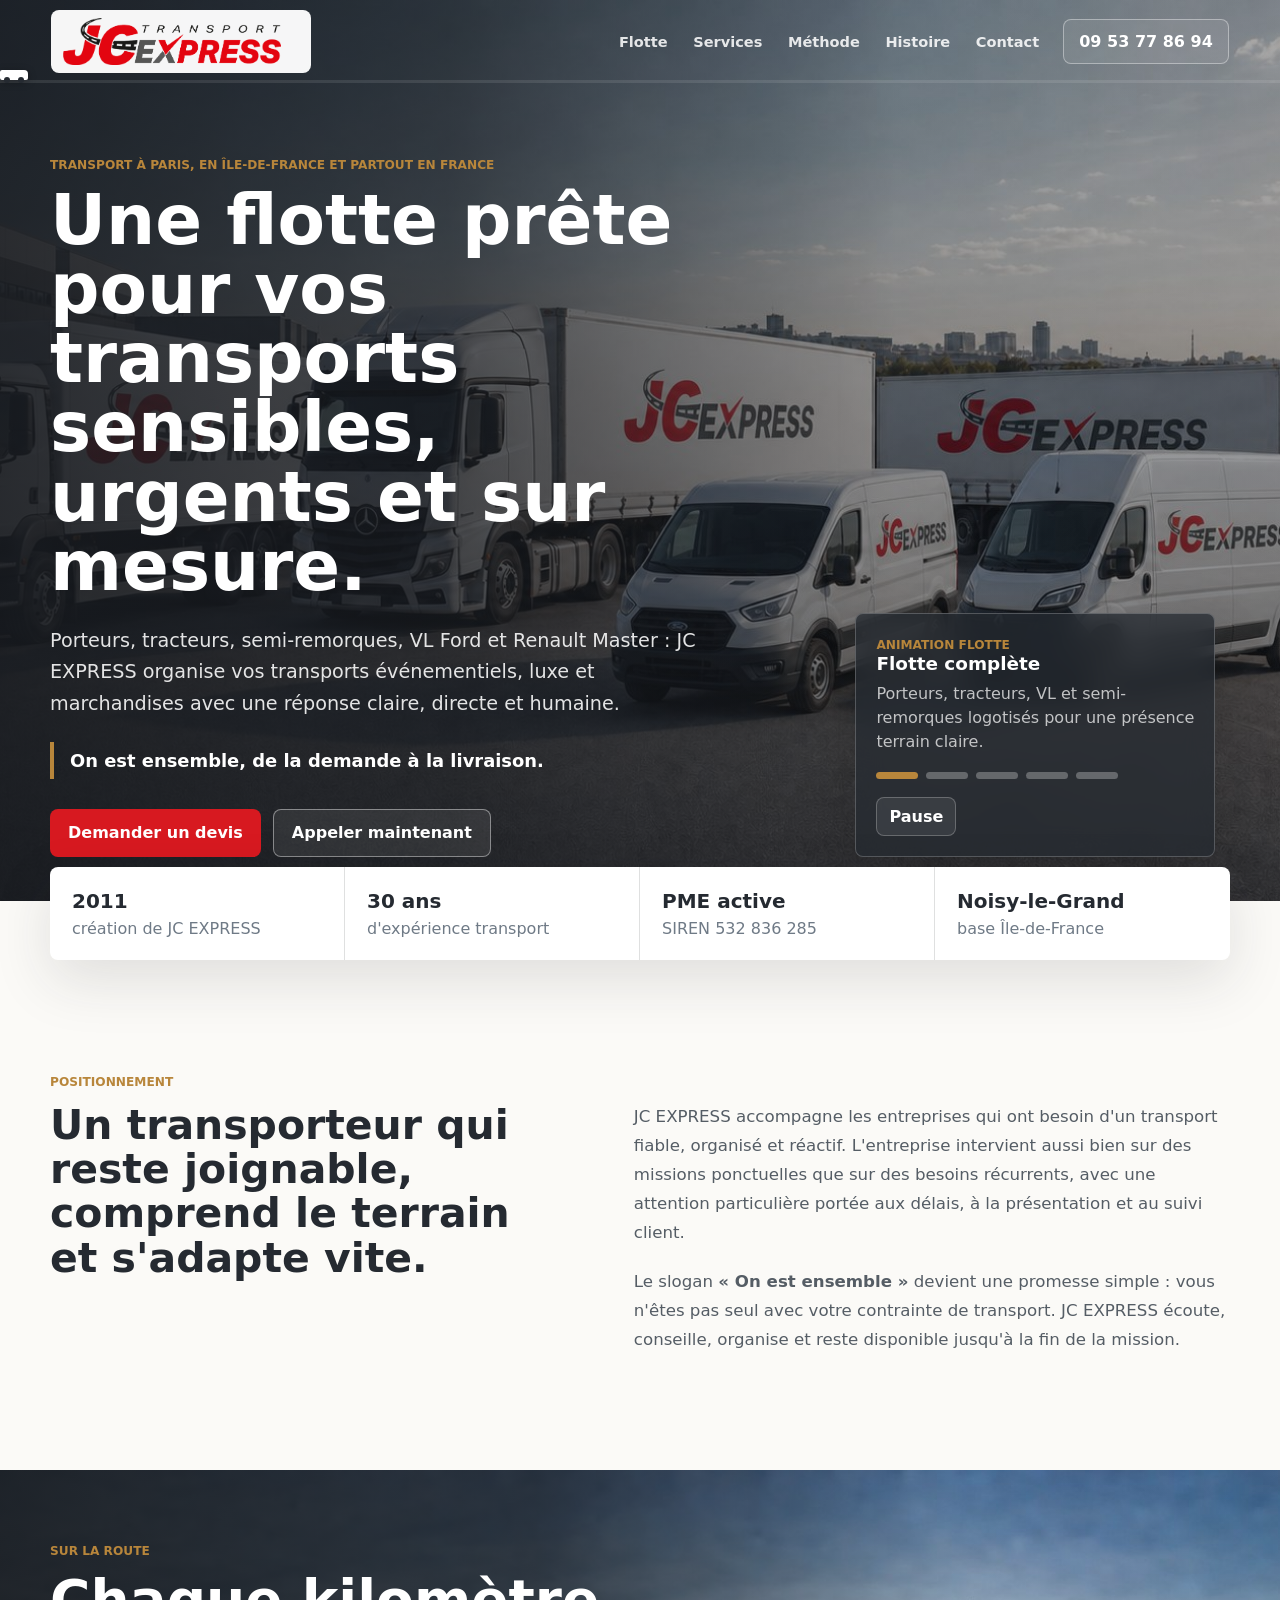
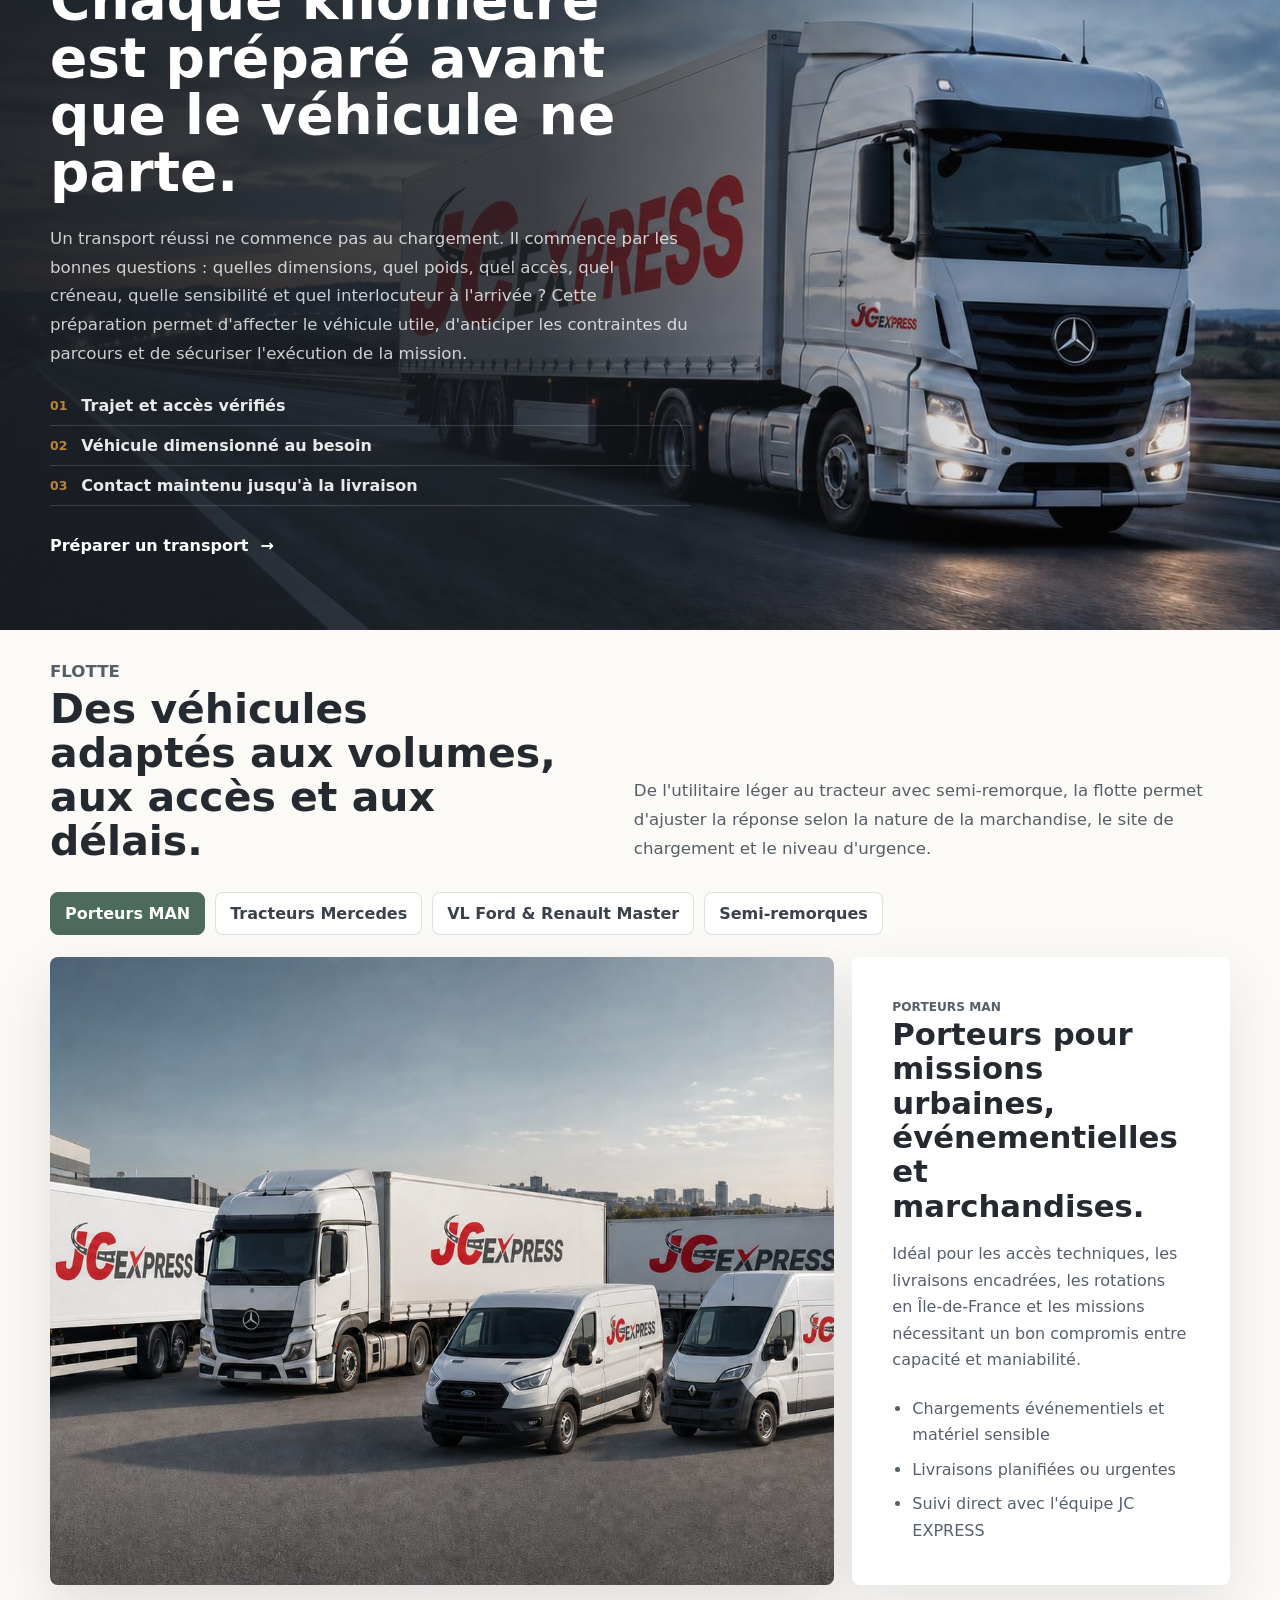
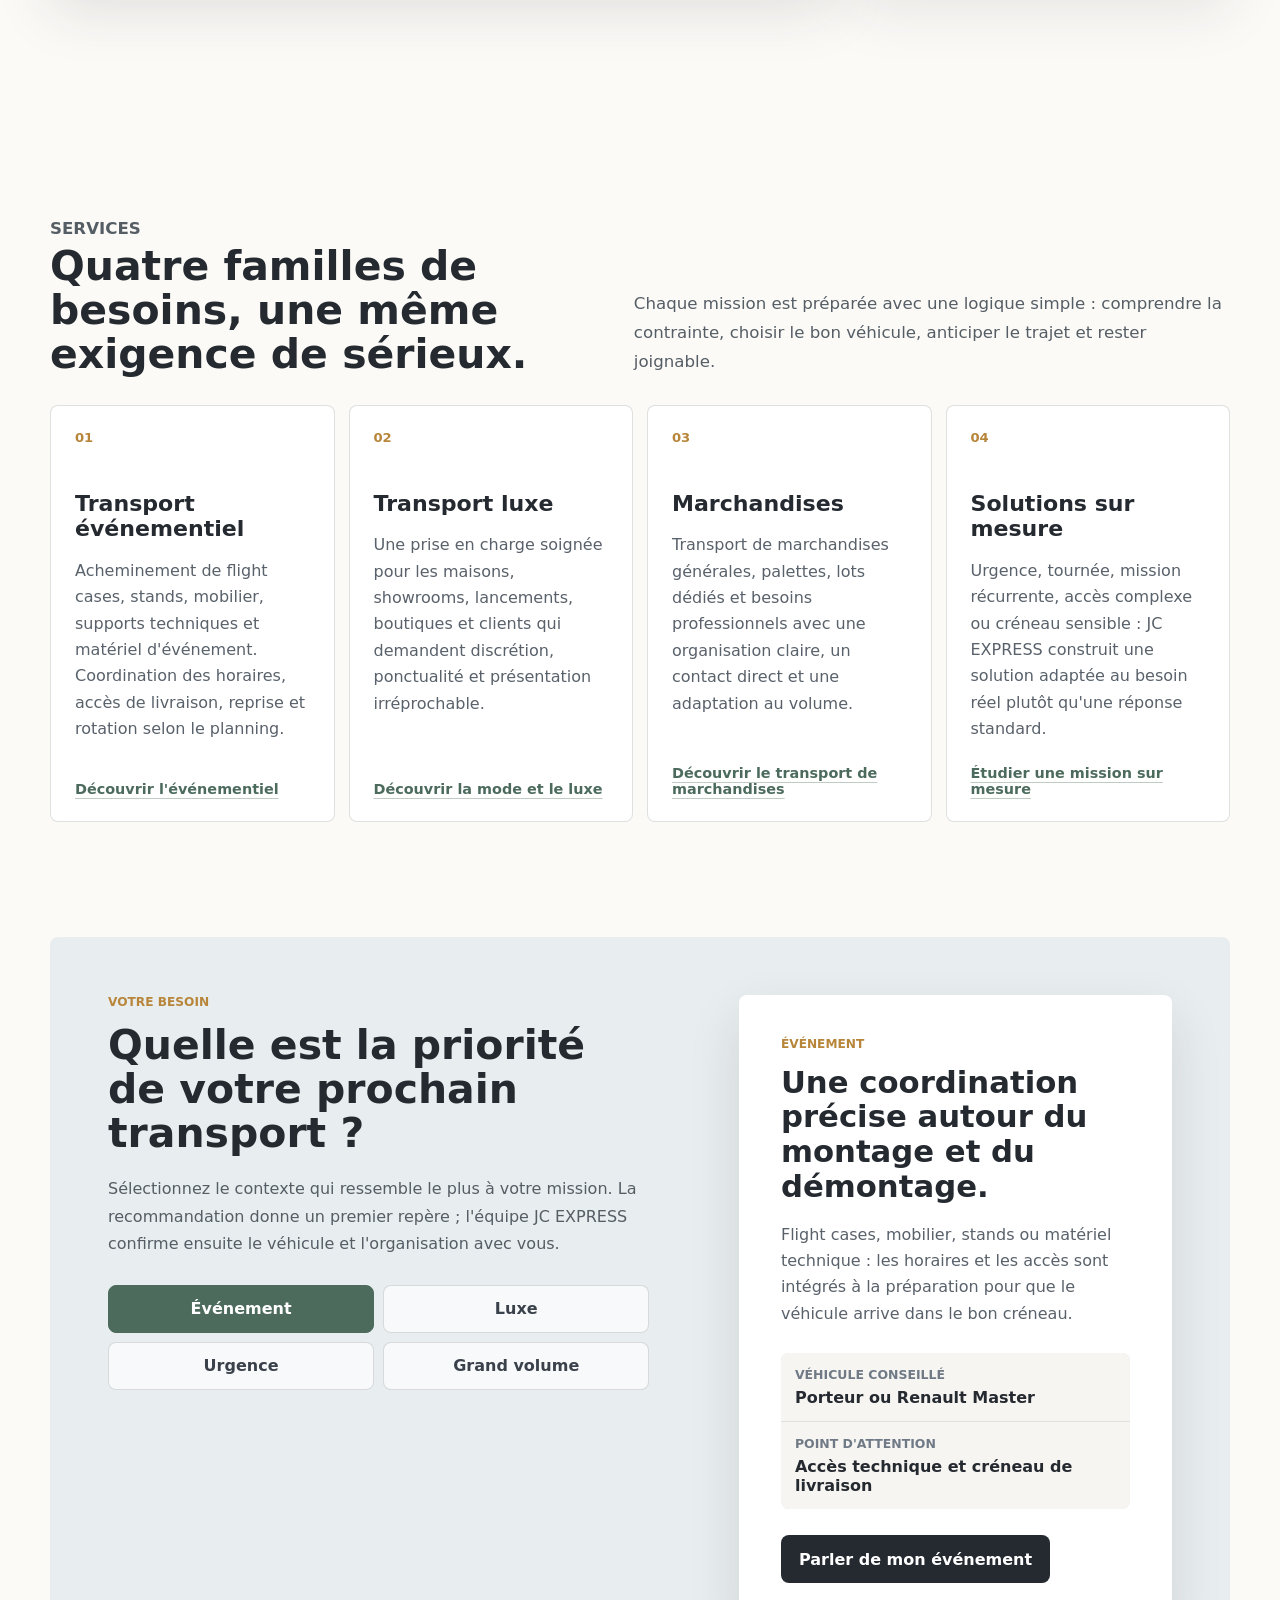
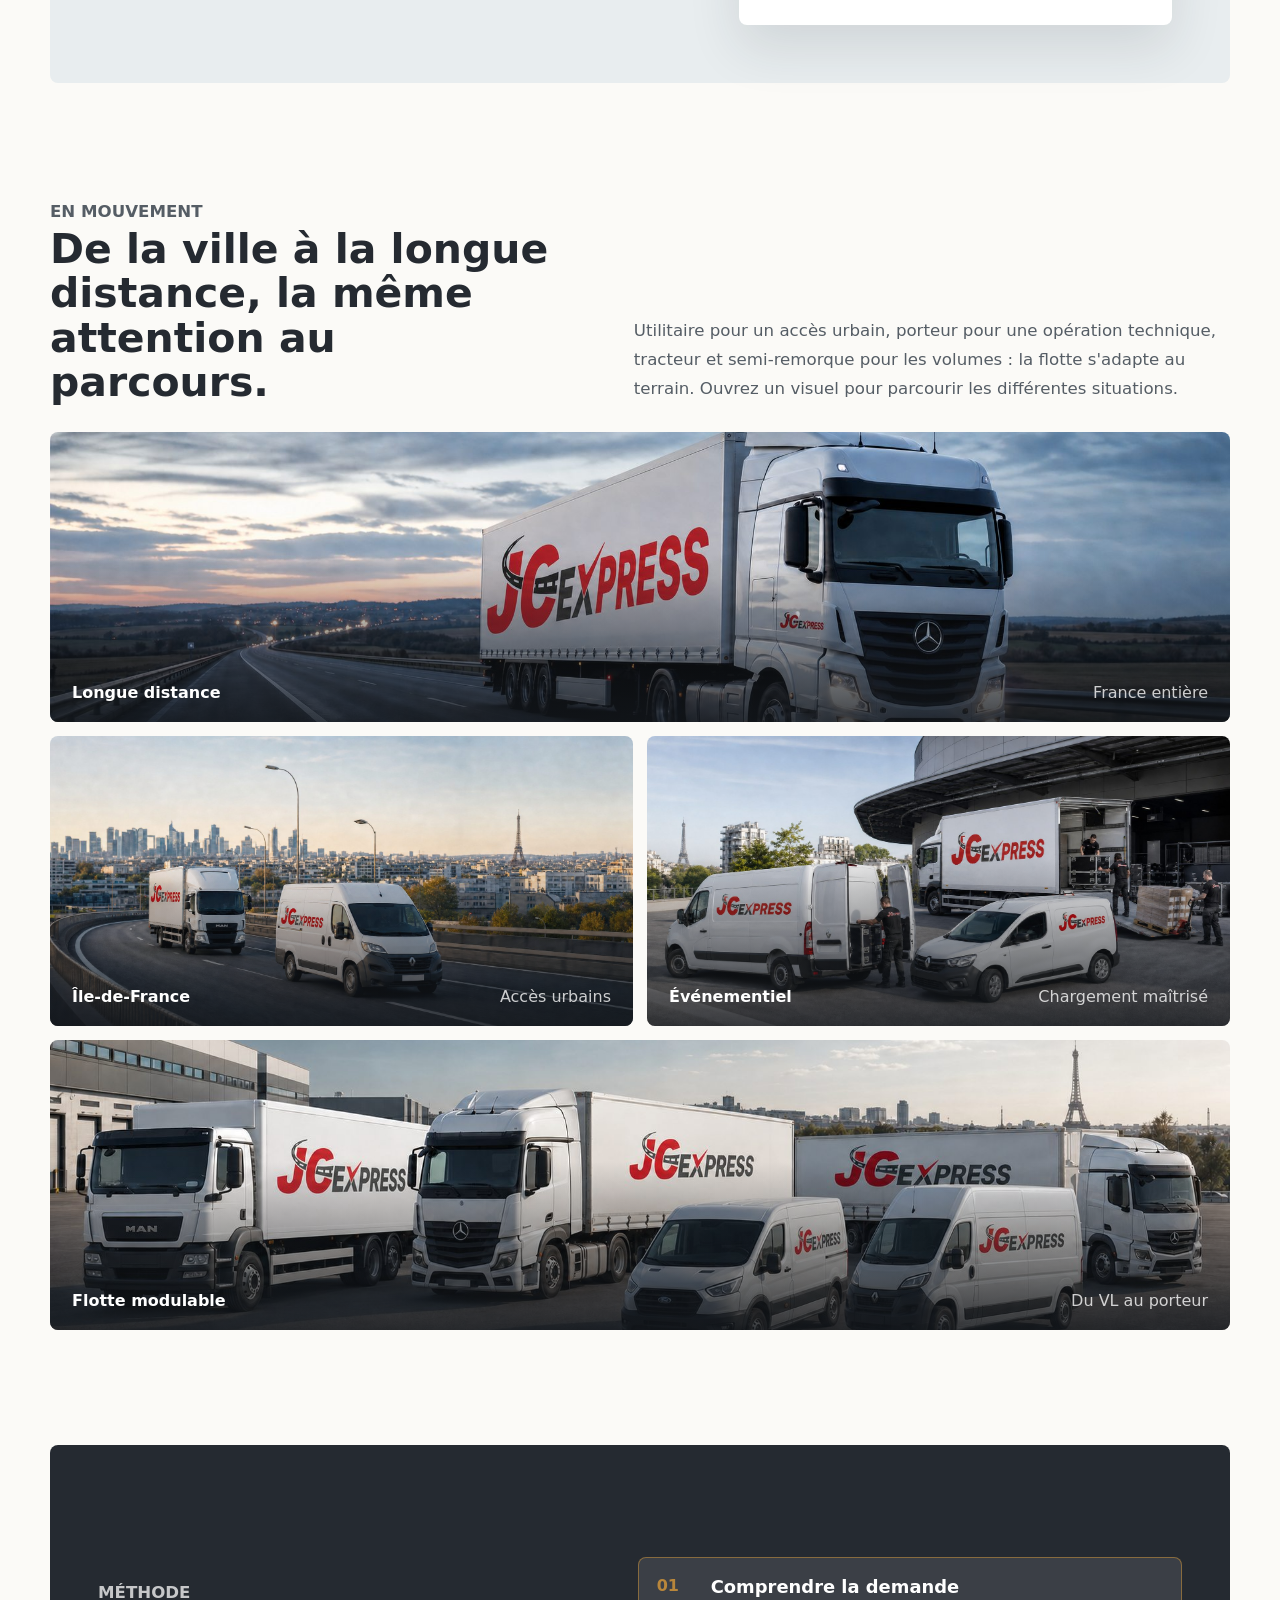
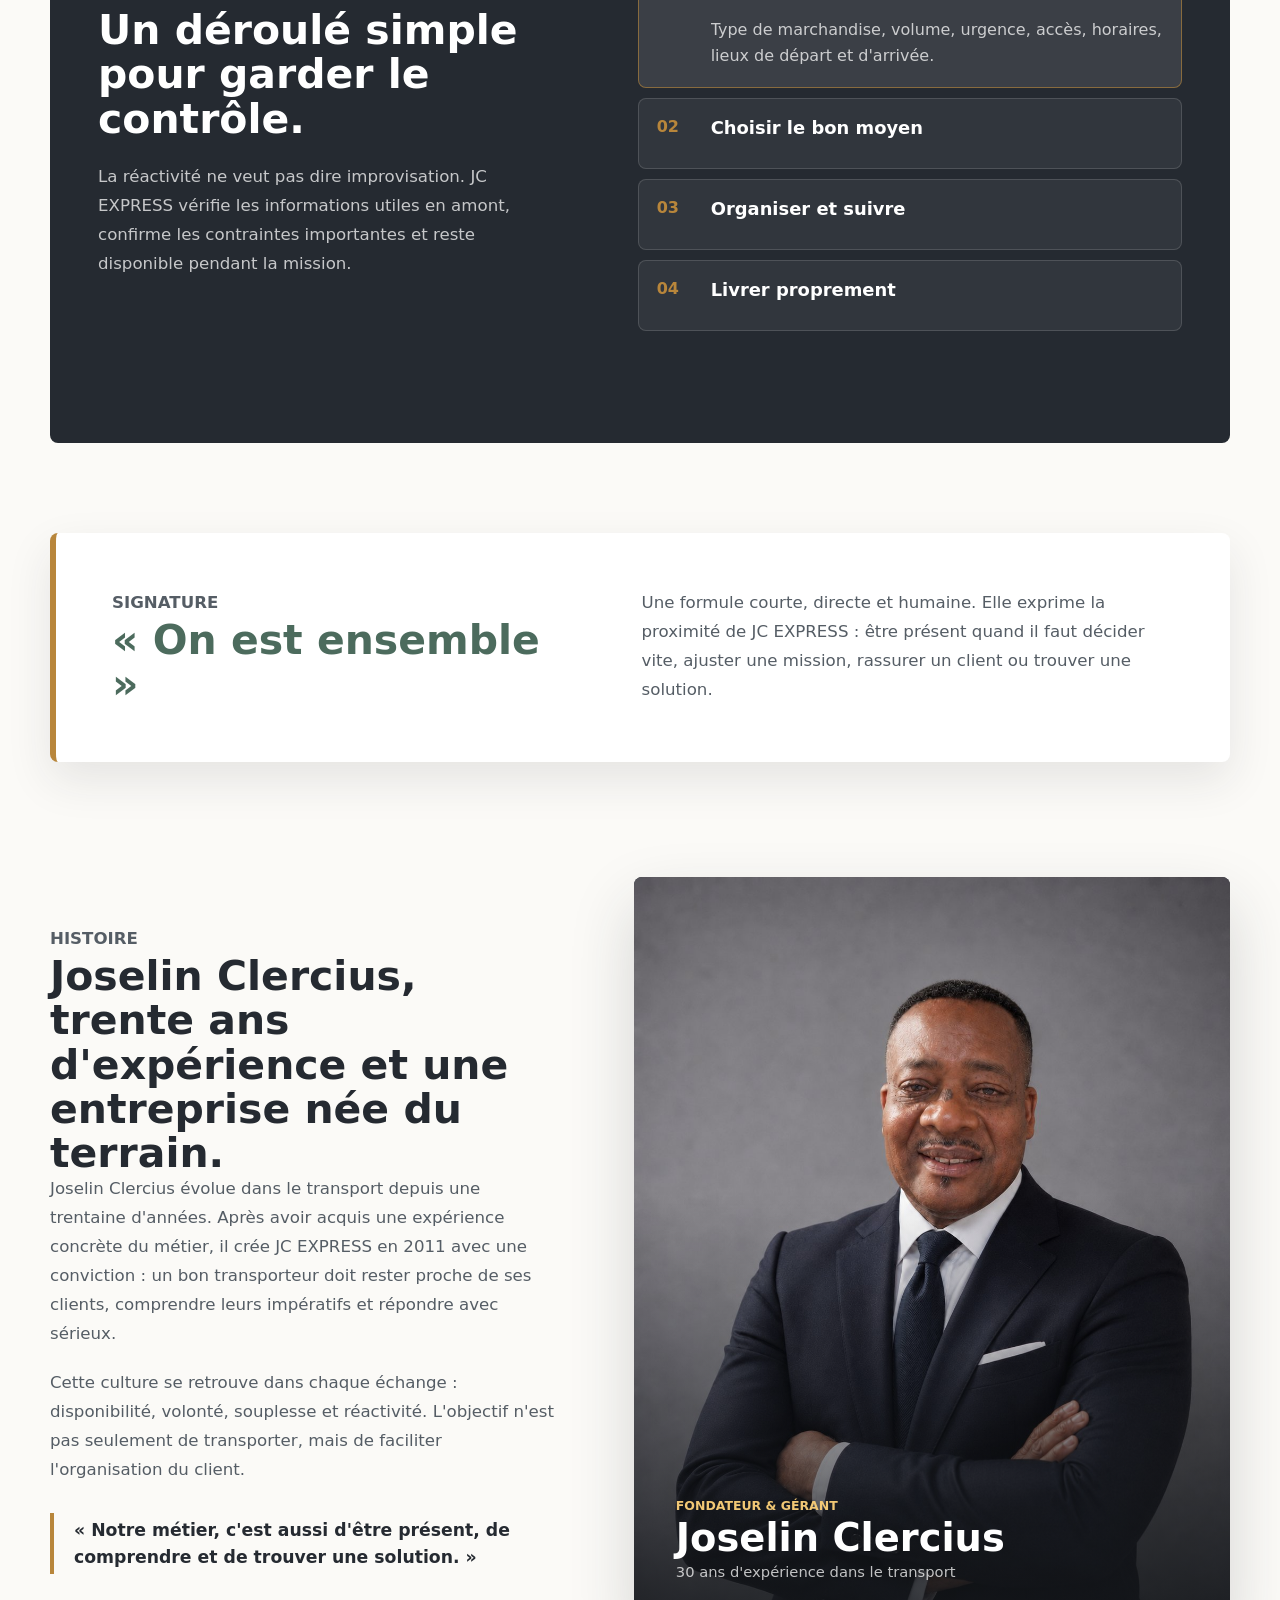
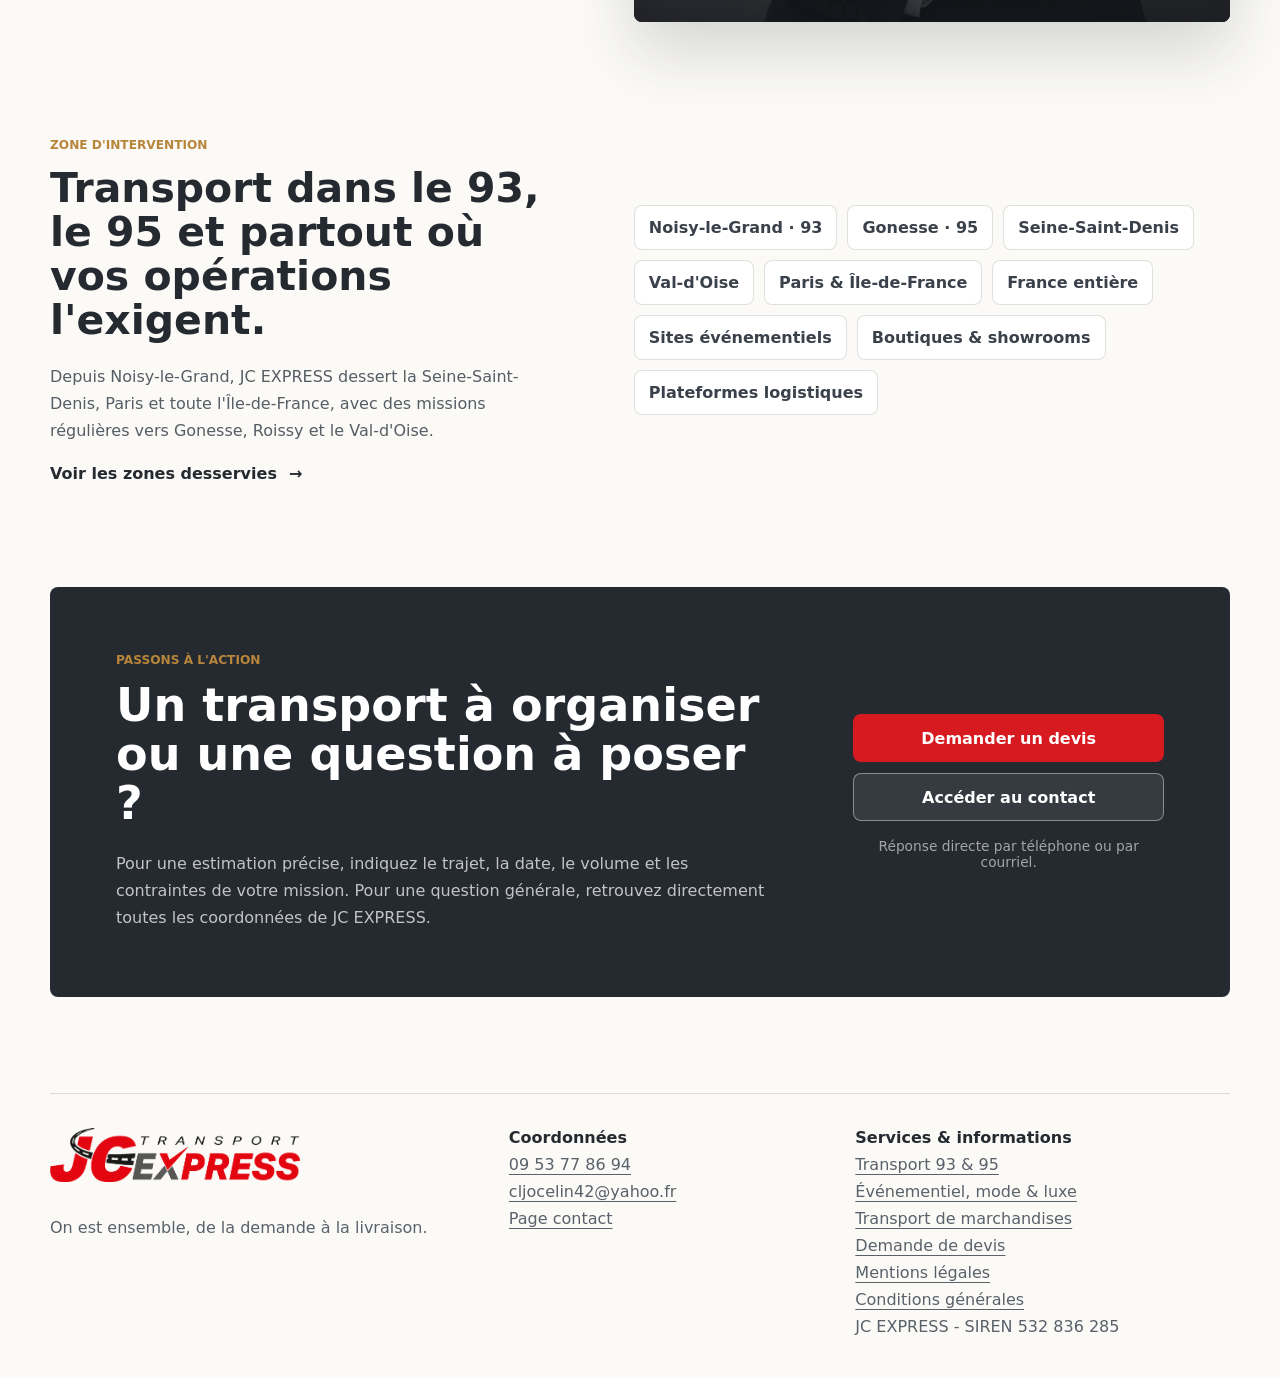
==== index.html @ db2e684c "Initial JC EXPRESS website" ====
<!doctype html>
<html lang="fr">
  <head>
    <meta charset="utf-8" />
    <meta name="viewport" content="width=device-width, initial-scale=1" />
    <title>Transport événementiel, luxe et marchandises | JC EXPRESS</title>
    <meta
      name="description"
      content="JC EXPRESS organise vos transports événementiels, mode, luxe et marchandises depuis Noisy-le-Grand (93), vers Gonesse (95), l'Île-de-France et toute la France."
    />
    <meta name="robots" content="index,follow,max-image-preview:large" />
    <meta name="theme-color" content="#252a31" />
    <meta property="og:title" content="JC EXPRESS | On est ensemble, de la demande à la livraison" />
    <meta
      property="og:description"
      content="Une entreprise de transport réactive, flexible et proche de ses clients depuis 2011."
    />
    <meta property="og:type" content="website" />
    <meta property="og:image" content="assets/fleet-lineup-jc-express-badges.jpg" />
    <link rel="icon" type="image/png" href="assets/logo-jc-express.png" />
    <link rel="preload" as="image" href="assets/fleet-lineup-jc-express-badges.jpg" fetchpriority="high" />
    <link rel="stylesheet" href="styles.css" />
    <script type="application/ld+json">
      {
        "@context": "https://schema.org",
        "@type": "LocalBusiness",
        "name": "JC EXPRESS",
        "legalName": "JC EXPRESS",
        "slogan": "On est ensemble, de la demande à la livraison.",
        "description": "Entreprise de transport spécialisée dans l'organisation de transports événementiels, mode, luxe, marchandises et solutions sur mesure.",
        "logo": "assets/logo-jc-express.png",
        "image": [
          "assets/fleet-lineup-jc-express-badges.jpg",
          "assets/joselin-clercius-fondateur-officiel.jpg"
        ],
        "foundingDate": "2011-07-01",
        "founder": {
          "@type": "Person",
          "name": "Joselin Clercius",
          "jobTitle": "Fondateur et gérant",
          "image": "assets/joselin-clercius-fondateur-officiel.jpg"
        },
        "priceRange": "Sur devis",
        "identifier": [
          {
            "@type": "PropertyValue",
            "propertyID": "SIREN",
            "value": "532836285"
          },
          {
            "@type": "PropertyValue",
            "propertyID": "SIRET",
            "value": "53283628500017"
          }
        ],
        "address": {
          "@type": "PostalAddress",
          "streetAddress": "7 Mail Victor Jarra",
          "postalCode": "93160",
          "addressLocality": "Noisy-le-Grand",
          "addressCountry": "FR"
        },
        "geo": {
          "@type": "GeoCoordinates",
          "latitude": 48.8389135,
          "longitude": 2.5540084907
        },
        "telephone": ["+33953778694", "+33621654037", "+33617568161"],
        "email": "cljocelin42@yahoo.fr",
        "areaServed": [
          { "@type": "City", "name": "Noisy-le-Grand" },
          { "@type": "City", "name": "Gonesse" },
          { "@type": "AdministrativeArea", "name": "Seine-Saint-Denis" },
          { "@type": "AdministrativeArea", "name": "Val-d'Oise" },
          { "@type": "AdministrativeArea", "name": "Île-de-France" },
          { "@type": "Country", "name": "France" }
        ],
        "knowsAbout": [
          "Transport événementiel",
          "Transport mode et luxe",
          "Transport de marchandises",
          "Transport urgent",
          "Affrètement et organisation des transports"
        ],
        "hasOfferCatalog": {
          "@type": "OfferCatalog",
          "name": "Solutions de transport JC EXPRESS",
          "itemListElement": [
            { "@type": "Offer", "itemOffered": { "@type": "Service", "name": "Transport événementiel" } },
            { "@type": "Offer", "itemOffered": { "@type": "Service", "name": "Transport mode et luxe" } },
            { "@type": "Offer", "itemOffered": { "@type": "Service", "name": "Transport de marchandises" } },
            { "@type": "Offer", "itemOffered": { "@type": "Service", "name": "Transport sur mesure" } }
          ]
        },
        "sameAs": "https://annuaire-entreprises.data.gouv.fr/entreprise/jc-express-532836285"
      }
    </script>
  </head>
  <body>
    <a class="skip-link" href="#contenu">Aller au contenu</a>

    <header class="site-header" data-header>
      <a class="brand" href="#accueil" aria-label="JC EXPRESS - Accueil" data-brand>
        <img src="assets/logo-jc-express.png" alt="Transport JC EXPRESS" />
      </a>

      <button class="menu-toggle" type="button" aria-expanded="false" aria-controls="navigation" data-menu-toggle>
        <span></span>
        <span></span>
        <span></span>
        <span class="sr-only">Menu</span>
      </button>

      <nav class="site-nav" id="navigation" data-nav>
        <a href="#flotte">Flotte</a>
        <a href="#services">Services</a>
        <a href="#methode">Méthode</a>
        <a href="#histoire">Histoire</a>
        <a href="contact.html">Contact</a>
      </nav>

      <a class="header-phone" href="tel:+33953778694">09 53 77 86 94</a>
      <div class="route-progress" aria-hidden="true"><span data-route-progress></span><i></i></div>
    </header>

    <main id="contenu">
      <section class="hero" id="accueil" aria-labelledby="hero-title">
        <div class="hero-stage" data-hero-stage aria-hidden="true">
          <div class="hero-slide is-active" style="--bg: url('assets/fleet-lineup-jc-express-badges.jpg')"></div>
          <div class="hero-slide" style="--bg: url('assets/fleet-loading-jc-express-badges.jpg')"></div>
          <div class="hero-slide" style="--bg: url('assets/fleet-semi-jc-express-badges.jpg')"></div>
          <div class="hero-slide" style="--bg: url('assets/route-semi-jc-express-badges.jpg')"></div>
          <div class="hero-slide" style="--bg: url('assets/route-paris-jc-express-badges.jpg')"></div>
        </div>
        <div class="hero-scrim" aria-hidden="true"></div>

        <div class="hero-inner">
          <div class="hero-copy">
            <p class="eyebrow">Transport à Paris, en Île-de-France et partout en France</p>
            <h1 id="hero-title">Une flotte prête pour vos transports sensibles, urgents et sur mesure.</h1>
            <p class="hero-lead">
              Porteurs, tracteurs, semi-remorques, VL Ford et Renault Master : JC EXPRESS organise vos
              transports événementiels, luxe et marchandises avec une réponse claire, directe et humaine.
            </p>
            <p class="hero-slogan">On est ensemble, de la demande à la livraison.</p>
            <div class="hero-actions" aria-label="Actions principales">
              <a class="button button-primary" href="devis.html">Demander un devis</a>
              <a class="button button-secondary" href="tel:+33621654037">Appeler maintenant</a>
            </div>
          </div>

          <div class="hero-control-panel" aria-label="Animation de flotte">
            <div>
              <span class="panel-label">Animation flotte</span>
              <strong data-slide-title>Flotte complète</strong>
              <p data-slide-copy>Porteurs, tracteurs, VL et semi-remorques logotisés pour une présence terrain claire.</p>
            </div>
            <div class="hero-dots" role="tablist" aria-label="Choisir un visuel">
              <button class="is-active" type="button" data-slide-dot="0" aria-label="Voir la flotte complète"></button>
              <button type="button" data-slide-dot="1" aria-label="Voir le chargement événementiel"></button>
              <button type="button" data-slide-dot="2" aria-label="Voir les semi-remorques"></button>
              <button type="button" data-slide-dot="3" aria-label="Voir un transport longue distance"></button>
              <button type="button" data-slide-dot="4" aria-label="Voir une livraison en région parisienne"></button>
            </div>
            <button class="pause-button" type="button" data-hero-pause>Pause</button>
          </div>
        </div>
      </section>

      <section class="trust-strip" aria-label="Repères JC EXPRESS">
        <div>
          <strong data-count="2011">2011</strong>
          <span>création de JC EXPRESS</span>
        </div>
        <div>
          <strong data-count="30" data-suffix=" ans">30 ans</strong>
          <span>d'expérience transport</span>
        </div>
        <div>
          <strong>PME active</strong>
          <span>SIREN 532 836 285</span>
        </div>
        <div>
          <strong>Noisy-le-Grand</strong>
          <span>base Île-de-France</span>
        </div>
      </section>

      <section class="section intro" aria-labelledby="intro-title">
        <div class="section-label">Positionnement</div>
        <div class="intro-grid">
          <h2 id="intro-title">Un transporteur qui reste joignable, comprend le terrain et s'adapte vite.</h2>
          <div class="rich-copy">
            <p>
              JC EXPRESS accompagne les entreprises qui ont besoin d'un transport fiable, organisé et réactif.
              L'entreprise intervient aussi bien sur des missions ponctuelles que sur des besoins récurrents,
              avec une attention particulière portée aux délais, à la présentation et au suivi client.
            </p>
            <p>
              Le slogan <strong>« On est ensemble »</strong> devient une promesse simple : vous n'êtes pas seul
              avec votre contrainte de transport. JC EXPRESS écoute, conseille, organise et reste disponible
              jusqu'à la fin de la mission.
            </p>
          </div>
        </div>
      </section>

      <section class="road-story" aria-labelledby="road-story-title" data-reveal>
        <div class="road-story-media" aria-hidden="true">
          <img src="assets/route-semi-jc-express-badges.jpg" alt="" width="1919" height="820" loading="lazy" decoding="async" />
        </div>
        <div class="road-story-scrim" aria-hidden="true"></div>
        <div class="road-story-inner">
          <p class="section-label">Sur la route</p>
          <h2 id="road-story-title">Chaque kilomètre est préparé avant que le véhicule ne parte.</h2>
          <p>
            Un transport réussi ne commence pas au chargement. Il commence par les bonnes questions : quelles
            dimensions, quel poids, quel accès, quel créneau, quelle sensibilité et quel interlocuteur à l'arrivée ?
            Cette préparation permet d'affecter le véhicule utile, d'anticiper les contraintes du parcours et de
            sécuriser l'exécution de la mission.
          </p>
          <div class="road-story-points" aria-label="Engagements opérationnels">
            <span><b>01</b> Trajet et accès vérifiés</span>
            <span><b>02</b> Véhicule dimensionné au besoin</span>
            <span><b>03</b> Contact maintenu jusqu'à la livraison</span>
          </div>
          <a class="text-link" href="devis.html">Préparer un transport <span aria-hidden="true">→</span></a>
        </div>
      </section>

      <section class="fleet-section" id="flotte" aria-labelledby="fleet-title">
        <div class="section-heading">
          <div>
            <p class="section-label">Flotte</p>
            <h2 id="fleet-title">Des véhicules adaptés aux volumes, aux accès et aux délais.</h2>
          </div>
          <p>
            De l'utilitaire léger au tracteur avec semi-remorque, la flotte permet d'ajuster la réponse selon
            la nature de la marchandise, le site de chargement et le niveau d'urgence.
          </p>
        </div>

        <div class="fleet-tabs" role="tablist" aria-label="Types de véhicules">
          <button class="is-active" type="button" data-fleet-tab="porteurs">Porteurs MAN</button>
          <button type="button" data-fleet-tab="tracteurs">Tracteurs Mercedes</button>
          <button type="button" data-fleet-tab="vl">VL Ford & Renault Master</button>
          <button type="button" data-fleet-tab="semi">Semi-remorques</button>
        </div>

        <div class="fleet-display">
          <img src="assets/fleet-lineup-jc-express-badges.jpg" alt="Flotte JC EXPRESS avec porteur MAN, tracteurs Mercedes et utilitaires Ford et Renault" width="1774" height="887" loading="lazy" decoding="async" data-fleet-image />
          <article class="fleet-card" data-fleet-card>
            <p class="card-kicker">Porteurs MAN</p>
            <h3>Porteurs pour missions urbaines, événementielles et marchandises.</h3>
            <p>
              Idéal pour les accès techniques, les livraisons encadrées, les rotations en Île-de-France et les
              missions nécessitant un bon compromis entre capacité et maniabilité.
            </p>
            <ul>
              <li>Chargements événementiels et matériel sensible</li>
              <li>Livraisons planifiées ou urgentes</li>
              <li>Suivi direct avec l'équipe JC EXPRESS</li>
            </ul>
          </article>
        </div>
      </section>

      <section class="section services" id="services" aria-labelledby="services-title">
        <div class="section-heading">
          <div>
            <p class="section-label">Services</p>
            <h2 id="services-title">Quatre familles de besoins, une même exigence de sérieux.</h2>
          </div>
          <p>
            Chaque mission est préparée avec une logique simple : comprendre la contrainte, choisir le bon véhicule,
            anticiper le trajet et rester joignable.
          </p>
        </div>

        <div class="service-grid">
          <article class="service-card">
            <span>01</span>
            <h3>Transport événementiel</h3>
            <p>
              Acheminement de flight cases, stands, mobilier, supports techniques et matériel d'événement.
              Coordination des horaires, accès de livraison, reprise et rotation selon le planning.
            </p>
            <a class="service-link" href="transport-evenementiel-mode-luxe.html">Découvrir l'événementiel</a>
          </article>
          <article class="service-card">
            <span>02</span>
            <h3>Transport luxe</h3>
            <p>
              Une prise en charge soignée pour les maisons, showrooms, lancements, boutiques et clients qui
              demandent discrétion, ponctualité et présentation irréprochable.
            </p>
            <a class="service-link" href="transport-evenementiel-mode-luxe.html#mode-luxe">Découvrir la mode et le luxe</a>
          </article>
          <article class="service-card">
            <span>03</span>
            <h3>Marchandises</h3>
            <p>
              Transport de marchandises générales, palettes, lots dédiés et besoins professionnels avec une
              organisation claire, un contact direct et une adaptation au volume.
            </p>
            <a class="service-link" href="transport-marchandises.html">Découvrir le transport de marchandises</a>
          </article>
          <article class="service-card">
            <span>04</span>
            <h3>Solutions sur mesure</h3>
            <p>
              Urgence, tournée, mission récurrente, accès complexe ou créneau sensible : JC EXPRESS construit
              une solution adaptée au besoin réel plutôt qu'une réponse standard.
            </p>
            <a class="service-link" href="devis.html">Étudier une mission sur mesure</a>
          </article>
        </div>
      </section>

      <section class="mission-lab" aria-labelledby="mission-title" data-mission-lab data-reveal>
        <div class="mission-intro">
          <p class="section-label">Votre besoin</p>
          <h2 id="mission-title">Quelle est la priorité de votre prochain transport ?</h2>
          <p>
            Sélectionnez le contexte qui ressemble le plus à votre mission. La recommandation donne un premier
            repère ; l'équipe JC EXPRESS confirme ensuite le véhicule et l'organisation avec vous.
          </p>
          <div class="mission-tabs" role="tablist" aria-label="Choisir une priorité de transport">
            <button class="is-active" type="button" role="tab" aria-selected="true" data-mission="event">Événement</button>
            <button type="button" role="tab" aria-selected="false" data-mission="luxe">Luxe</button>
            <button type="button" role="tab" aria-selected="false" data-mission="urgent">Urgence</button>
            <button type="button" role="tab" aria-selected="false" data-mission="volume">Grand volume</button>
          </div>
        </div>

        <article class="mission-result" aria-live="polite" data-mission-result>
          <p class="card-kicker" data-mission-kicker>Événement</p>
          <h3 data-mission-title>Une coordination précise autour du montage et du démontage.</h3>
          <p data-mission-copy>
            Flight cases, mobilier, stands ou matériel technique : les horaires et les accès sont intégrés à la
            préparation pour que le véhicule arrive dans le bon créneau.
          </p>
          <dl>
            <div><dt>Véhicule conseillé</dt><dd data-mission-vehicle>Porteur ou Renault Master</dd></div>
            <div><dt>Point d'attention</dt><dd data-mission-focus>Accès technique et créneau de livraison</dd></div>
          </dl>
          <a class="button button-dark" href="devis.html" data-mission-cta>Parler de mon événement</a>
        </article>
      </section>

      <section class="section road-gallery" aria-labelledby="gallery-title" data-reveal>
        <div class="section-heading">
          <div>
            <p class="section-label">En mouvement</p>
            <h2 id="gallery-title">De la ville à la longue distance, la même attention au parcours.</h2>
          </div>
          <p>
            Utilitaire pour un accès urbain, porteur pour une opération technique, tracteur et semi-remorque pour
            les volumes : la flotte s'adapte au terrain. Ouvrez un visuel pour parcourir les différentes situations.
          </p>
        </div>

        <div class="gallery-grid" data-gallery>
          <button class="gallery-item gallery-item-wide" type="button" data-gallery-index="0">
            <img src="assets/route-semi-jc-express-badges.jpg" alt="Tracteur Mercedes et semi-remorque JC EXPRESS sur une autoroute française" width="1919" height="820" loading="lazy" decoding="async" />
            <span><b>Longue distance</b> France entière</span>
          </button>
          <button class="gallery-item" type="button" data-gallery-index="1">
            <img src="assets/route-paris-jc-express-badges.jpg" alt="Renault Master et porteur MAN JC EXPRESS en circulation vers Paris" width="1774" height="887" loading="lazy" decoding="async" />
            <span><b>Île-de-France</b> Accès urbains</span>
          </button>
          <button class="gallery-item" type="button" data-gallery-index="2">
            <img src="assets/fleet-loading-jc-express-badges.jpg" alt="Véhicules Renault JC EXPRESS lors d'un chargement événementiel" width="1832" height="859" loading="lazy" decoding="async" />
            <span><b>Événementiel</b> Chargement maîtrisé</span>
          </button>
          <button class="gallery-item gallery-item-wide" type="button" data-gallery-index="3">
            <img src="assets/fleet-lineup-jc-express-badges.jpg" alt="Flotte JC EXPRESS de véhicules MAN, Mercedes, Ford et Renault" width="1774" height="887" loading="lazy" decoding="async" />
            <span><b>Flotte modulable</b> Du VL au porteur</span>
          </button>
        </div>
      </section>

      <section class="method" id="methode" aria-labelledby="method-title">
        <div class="method-copy">
          <p class="section-label">Méthode</p>
          <h2 id="method-title">Un déroulé simple pour garder le contrôle.</h2>
          <p>
            La réactivité ne veut pas dire improvisation. JC EXPRESS vérifie les informations utiles en amont,
            confirme les contraintes importantes et reste disponible pendant la mission.
          </p>
        </div>
        <div class="accordion" data-accordion>
          <button class="accordion-item is-open" type="button" aria-expanded="true">
            <span>01</span>
            <strong>Comprendre la demande</strong>
            <p>Type de marchandise, volume, urgence, accès, horaires, lieux de départ et d'arrivée.</p>
          </button>
          <button class="accordion-item" type="button" aria-expanded="false">
            <span>02</span>
            <strong>Choisir le bon moyen</strong>
            <p>VL, Renault Master, porteur, tracteur ou semi-remorque selon la mission.</p>
          </button>
          <button class="accordion-item" type="button" aria-expanded="false">
            <span>03</span>
            <strong>Organiser et suivre</strong>
            <p>Préparation du trajet, confirmation des créneaux et contact direct avec le client.</p>
          </button>
          <button class="accordion-item" type="button" aria-expanded="false">
            <span>04</span>
            <strong>Livrer proprement</strong>
            <p>Respect des engagements, soin apporté au matériel et retour clair après intervention.</p>
          </button>
        </div>
      </section>

      <section class="slogan-band" aria-labelledby="slogan-title">
        <div>
          <p class="section-label">Signature</p>
          <h2 id="slogan-title">« On est ensemble »</h2>
        </div>
        <p>
          Une formule courte, directe et humaine. Elle exprime la proximité de JC EXPRESS : être présent quand
          il faut décider vite, ajuster une mission, rassurer un client ou trouver une solution.
        </p>
      </section>

      <section class="section founder" id="histoire" aria-labelledby="founder-title">
        <div class="founder-copy">
          <p class="section-label">Histoire</p>
          <h2 id="founder-title">Joselin Clercius, trente ans d'expérience et une entreprise née du terrain.</h2>
          <p>
            Joselin Clercius évolue dans le transport depuis une trentaine d'années. Après avoir acquis une
            expérience concrète du métier, il crée JC EXPRESS en 2011 avec une conviction : un bon transporteur
            doit rester proche de ses clients, comprendre leurs impératifs et répondre avec sérieux.
          </p>
          <p>
            Cette culture se retrouve dans chaque échange : disponibilité, volonté, souplesse et réactivité.
            L'objectif n'est pas seulement de transporter, mais de faciliter l'organisation du client.
          </p>
          <blockquote class="founder-quote">
            « Notre métier, c'est aussi d'être présent, de comprendre et de trouver une solution. »
          </blockquote>
        </div>

        <figure class="founder-portrait" data-reveal>
          <img
            src="assets/joselin-clercius-fondateur-officiel.jpg"
            alt="Joselin Clercius, fondateur et gérant de JC EXPRESS"
            width="1122"
            height="1402"
            loading="lazy"
            decoding="async"
          />
          <figcaption>
            <span>Fondateur &amp; gérant</span>
            <strong>Joselin Clercius</strong>
            <small>30 ans d'expérience dans le transport</small>
          </figcaption>
        </figure>
      </section>

      <section class="coverage" aria-labelledby="coverage-title">
        <div class="coverage-copy">
          <p class="section-label">Zone d'intervention</p>
          <h2 id="coverage-title">Transport dans le 93, le 95 et partout où vos opérations l'exigent.</h2>
          <p>
            Depuis Noisy-le-Grand, JC EXPRESS dessert la Seine-Saint-Denis, Paris et toute l'Île-de-France, avec
            des missions régulières vers Gonesse, Roissy et le Val-d'Oise.
          </p>
          <a class="text-link text-link-dark" href="transport-ile-de-france.html">Voir les zones desservies <span aria-hidden="true">→</span></a>
        </div>
        <div class="coverage-list">
          <span>Noisy-le-Grand · 93</span>
          <span>Gonesse · 95</span>
          <span>Seine-Saint-Denis</span>
          <span>Val-d'Oise</span>
          <span>Paris &amp; Île-de-France</span>
          <span>France entière</span>
          <span>Sites événementiels</span>
          <span>Boutiques & showrooms</span>
          <span>Plateformes logistiques</span>
        </div>
      </section>

      <section class="contact-cta-band" id="contact" aria-labelledby="contact-title">
        <div>
          <p class="section-label">Passons à l'action</p>
          <h2 id="contact-title">Un transport à organiser ou une question à poser ?</h2>
          <p>
            Pour une estimation précise, indiquez le trajet, la date, le volume et les contraintes de votre mission.
            Pour une question générale, retrouvez directement toutes les coordonnées de JC EXPRESS.
          </p>
        </div>
        <div class="contact-cta-actions">
          <a class="button button-primary" href="devis.html">Demander un devis</a>
          <a class="button button-secondary" href="contact.html">Accéder au contact</a>
          <span>Réponse directe par téléphone ou par courriel.</span>
        </div>
      </section>
    </main>

    <footer class="site-footer">
      <div>
        <img src="assets/logo-jc-express.png" alt="Transport JC EXPRESS" />
        <p>On est ensemble, de la demande à la livraison.</p>
      </div>
      <div>
        <strong>Coordonnées</strong>
        <a href="tel:+33953778694">09 53 77 86 94</a>
        <a href="mailto:cljocelin42@yahoo.fr">cljocelin42@yahoo.fr</a>
        <a href="contact.html">Page contact</a>
      </div>
      <div>
        <strong>Services &amp; informations</strong>
        <a href="transport-ile-de-france.html">Transport 93 &amp; 95</a>
        <a href="transport-evenementiel-mode-luxe.html">Événementiel, mode &amp; luxe</a>
        <a href="transport-marchandises.html">Transport de marchandises</a>
        <a href="devis.html">Demande de devis</a>
        <a href="mentions-legales.html">Mentions légales</a>
        <a href="conditions-generales.html">Conditions générales</a>
        <span>JC EXPRESS - SIREN 532 836 285</span>
      </div>
    </footer>

    <dialog class="lightbox" data-lightbox aria-label="Galerie de transports JC EXPRESS">
      <button class="lightbox-close" type="button" data-lightbox-close aria-label="Fermer" title="Fermer">×</button>
      <button class="lightbox-nav lightbox-prev" type="button" data-lightbox-prev aria-label="Image précédente" title="Image précédente">‹</button>
      <figure>
        <img src="assets/route-semi-jc-express-badges.jpg" alt="" width="1919" height="820" data-lightbox-image />
        <figcaption data-lightbox-caption></figcaption>
      </figure>
      <button class="lightbox-nav lightbox-next" type="button" data-lightbox-next aria-label="Image suivante" title="Image suivante">›</button>
    </dialog>

    <script src="script.js"></script>
  </body>
</html>
---- styles.css ----
:root {
  --red: #d71920;
  --red-dark: #a90f15;
  --ink: #1f2328;
  --charcoal: #252a31;
  --graphite: #3a414a;
  --steel: #6f7a86;
  --mist: #eef1f3;
  --soft: #f7f5f1;
  --cream: #fbfaf7;
  --white: #ffffff;
  --line: rgba(31, 35, 40, 0.14);
  --green: #4c6b5d;
  --amber: #b8863b;
  --focus: #f6c344;
  --max: 1180px;
  --header-height: 82px;
  font-family:
    Inter, ui-sans-serif, system-ui, -apple-system, BlinkMacSystemFont, "Segoe UI", Arial, sans-serif;
  color: var(--ink);
  background: var(--cream);
}

* {
  box-sizing: border-box;
}

html {
  scroll-behavior: smooth;
}

body {
  margin: 0;
  min-width: 0;
  overflow-x: clip;
  color: var(--ink);
  background: var(--cream);
}

main,
.site-header,
.legal-topbar,
.site-footer {
  min-width: 0;
}

body.menu-open {
  overflow: hidden;
}

img {
  display: block;
  max-width: 100%;
}

a {
  color: inherit;
  text-decoration: none;
}

button,
input,
select,
textarea {
  font: inherit;
}

:focus-visible {
  outline: 3px solid var(--focus);
  outline-offset: 3px;
}

.skip-link {
  position: fixed;
  left: 16px;
  top: 12px;
  z-index: 100;
  transform: translateY(-160%);
  border-radius: 8px;
  background: var(--white);
  color: var(--ink);
  padding: 10px 14px;
  font-weight: 800;
}

.skip-link:focus {
  transform: translateY(0);
}

.sr-only {
  position: absolute;
  width: 1px;
  height: 1px;
  overflow: hidden;
  clip: rect(0, 0, 0, 0);
  white-space: nowrap;
}

.site-header {
  position: fixed;
  top: 0;
  left: 0;
  right: 0;
  z-index: 50;
  height: var(--header-height);
  display: grid;
  grid-template-columns: minmax(190px, 260px) 1fr auto;
  align-items: center;
  gap: 24px;
  padding: 14px clamp(18px, 4vw, 54px);
  color: var(--white);
  transition:
    background 180ms ease,
    box-shadow 180ms ease;
}

.site-header.is-scrolled,
.site-header.is-open {
  background: rgba(37, 42, 49, 0.96);
  box-shadow: 0 18px 44px rgba(0, 0, 0, 0.18);
}

.brand {
  position: relative;
  display: grid;
  align-items: center;
  min-height: 50px;
  overflow: hidden;
  border-radius: 8px;
  background: rgba(255, 255, 255, 0.96);
  padding: 8px 12px;
  transform: perspective(500px) rotateX(var(--brand-rx, 0deg)) rotateY(var(--brand-ry, 0deg));
  transform-style: preserve-3d;
  transition:
    transform 220ms ease,
    box-shadow 220ms ease;
}

.brand img {
  position: relative;
  z-index: 1;
  width: min(218px, 46vw);
  transition: transform 240ms ease;
}

.brand::after {
  position: absolute;
  inset: -70% -35%;
  z-index: 2;
  content: "";
  pointer-events: none;
  background: linear-gradient(105deg, transparent 36%, rgba(255, 255, 255, 0.9) 49%, transparent 62%);
  transform: translateX(-75%) rotate(8deg);
  transition: transform 620ms ease;
}

.brand:hover,
.brand:focus-visible {
  box-shadow: 0 13px 32px rgba(0, 0, 0, 0.2);
}

.brand:hover::after,
.brand:focus-visible::after {
  transform: translateX(72%) rotate(8deg);
}

.brand:hover img {
  transform: scale(1.025);
}

.site-nav {
  justify-self: end;
  display: flex;
  align-items: center;
  gap: clamp(12px, 2vw, 26px);
  color: rgba(255, 255, 255, 0.86);
  font-size: 0.91rem;
  font-weight: 800;
}

.site-nav a {
  position: relative;
  padding: 10px 0;
}

.site-nav a::after {
  position: absolute;
  left: 0;
  bottom: 4px;
  width: 100%;
  height: 2px;
  content: "";
  background: var(--amber);
  transform: scaleX(0);
  transform-origin: right;
  transition: transform 180ms ease;
}

.site-nav a:hover::after,
.site-nav a:focus-visible::after {
  transform: scaleX(1);
  transform-origin: left;
}

.header-phone {
  border: 1px solid rgba(255, 255, 255, 0.38);
  border-radius: 8px;
  padding: 12px 15px;
  font-weight: 900;
  white-space: nowrap;
  background: rgba(255, 255, 255, 0.08);
  transition:
    background 180ms ease,
    border-color 180ms ease;
}

.header-phone:hover {
  border-color: var(--white);
  background: rgba(255, 255, 255, 0.18);
}

.route-progress {
  position: absolute;
  left: 0;
  right: 0;
  bottom: -1px;
  height: 3px;
  overflow: visible;
  background: rgba(255, 255, 255, 0.1);
}

.route-progress span {
  display: block;
  width: var(--route-progress, 0%);
  height: 100%;
  background: linear-gradient(90deg, var(--amber), #d8b36b, var(--green));
  transition: width 80ms linear;
}

.route-progress i {
  position: absolute;
  left: clamp(0px, calc(var(--route-progress, 0%) - 14px), calc(100% - 28px));
  bottom: 3px;
  width: 28px;
  height: 10px;
  border-radius: 2px 4px 2px 2px;
  background: var(--white);
  box-shadow: 0 2px 8px rgba(0, 0, 0, 0.3);
  transition: left 80ms linear;
}

.route-progress i::before,
.route-progress i::after {
  position: absolute;
  bottom: -3px;
  width: 6px;
  height: 6px;
  border-radius: 50%;
  content: "";
  background: var(--charcoal);
}

.route-progress i::before {
  left: 4px;
}

.route-progress i::after {
  right: 4px;
}

.menu-toggle {
  display: none;
  justify-self: end;
  width: 44px;
  height: 44px;
  border: 1px solid rgba(255, 255, 255, 0.34);
  border-radius: 8px;
  background: rgba(0, 0, 0, 0.24);
  color: var(--white);
  padding: 10px;
  cursor: pointer;
}

.menu-toggle span:not(.sr-only) {
  display: block;
  width: 100%;
  height: 2px;
  margin: 5px 0;
  background: currentColor;
  transition:
    transform 180ms ease,
    opacity 180ms ease;
}

.menu-toggle[aria-expanded="true"] span:nth-child(1) {
  transform: translateY(7px) rotate(45deg);
}

.menu-toggle[aria-expanded="true"] span:nth-child(2) {
  opacity: 0;
}

.menu-toggle[aria-expanded="true"] span:nth-child(3) {
  transform: translateY(-7px) rotate(-45deg);
}

.hero {
  position: relative;
  min-height: 100svh;
  display: grid;
  overflow: hidden;
  color: var(--white);
  background: var(--charcoal);
}

.hero-stage,
.hero-slide,
.hero-scrim {
  position: absolute;
  inset: 0;
}

.hero-slide {
  background: var(--bg) center / cover no-repeat;
  opacity: 0;
  transform: scale(1.05);
  transition:
    opacity 900ms ease,
    transform 7000ms linear;
}

.hero-slide.is-active {
  opacity: 1;
  transform: scale(1);
}

.hero-scrim {
  background:
    linear-gradient(90deg, rgba(23, 26, 31, 0.88) 0%, rgba(23, 26, 31, 0.68) 35%, rgba(23, 26, 31, 0.2) 70%),
    linear-gradient(180deg, rgba(23, 26, 31, 0.15), rgba(23, 26, 31, 0.48));
}

.hero-inner {
  position: relative;
  z-index: 1;
  display: grid;
  grid-template-columns: minmax(0, 0.98fr) minmax(260px, 360px);
  align-items: end;
  gap: clamp(28px, 7vw, 92px);
  width: min(var(--max), calc(100% - 40px));
  margin: 0 auto;
  padding: calc(var(--header-height) + 76px) 0 44px;
}

.hero-copy {
  align-self: center;
  max-width: 720px;
}

.eyebrow,
.section-label,
.card-kicker,
.panel-label {
  margin: 0 0 14px;
  color: var(--amber);
  font-size: 0.76rem;
  font-weight: 900;
  letter-spacing: 0;
  text-transform: uppercase;
}

.hero h1 {
  max-width: 780px;
  margin: 0;
  font-size: clamp(2.3rem, 5.4vw, 5rem);
  line-height: 1;
  letter-spacing: 0;
}

.hero-lead {
  width: min(680px, 100%);
  margin: 24px 0 0;
  color: rgba(255, 255, 255, 0.88);
  font-size: clamp(1.02rem, 1.5vw, 1.28rem);
  line-height: 1.65;
}

.hero-slogan {
  display: inline-flex;
  margin: 22px 0 0;
  border-left: 4px solid var(--amber);
  padding: 8px 0 8px 16px;
  color: var(--white);
  font-size: clamp(1rem, 1.4vw, 1.16rem);
  font-weight: 900;
}

.hero-actions {
  display: flex;
  flex-wrap: wrap;
  gap: 12px;
  margin-top: 30px;
}

.button {
  display: inline-flex;
  min-height: 48px;
  align-items: center;
  justify-content: center;
  border: 0;
  border-radius: 8px;
  padding: 13px 18px;
  font-weight: 900;
  cursor: pointer;
  transition:
    transform 180ms ease,
    background 180ms ease,
    border-color 180ms ease,
    color 180ms ease;
}

.button:hover {
  transform: translateY(-2px);
}

.button-primary {
  background: var(--red);
  color: var(--white);
}

.button-primary:hover {
  background: var(--red-dark);
}

.button-secondary {
  border: 1px solid rgba(255, 255, 255, 0.42);
  color: var(--white);
  background: rgba(255, 255, 255, 0.08);
}

.button-secondary:hover {
  border-color: var(--white);
  background: rgba(255, 255, 255, 0.18);
}

.button-dark {
  background: var(--charcoal);
  color: var(--white);
}

.button-dark:hover {
  background: var(--green);
}

.hero-control-panel {
  display: grid;
  gap: 18px;
  align-self: end;
  border: 1px solid rgba(255, 255, 255, 0.22);
  border-radius: 8px;
  padding: 20px;
  background: rgba(37, 42, 49, 0.72);
  backdrop-filter: blur(14px);
  box-shadow: 0 24px 55px rgba(0, 0, 0, 0.2);
}

.hero-control-panel strong,
.hero-control-panel p {
  display: block;
  margin: 0;
}

.hero-control-panel strong {
  font-size: 1.15rem;
}

.hero-control-panel p {
  margin-top: 8px;
  color: rgba(255, 255, 255, 0.72);
  line-height: 1.5;
}

.hero-dots {
  display: flex;
  gap: 8px;
}

.hero-dots button {
  width: 42px;
  height: 7px;
  border: 0;
  border-radius: 999px;
  background: rgba(255, 255, 255, 0.28);
  cursor: pointer;
}

.hero-dots button.is-active {
  background: var(--amber);
}

.pause-button {
  width: fit-content;
  border: 1px solid rgba(255, 255, 255, 0.24);
  border-radius: 8px;
  background: rgba(255, 255, 255, 0.08);
  color: var(--white);
  padding: 9px 12px;
  font-weight: 800;
  cursor: pointer;
}

.trust-strip {
  display: grid;
  grid-template-columns: repeat(4, minmax(0, 1fr));
  width: min(var(--max), calc(100% - 40px));
  margin: -34px auto 0;
  position: relative;
  z-index: 4;
  border-radius: 8px;
  overflow: hidden;
  background: var(--white);
  box-shadow: 0 20px 58px rgba(37, 42, 49, 0.13);
}

.trust-strip div {
  padding: 22px;
  border-right: 1px solid var(--line);
}

.trust-strip div:last-child {
  border-right: 0;
}

.trust-strip strong,
.trust-strip span {
  display: block;
}

.trust-strip strong {
  color: var(--charcoal);
  font-size: 1.25rem;
}

.trust-strip span {
  margin-top: 6px;
  color: var(--steel);
}

.section,
.fleet-section,
.method,
.slogan-band,
.coverage {
  width: min(var(--max), calc(100% - 40px));
  margin: 0 auto;
}

.section {
  padding: clamp(72px, 9vw, 118px) 0;
}

.intro-grid,
.section-heading,
.founder,
.method,
.slogan-band,
.coverage,
.contact {
  display: grid;
  grid-template-columns: minmax(0, 0.92fr) minmax(0, 1.08fr);
  gap: clamp(30px, 6vw, 76px);
  align-items: start;
}

.intro h2,
.section-heading h2,
.method h2,
.slogan-band h2,
.founder h2,
.coverage h2,
.contact h2 {
  margin: 0;
  color: var(--charcoal);
  font-size: clamp(1.9rem, 3.2vw, 3.35rem);
  line-height: 1.08;
  letter-spacing: 0;
}

.rich-copy p,
.section-heading p,
.method-copy p,
.founder-copy p,
.slogan-band p,
.contact-info p {
  margin: 0;
  color: #555d65;
  font-size: 1.04rem;
  line-height: 1.74;
}

.rich-copy p + p,
.founder-copy p + p {
  margin-top: 20px;
}

.road-story {
  position: relative;
  min-height: min(760px, 86svh);
  display: grid;
  align-items: center;
  overflow: hidden;
  color: var(--white);
  background: var(--charcoal);
}

.road-story-media,
.road-story-media img,
.road-story-scrim {
  position: absolute;
  inset: 0;
  width: 100%;
  height: 100%;
}

.road-story-media img {
  object-fit: cover;
  object-position: center;
  transform: scale(1.06);
  transition: transform 1400ms cubic-bezier(0.2, 0.7, 0.2, 1);
}

.road-story.is-revealed .road-story-media img {
  transform: scale(1);
}

.road-story-scrim {
  background: linear-gradient(90deg, rgba(24, 28, 33, 0.94) 0%, rgba(24, 28, 33, 0.78) 42%, rgba(24, 28, 33, 0.12) 76%);
}

.road-story-inner {
  position: relative;
  z-index: 1;
  width: min(var(--max), calc(100% - 40px));
  margin: 0 auto;
}

.road-story-inner > * {
  max-width: 640px;
}

.road-story h2 {
  margin: 0;
  font-size: clamp(2rem, 4.3vw, 4.3rem);
  line-height: 1.04;
  letter-spacing: 0;
}

.road-story p:not(.section-label) {
  margin: 24px 0 0;
  color: rgba(255, 255, 255, 0.78);
  font-size: 1.04rem;
  line-height: 1.72;
}

.road-story-points {
  display: grid;
  gap: 10px;
  margin-top: 28px;
}

.road-story-points span {
  display: flex;
  gap: 14px;
  align-items: center;
  border-bottom: 1px solid rgba(255, 255, 255, 0.16);
  padding: 0 0 10px;
  color: rgba(255, 255, 255, 0.9);
  font-weight: 800;
}

.road-story-points b {
  color: var(--amber);
  font-size: 0.78rem;
}

.text-link {
  display: inline-flex;
  gap: 12px;
  align-items: center;
  margin-top: 30px;
  color: var(--white);
  font-weight: 900;
}

.text-link span {
  transition: transform 180ms ease;
}

.text-link:hover span {
  transform: translateX(5px);
}

.fleet-section {
  padding: 28px 0 clamp(72px, 9vw, 118px);
}

.section-heading {
  align-items: end;
  margin-bottom: 28px;
}

.fleet-tabs {
  display: flex;
  flex-wrap: wrap;
  gap: 10px;
  margin-bottom: 22px;
}

.fleet-tabs button {
  border: 1px solid var(--line);
  border-radius: 8px;
  background: var(--white);
  color: var(--graphite);
  padding: 11px 14px;
  font-weight: 900;
  cursor: pointer;
  transition:
    background 180ms ease,
    border-color 180ms ease,
    color 180ms ease,
    transform 180ms ease;
}

.fleet-tabs button:hover {
  transform: translateY(-2px);
}

.fleet-tabs button.is-active {
  border-color: var(--green);
  background: var(--green);
  color: var(--white);
}

.fleet-display {
  display: grid;
  grid-template-columns: minmax(0, 1.35fr) minmax(300px, 0.65fr);
  gap: 18px;
  align-items: stretch;
}

.fleet-display img {
  width: 100%;
  height: 100%;
  min-height: 440px;
  border-radius: 8px;
  object-fit: cover;
  box-shadow: 0 24px 58px rgba(37, 42, 49, 0.13);
}

.fleet-card,
.service-card,
.identity-panel {
  border-radius: 8px;
}

.fleet-card {
  display: grid;
  align-content: center;
  padding: clamp(24px, 4vw, 40px);
  background: var(--white);
  box-shadow: 0 24px 58px rgba(37, 42, 49, 0.1);
}

.fleet-card h3 {
  margin: 0 0 18px;
  color: var(--charcoal);
  font-size: clamp(1.55rem, 2.4vw, 2.25rem);
  line-height: 1.12;
}

.fleet-card p,
.fleet-card li {
  color: #56606a;
  line-height: 1.66;
}

.fleet-card p {
  margin: 0;
}

.fleet-card ul {
  display: grid;
  gap: 8px;
  margin: 22px 0 0;
  padding-left: 20px;
}

.service-grid {
  display: grid;
  grid-template-columns: repeat(4, minmax(0, 1fr));
  gap: 14px;
}

.service-card {
  display: flex;
  flex-direction: column;
  min-height: 330px;
  border: 1px solid var(--line);
  padding: 24px;
  background: var(--white);
  transition:
    transform 180ms ease,
    box-shadow 180ms ease;
}

.service-card:hover {
  transform: translateY(-5px);
  box-shadow: 0 22px 44px rgba(37, 42, 49, 0.11);
}

.service-card span {
  color: var(--amber);
  font-size: 0.82rem;
  font-weight: 900;
}

.service-card h3 {
  margin: 46px 0 16px;
  color: var(--charcoal);
  font-size: 1.38rem;
  line-height: 1.16;
}

.service-card p {
  flex: 1;
  margin: 0;
  color: #59616a;
  line-height: 1.65;
}

.service-link {
  margin-top: 22px;
  color: var(--green);
  font-size: 0.9rem;
  font-weight: 900;
  text-decoration: underline;
  text-decoration-color: rgba(76, 107, 93, 0.35);
  text-underline-offset: 4px;
}

.mission-lab {
  display: grid;
  grid-template-columns: minmax(0, 0.9fr) minmax(340px, 0.72fr);
  gap: clamp(28px, 7vw, 92px);
  width: min(var(--max), calc(100% - 40px));
  margin: 0 auto clamp(72px, 9vw, 118px);
  padding: clamp(30px, 5vw, 58px);
  border-radius: 8px;
  background: #e8edef;
}

.mission-intro h2 {
  margin: 0;
  color: var(--charcoal);
  font-size: clamp(1.9rem, 3.2vw, 3.35rem);
  line-height: 1.08;
  letter-spacing: 0;
}

.mission-intro > p:not(.section-label) {
  margin: 20px 0 0;
  color: #555d65;
  line-height: 1.7;
}

.mission-tabs {
  display: grid;
  grid-template-columns: repeat(2, minmax(0, 1fr));
  gap: 9px;
  margin-top: 28px;
}

.mission-tabs button {
  min-height: 48px;
  border: 1px solid rgba(31, 35, 40, 0.15);
  border-radius: 8px;
  background: rgba(255, 255, 255, 0.68);
  color: var(--graphite);
  padding: 11px 14px;
  font-weight: 900;
  cursor: pointer;
  transition:
    transform 180ms ease,
    color 180ms ease,
    background 180ms ease;
}

.mission-tabs button:hover {
  transform: translateY(-2px);
}

.mission-tabs button.is-active {
  border-color: var(--green);
  background: var(--green);
  color: var(--white);
}

.mission-result {
  align-self: stretch;
  border-radius: 8px;
  background: var(--white);
  padding: clamp(26px, 4vw, 42px);
  box-shadow: 0 22px 52px rgba(37, 42, 49, 0.12);
}

.mission-result h3 {
  margin: 0;
  color: var(--charcoal);
  font-size: clamp(1.5rem, 2.4vw, 2.25rem);
  line-height: 1.13;
}

.mission-result > p:not(.card-kicker) {
  margin: 18px 0 0;
  color: #59616a;
  line-height: 1.65;
}

.mission-result dl {
  display: grid;
  gap: 1px;
  margin: 26px 0;
  overflow: hidden;
  border-radius: 8px;
  background: var(--line);
}

.mission-result dl div {
  display: grid;
  gap: 6px;
  padding: 14px;
  background: var(--soft);
}

.mission-result dt,
.mission-result dd {
  margin: 0;
}

.mission-result dt {
  color: var(--steel);
  font-size: 0.78rem;
  font-weight: 900;
  text-transform: uppercase;
}

.mission-result dd {
  color: var(--charcoal);
  font-weight: 850;
}

.road-gallery {
  padding-top: 0;
}

.gallery-grid {
  display: grid;
  grid-template-columns: repeat(2, minmax(0, 1fr));
  grid-auto-rows: 290px;
  gap: 14px;
}

.gallery-item {
  position: relative;
  min-width: 0;
  overflow: hidden;
  border: 0;
  border-radius: 8px;
  padding: 0;
  background: var(--charcoal);
  cursor: zoom-in;
}

.gallery-item-wide {
  grid-column: span 2;
}

.gallery-item img {
  width: 100%;
  height: 100%;
  object-fit: cover;
  transition: transform 600ms cubic-bezier(0.2, 0.7, 0.2, 1);
}

.gallery-item::after {
  position: absolute;
  inset: 0;
  content: "";
  background: linear-gradient(180deg, transparent 42%, rgba(20, 24, 29, 0.82));
  pointer-events: none;
}

.gallery-item:hover img,
.gallery-item:focus-visible img {
  transform: scale(1.045);
}

.gallery-item > span {
  position: absolute;
  left: 22px;
  right: 22px;
  bottom: 20px;
  z-index: 1;
  display: flex;
  justify-content: space-between;
  gap: 14px;
  color: rgba(255, 255, 255, 0.78);
  text-align: left;
}

.gallery-item > span b {
  color: var(--white);
}

.lightbox {
  width: min(1180px, calc(100% - 30px));
  max-width: none;
  max-height: calc(100svh - 30px);
  border: 0;
  border-radius: 8px;
  padding: 0;
  overflow: hidden;
  color: var(--white);
  background: #15181c;
  box-shadow: 0 30px 100px rgba(0, 0, 0, 0.48);
}

.lightbox::backdrop {
  background: rgba(15, 17, 20, 0.82);
  backdrop-filter: blur(8px);
}

.lightbox figure {
  margin: 0;
}

.lightbox figure img {
  width: 100%;
  height: min(76svh, 760px);
  object-fit: contain;
  background: #0e1013;
}

.lightbox figcaption {
  padding: 16px 62px;
  color: rgba(255, 255, 255, 0.76);
  text-align: center;
}

.lightbox-close,
.lightbox-nav {
  position: absolute;
  z-index: 2;
  display: grid;
  place-items: center;
  border: 1px solid rgba(255, 255, 255, 0.28);
  border-radius: 8px;
  background: rgba(21, 24, 28, 0.72);
  color: var(--white);
  cursor: pointer;
}

.lightbox-close {
  top: 14px;
  right: 14px;
  width: 44px;
  height: 44px;
  font-size: 1.8rem;
}

.lightbox-nav {
  top: 50%;
  width: 46px;
  height: 58px;
  font-size: 2rem;
  transform: translateY(-50%);
}

.lightbox-prev {
  left: 14px;
}

.lightbox-next {
  right: 14px;
}

.method {
  padding: clamp(70px, 9vw, 112px) clamp(20px, 4vw, 48px);
  border-radius: 8px;
  background: var(--charcoal);
  color: var(--white);
}

.method h2 {
  color: var(--white);
}

.method-copy p {
  margin-top: 22px;
  color: rgba(255, 255, 255, 0.74);
}

.accordion {
  display: grid;
  gap: 10px;
}

.accordion-item {
  display: grid;
  grid-template-columns: 42px 1fr;
  gap: 12px;
  width: 100%;
  border: 1px solid rgba(255, 255, 255, 0.14);
  border-radius: 8px;
  background: rgba(255, 255, 255, 0.06);
  color: var(--white);
  padding: 18px;
  text-align: left;
  cursor: pointer;
}

.accordion-item span {
  color: var(--amber);
  font-weight: 900;
}

.accordion-item strong {
  display: block;
  font-size: 1.12rem;
}

.accordion-item p {
  grid-column: 2;
  max-height: 0;
  margin: 0;
  overflow: hidden;
  color: rgba(255, 255, 255, 0.74);
  line-height: 1.62;
  transition: max-height 220ms ease;
}

.accordion-item.is-open {
  border-color: rgba(184, 134, 59, 0.62);
  background: rgba(255, 255, 255, 0.1);
}

.accordion-item.is-open p {
  max-height: 140px;
  margin-top: 8px;
}

.slogan-band {
  align-items: center;
  margin-top: clamp(54px, 7vw, 92px);
  padding: clamp(30px, 5vw, 56px);
  border-left: 6px solid var(--amber);
  border-radius: 8px;
  background: var(--white);
  box-shadow: 0 18px 45px rgba(37, 42, 49, 0.1);
}

.slogan-band h2 {
  color: var(--green);
}

.founder {
  align-items: center;
}

.founder-quote {
  margin: 28px 0 0;
  border-left: 4px solid var(--amber);
  padding: 4px 0 4px 20px;
  color: var(--charcoal);
  font-size: 1.08rem;
  font-weight: 800;
  line-height: 1.55;
}

.founder-portrait {
  position: relative;
  isolation: isolate;
  width: 100%;
  max-width: 100%;
  min-width: 0;
  aspect-ratio: 4 / 5;
  min-height: 520px;
  margin: 0;
  overflow: hidden;
  border-radius: 8px;
  background: var(--charcoal);
  box-shadow: 0 28px 64px rgba(37, 42, 49, 0.18);
}

.founder-portrait::after {
  position: absolute;
  inset: 42% 0 0;
  content: "";
  pointer-events: none;
  background: linear-gradient(180deg, transparent, rgba(20, 23, 27, 0.86));
}

.founder-portrait img {
  position: absolute;
  inset: 0;
  width: 100%;
  height: 100%;
  max-width: none;
  object-fit: cover;
  object-position: 50% 36%;
  transition: transform 700ms cubic-bezier(0.2, 0.7, 0.2, 1);
}

.founder-portrait:hover img {
  transform: scale(1.025);
}

.founder-portrait figcaption {
  position: absolute;
  right: 0;
  bottom: 0;
  left: 0;
  z-index: 1;
  display: grid;
  gap: 5px;
  padding: clamp(24px, 4vw, 42px);
  color: var(--white);
  overflow-wrap: anywhere;
}

.founder-portrait figcaption span {
  color: #f2c875;
  font-size: 0.78rem;
  font-weight: 900;
  text-transform: uppercase;
}

.founder-portrait figcaption strong {
  font-size: clamp(1.75rem, 3vw, 2.65rem);
  line-height: 1.05;
}

.founder-portrait figcaption small {
  color: rgba(255, 255, 255, 0.74);
  font-size: 0.92rem;
}

.identity-panel {
  padding: clamp(24px, 4vw, 38px);
  color: var(--white);
  background: linear-gradient(135deg, var(--graphite), var(--charcoal));
  box-shadow: 0 26px 60px rgba(37, 42, 49, 0.2);
}

.logo-stage {
  position: relative;
  max-width: 390px;
  overflow: hidden;
  border-radius: 8px;
  background: var(--white);
  padding: 16px;
}

.logo-stage::after {
  position: absolute;
  top: -90%;
  left: -45%;
  width: 34%;
  height: 280%;
  content: "";
  pointer-events: none;
  background: rgba(255, 255, 255, 0.86);
  filter: blur(5px);
  transform: rotate(18deg);
  animation: logo-scan 5.5s ease-in-out infinite;
}

.logo-stage img {
  position: relative;
  z-index: 1;
  max-width: 330px;
  transform: translateY(var(--logo-shift, 0px));
  transition: transform 200ms ease;
}

.logo-stage span {
  position: absolute;
  right: 14px;
  bottom: 9px;
  z-index: 2;
  color: var(--green);
  font-size: 0.7rem;
  font-weight: 900;
  text-transform: uppercase;
}

@keyframes logo-scan {
  0%,
  24% {
    left: -45%;
    opacity: 0;
  }
  38% {
    opacity: 0.72;
  }
  58%,
  100% {
    left: 125%;
    opacity: 0;
  }
}

.identity-panel dl {
  display: grid;
  gap: 1px;
  margin: 28px 0 0;
  border-radius: 8px;
  overflow: hidden;
  background: rgba(255, 255, 255, 0.18);
}

.identity-panel dl div {
  display: grid;
  grid-template-columns: 110px 1fr;
  gap: 18px;
  padding: 15px;
  background: rgba(255, 255, 255, 0.07);
}

.identity-panel dt,
.identity-panel dd {
  margin: 0;
}

.identity-panel dt {
  color: rgba(255, 255, 255, 0.66);
  font-weight: 800;
}

.identity-panel dd {
  color: var(--white);
  font-weight: 800;
}

.coverage {
  align-items: center;
  padding: 0 0 clamp(64px, 9vw, 104px);
}

.coverage-list {
  display: flex;
  flex-wrap: wrap;
  gap: 10px;
}

.coverage-list span {
  border: 1px solid var(--line);
  border-radius: 8px;
  padding: 12px 14px;
  color: var(--graphite);
  background: var(--white);
  font-weight: 800;
}

.coverage-copy > p:not(.section-label) {
  margin: 20px 0 0;
  color: #555d65;
  line-height: 1.7;
}

.coverage-copy .text-link {
  margin-top: 20px;
}

.contact {
  width: min(var(--max), calc(100% - 40px));
  margin: 0 auto clamp(46px, 7vw, 88px);
  align-items: stretch;
  border-radius: 8px;
  background: var(--white);
  color: var(--ink);
  padding: clamp(28px, 5vw, 54px);
  box-shadow: 0 26px 68px rgba(37, 42, 49, 0.12);
}

.contact-info p {
  margin-top: 20px;
}

address {
  display: grid;
  gap: 10px;
  margin-top: 30px;
  font-style: normal;
}

address strong {
  color: var(--charcoal);
}

address span,
address a {
  color: #58616a;
}

address a {
  text-decoration: underline;
  text-decoration-color: rgba(37, 42, 49, 0.28);
  text-underline-offset: 4px;
}

.quote-form {
  display: grid;
  grid-template-columns: repeat(2, minmax(0, 1fr));
  gap: 15px;
}

.form-row {
  display: grid;
  gap: 8px;
}

.form-wide {
  grid-column: 1 / -1;
}

label {
  color: var(--graphite);
  font-size: 0.88rem;
  font-weight: 900;
}

input,
select,
textarea {
  width: 100%;
  border: 1px solid var(--line);
  border-radius: 8px;
  background: var(--cream);
  color: var(--ink);
  padding: 12px 13px;
}

textarea {
  resize: vertical;
}

.form-note {
  margin: 0;
  color: var(--steel);
  font-size: 0.92rem;
}

.form-privacy {
  margin: -6px 0 0;
  color: var(--steel);
  font-size: 0.82rem;
}

.form-privacy a {
  text-decoration: underline;
  text-underline-offset: 3px;
}

.site-footer {
  display: grid;
  grid-template-columns: 1.15fr 0.85fr 1fr;
  gap: 28px;
  width: min(var(--max), calc(100% - 40px));
  margin: 0 auto;
  padding: 34px 0 42px;
  border-top: 1px solid var(--line);
  color: #59616a;
}

.site-footer:has(> div:nth-child(4)) {
  grid-template-columns: minmax(220px, 1.15fr) repeat(3, minmax(150px, 0.75fr));
}

.site-footer img {
  width: min(250px, 100%);
  margin-bottom: 12px;
}

.site-footer div {
  display: grid;
  align-content: start;
  gap: 8px;
}

.site-footer strong {
  color: var(--charcoal);
}

.site-footer a {
  text-decoration: underline;
  text-underline-offset: 4px;
}

.site-footer a,
.site-footer span {
  overflow-wrap: anywhere;
}

[data-reveal] {
  opacity: 0;
  transform: translateY(24px);
  transition:
    opacity 700ms ease,
    transform 700ms cubic-bezier(0.2, 0.7, 0.2, 1);
}

[data-reveal].is-revealed {
  opacity: 1;
  transform: translateY(0);
}

.legal-body {
  background: var(--soft);
}

.legal-topbar {
  position: sticky;
  top: 0;
  z-index: 20;
  display: grid;
  grid-template-columns: minmax(190px, 260px) 1fr auto;
  align-items: center;
  gap: 24px;
  min-height: 80px;
  padding: 14px clamp(18px, 4vw, 54px);
  border-bottom: 1px solid rgba(255, 255, 255, 0.12);
  color: var(--white);
  background: rgba(37, 42, 49, 0.97);
}

.legal-topbar .brand {
  width: min(260px, 100%);
}

.legal-back {
  justify-self: end;
  border: 1px solid rgba(255, 255, 255, 0.3);
  border-radius: 8px;
  padding: 11px 14px;
  font-weight: 900;
}

.legal-back:hover {
  background: rgba(255, 255, 255, 0.1);
}

.legal-main {
  width: min(1020px, calc(100% - 40px));
  margin: 0 auto;
  padding: clamp(50px, 8vw, 94px) 0;
}

.legal-hero {
  display: grid;
  grid-template-columns: minmax(0, 0.9fr) minmax(260px, 0.42fr);
  gap: clamp(30px, 7vw, 80px);
  align-items: end;
  padding-bottom: 42px;
  border-bottom: 1px solid var(--line);
}

.legal-hero h1 {
  margin: 0;
  color: var(--charcoal);
  font-size: clamp(2.35rem, 5vw, 4.8rem);
  line-height: 1;
  letter-spacing: 0;
}

.legal-hero p:not(.section-label) {
  margin: 18px 0 0;
  color: #59616a;
  line-height: 1.65;
}

.legal-meta {
  border-left: 4px solid var(--amber);
  padding: 10px 0 10px 18px;
  color: var(--steel);
  line-height: 1.6;
}

.legal-layout {
  display: grid;
  grid-template-columns: 230px minmax(0, 1fr);
  gap: clamp(34px, 7vw, 82px);
  padding-top: 42px;
}

.legal-index {
  position: sticky;
  top: 112px;
  display: grid;
  gap: 8px;
  align-self: start;
}

.legal-index strong {
  margin-bottom: 5px;
  color: var(--charcoal);
}

.legal-index a {
  border-left: 2px solid var(--line);
  padding: 6px 0 6px 12px;
  color: var(--steel);
  font-size: 0.9rem;
}

.legal-index a:hover {
  border-color: var(--amber);
  color: var(--charcoal);
}

.legal-content {
  min-width: 0;
}

.legal-section {
  scroll-margin-top: 110px;
  padding: 0 0 34px;
}

.legal-section + .legal-section {
  padding-top: 34px;
  border-top: 1px solid var(--line);
}

.legal-section h2 {
  margin: 0 0 16px;
  color: var(--charcoal);
  font-size: clamp(1.45rem, 2.4vw, 2rem);
  line-height: 1.18;
}

.legal-section h3 {
  margin: 22px 0 10px;
  color: var(--graphite);
  font-size: 1.05rem;
}

.legal-section p,
.legal-section li {
  color: #59616a;
  line-height: 1.72;
}

.legal-section p {
  margin: 0 0 12px;
}

.legal-section ul {
  margin: 12px 0 0;
  padding-left: 20px;
}

.legal-facts {
  display: grid;
  gap: 1px;
  margin: 0;
  overflow: hidden;
  border: 1px solid var(--line);
  border-radius: 8px;
  background: var(--line);
}

.legal-facts div {
  display: grid;
  grid-template-columns: minmax(150px, 0.42fr) 1fr;
  gap: 18px;
  padding: 14px 16px;
  background: var(--white);
}

.legal-facts dt,
.legal-facts dd {
  margin: 0;
}

.legal-facts dt {
  color: var(--steel);
  font-weight: 850;
}

.legal-facts dd {
  color: var(--charcoal);
}

.legal-alert {
  margin: 0 0 32px;
  border-left: 5px solid var(--amber);
  border-radius: 0 8px 8px 0;
  padding: 18px 20px;
  color: #555d65;
  background: #fff8e8;
  line-height: 1.62;
}

.legal-footer {
  width: min(1020px, calc(100% - 40px));
  margin: 0 auto;
}

.contact-cta-band {
  display: grid;
  grid-template-columns: minmax(0, 1.15fr) minmax(280px, 0.55fr);
  gap: clamp(30px, 7vw, 88px);
  align-items: center;
  width: min(var(--max), calc(100% - 40px));
  margin: 0 auto clamp(48px, 8vw, 96px);
  border-radius: 8px;
  padding: clamp(32px, 6vw, 66px);
  color: var(--white);
  background: var(--charcoal);
}

.contact-cta-band h2 {
  margin: 0;
  font-size: clamp(1.9rem, 3.6vw, 3.65rem);
  line-height: 1.06;
  letter-spacing: 0;
}

.contact-cta-band > div > p:not(.section-label) {
  max-width: 700px;
  margin: 22px 0 0;
  color: rgba(255, 255, 255, 0.72);
  line-height: 1.7;
}

.contact-cta-actions {
  display: grid;
  gap: 11px;
}

.contact-cta-actions span {
  margin-top: 6px;
  color: rgba(255, 255, 255, 0.58);
  font-size: 0.86rem;
  text-align: center;
}

.subpage-body {
  background: var(--cream);
}

.subpage-topbar {
  position: relative;
}

.subpage-nav {
  justify-self: end;
  display: flex;
  gap: 24px;
  color: rgba(255, 255, 255, 0.8);
  font-size: 0.9rem;
  font-weight: 850;
}

.subpage-nav a:hover {
  color: var(--white);
}

.subpage-hero {
  position: relative;
  min-height: 540px;
  display: grid;
  align-items: end;
  overflow: hidden;
  color: var(--white);
  background: var(--charcoal);
}

.subpage-hero-media,
.subpage-hero-media img,
.subpage-hero-scrim {
  position: absolute;
  inset: 0;
  width: 100%;
  height: 100%;
}

.subpage-hero-media img {
  object-fit: cover;
  object-position: center;
  animation: subpage-hero-in 1200ms cubic-bezier(0.2, 0.7, 0.2, 1) both;
}

.subpage-hero-scrim {
  background:
    linear-gradient(90deg, rgba(21, 24, 28, 0.92), rgba(21, 24, 28, 0.55) 52%, rgba(21, 24, 28, 0.08)),
    linear-gradient(180deg, rgba(21, 24, 28, 0.04), rgba(21, 24, 28, 0.62));
}

.subpage-hero-inner {
  position: relative;
  z-index: 1;
  width: min(var(--max), calc(100% - 40px));
  margin: 0 auto;
  padding: 84px 0 64px;
}

.subpage-hero h1 {
  margin: 0;
  font-size: clamp(2.8rem, 7vw, 6.7rem);
  line-height: 0.95;
  letter-spacing: 0;
}

.subpage-hero-inner > p:not(.section-label) {
  max-width: 680px;
  margin: 24px 0 0;
  color: rgba(255, 255, 255, 0.82);
  font-size: clamp(1rem, 1.5vw, 1.22rem);
  line-height: 1.65;
}

@keyframes subpage-hero-in {
  from {
    opacity: 0.72;
    transform: scale(1.06);
  }
  to {
    opacity: 1;
    transform: scale(1);
  }
}

.quote-page-grid {
  display: grid;
  grid-template-columns: minmax(260px, 0.48fr) minmax(0, 1fr);
  gap: clamp(30px, 6vw, 76px);
  width: min(var(--max), calc(100% - 40px));
  margin: 0 auto;
  padding: clamp(64px, 9vw, 110px) 0;
  align-items: start;
}

.quote-guidance {
  position: sticky;
  top: 28px;
}

.quote-guidance h2,
.contact-page-copy h2,
.address-band h2 {
  margin: 0;
  color: var(--charcoal);
  font-size: clamp(1.8rem, 3vw, 3rem);
  line-height: 1.09;
  letter-spacing: 0;
}

.quote-guidance > p:not(.section-label),
.contact-page-copy > p:not(.section-label) {
  margin: 20px 0 0;
  color: #59616a;
  line-height: 1.7;
}

.quote-guidance ul {
  display: grid;
  gap: 11px;
  margin: 26px 0 0;
  padding: 0;
  list-style: none;
}

.quote-guidance li {
  position: relative;
  border-bottom: 1px solid var(--line);
  padding: 0 0 11px 24px;
  color: var(--graphite);
  font-weight: 750;
}

.quote-guidance li::before {
  position: absolute;
  left: 0;
  top: 0.48em;
  width: 8px;
  height: 8px;
  border-radius: 50%;
  content: "";
  background: var(--green);
}

.quote-help {
  display: grid;
  gap: 6px;
  margin-top: 28px;
  border-left: 4px solid var(--amber);
  padding: 10px 0 10px 16px;
}

.quote-help span {
  color: var(--steel);
  font-size: 0.85rem;
}

.quote-help a {
  color: var(--charcoal);
  font-size: 1.25rem;
  font-weight: 900;
}

.quote-wizard {
  min-width: 0;
  border-radius: 8px;
  padding: clamp(24px, 5vw, 48px);
  background: var(--white);
  box-shadow: 0 28px 70px rgba(37, 42, 49, 0.12);
}

.wizard-progress {
  display: grid;
  grid-template-columns: repeat(3, minmax(0, 1fr));
  gap: 8px;
  margin: 0 0 42px;
  padding: 0;
  list-style: none;
}

.wizard-progress li {
  display: flex;
  gap: 8px;
  align-items: center;
  min-width: 0;
  border-bottom: 3px solid var(--line);
  padding: 0 0 12px;
  color: var(--steel);
  font-size: 0.84rem;
  font-weight: 850;
}

.wizard-progress li span {
  display: grid;
  place-items: center;
  flex: 0 0 25px;
  width: 25px;
  height: 25px;
  border-radius: 50%;
  background: var(--mist);
  color: var(--graphite);
  font-size: 0.75rem;
}

.wizard-progress li.is-active,
.wizard-progress li.is-complete {
  border-color: var(--green);
  color: var(--charcoal);
}

.wizard-progress li.is-active span,
.wizard-progress li.is-complete span {
  background: var(--green);
  color: var(--white);
}

.form-step-heading {
  margin-bottom: 28px;
}

.form-step-heading > span {
  color: var(--amber);
  font-size: 0.76rem;
  font-weight: 900;
  text-transform: uppercase;
}

.form-step-heading h2 {
  margin: 8px 0 0;
  color: var(--charcoal);
  font-size: clamp(1.55rem, 2.8vw, 2.5rem);
  line-height: 1.1;
}

.form-step-heading p {
  margin: 12px 0 0;
  color: var(--steel);
  line-height: 1.55;
}

.wizard-actions {
  display: flex;
  justify-content: space-between;
  gap: 12px;
  margin-top: 28px;
}

.wizard-actions-end {
  justify-content: flex-end;
}

.button-ghost {
  border: 1px solid var(--line);
  background: var(--white);
  color: var(--graphite);
}

.button-ghost:hover {
  border-color: var(--graphite);
}

.consent-row {
  display: flex;
  gap: 11px;
  align-items: flex-start;
  color: #59616a;
  font-size: 0.88rem;
  line-height: 1.5;
  cursor: pointer;
}

.consent-row input {
  flex: 0 0 18px;
  width: 18px;
  height: 18px;
  margin: 2px 0 0;
  accent-color: var(--green);
}

.contact-methods {
  position: relative;
  z-index: 2;
  display: grid;
  grid-template-columns: repeat(4, minmax(0, 1fr));
  width: min(var(--max), calc(100% - 40px));
  margin: -34px auto 0;
  border-radius: 8px;
  overflow: hidden;
  background: var(--white);
  box-shadow: 0 24px 60px rgba(37, 42, 49, 0.14);
}

.contact-method {
  position: relative;
  display: grid;
  align-content: start;
  min-width: 0;
  min-height: 205px;
  border-right: 1px solid var(--line);
  padding: 24px;
  transition:
    color 180ms ease,
    background 180ms ease;
}

.contact-method:last-child {
  border-right: 0;
}

.contact-method:hover {
  color: var(--white);
  background: var(--green);
}

.contact-method-number {
  color: var(--amber);
  font-size: 0.78rem;
  font-weight: 900;
}

.contact-method strong {
  margin-top: 28px;
  color: var(--steel);
  font-size: 0.78rem;
  text-transform: uppercase;
}

.contact-method:hover strong,
.contact-method:hover small {
  color: rgba(255, 255, 255, 0.7);
}

.contact-method b {
  min-width: 0;
  margin-top: 7px;
  overflow-wrap: anywhere;
  font-size: 1.04rem;
}

.contact-method small {
  margin-top: 9px;
  color: var(--steel);
  line-height: 1.45;
}

.contact-page-grid {
  display: grid;
  grid-template-columns: minmax(0, 0.72fr) minmax(0, 1fr);
  gap: clamp(32px, 7vw, 86px);
  width: min(var(--max), calc(100% - 40px));
  margin: 0 auto;
  padding: clamp(76px, 10vw, 126px) 0;
  align-items: start;
}

.text-link-dark {
  color: var(--charcoal);
}

.contact-message-form {
  display: grid;
  grid-template-columns: repeat(2, minmax(0, 1fr));
  gap: 15px;
  border-radius: 8px;
  padding: clamp(24px, 4vw, 42px);
  background: var(--white);
  box-shadow: 0 24px 60px rgba(37, 42, 49, 0.1);
}

.address-band {
  display: grid;
  grid-template-columns: minmax(0, 1.08fr) minmax(320px, 0.72fr);
  min-height: 500px;
  background: #e8edef;
}

.address-band > img {
  width: 100%;
  height: 100%;
  min-height: 500px;
  object-fit: cover;
}

.service-page-hero h1 {
  max-width: 960px;
  font-size: clamp(2.7rem, 5.2vw, 4.9rem);
}

.breadcrumb {
  display: flex;
  flex-wrap: wrap;
  gap: 8px;
  margin: 0 0 20px;
  color: rgba(255, 255, 255, 0.68);
  font-size: 0.86rem;
  font-weight: 800;
}

.breadcrumb a {
  text-decoration: underline;
  text-underline-offset: 3px;
}

.service-page-section {
  width: min(var(--max), calc(100% - 40px));
  margin: 0 auto;
  padding: clamp(72px, 9vw, 116px) 0;
}

.service-page-intro,
.service-split {
  display: grid;
  grid-template-columns: minmax(0, 0.82fr) minmax(0, 1.18fr);
  gap: clamp(34px, 7vw, 88px);
  align-items: start;
}

.service-page-section h2,
.service-band h2 {
  margin: 0;
  color: var(--charcoal);
  font-size: clamp(1.9rem, 3.2vw, 3.35rem);
  line-height: 1.08;
}

.service-page-section h3,
.service-band h3 {
  color: var(--charcoal);
}

.service-page-section p,
.service-page-section li,
.service-band p,
.service-band li {
  color: #555d65;
  line-height: 1.72;
}

.service-page-section p {
  margin: 0 0 18px;
}

.service-proof-list {
  display: grid;
  gap: 1px;
  margin: 0;
  border: 1px solid var(--line);
  border-radius: 8px;
  overflow: hidden;
  background: var(--line);
}

.service-proof-list div {
  display: grid;
  grid-template-columns: 150px 1fr;
  gap: 18px;
  padding: 18px;
  background: var(--white);
}

.service-proof-list dt,
.service-proof-list dd {
  margin: 0;
}

.service-proof-list dt {
  color: var(--steel);
  font-weight: 900;
}

.service-proof-list dd {
  color: var(--charcoal);
  font-weight: 800;
}

.service-band {
  background: #e8edef;
}

.service-band-inner {
  width: min(var(--max), calc(100% - 40px));
  margin: 0 auto;
  padding: clamp(68px, 9vw, 108px) 0;
}

.service-band-heading {
  display: grid;
  grid-template-columns: minmax(0, 0.82fr) minmax(0, 1fr);
  gap: clamp(30px, 6vw, 76px);
  align-items: end;
  margin-bottom: 34px;
}

.service-band-heading > p {
  margin: 0;
}

.service-feature-grid {
  display: grid;
  grid-template-columns: repeat(3, minmax(0, 1fr));
  gap: 14px;
}

.service-feature {
  min-height: 260px;
  border: 1px solid var(--line);
  border-radius: 8px;
  padding: 24px;
  background: var(--white);
}

.service-feature span {
  color: var(--amber);
  font-size: 0.78rem;
  font-weight: 900;
}

.service-feature h3 {
  margin: 32px 0 12px;
  font-size: 1.25rem;
}

.service-feature p {
  margin: 0;
}

.service-media {
  position: relative;
  min-height: 520px;
  overflow: hidden;
  border-radius: 8px;
}

.service-media img {
  width: 100%;
  height: 100%;
  min-height: 520px;
  object-fit: cover;
}

.service-copy {
  align-self: center;
}

.service-copy h2 {
  margin-bottom: 24px;
}

.service-checklist {
  display: grid;
  gap: 12px;
  margin: 24px 0 30px;
  padding: 0;
  list-style: none;
}

.service-checklist li {
  position: relative;
  padding-left: 26px;
}

.service-checklist li::before {
  position: absolute;
  top: 0.62em;
  left: 0;
  width: 9px;
  height: 9px;
  border-radius: 50%;
  content: "";
  background: var(--green);
}

.local-route-grid {
  display: grid;
  grid-template-columns: repeat(2, minmax(0, 1fr));
  gap: 0 36px;
  margin-top: 40px;
  border-top: 1px solid var(--line);
}

.local-route {
  padding: 30px 0;
  border-bottom: 1px solid var(--line);
}

.local-route h3 {
  margin: 0 0 12px;
  font-size: 1.28rem;
}

.local-route p {
  margin: 0;
}

.service-faq {
  display: grid;
  gap: 1px;
  margin-top: 34px;
  border: 1px solid var(--line);
  border-radius: 8px;
  overflow: hidden;
  background: var(--line);
}

.service-faq details {
  padding: 20px 22px;
  background: var(--white);
}

.service-faq summary {
  color: var(--charcoal);
  font-weight: 900;
  cursor: pointer;
}

.service-faq details p {
  margin: 14px 0 0;
}

.address-band > div {
  align-self: center;
  padding: clamp(34px, 7vw, 84px);
}

.address-band address {
  margin: 24px 0 28px;
}

@media (max-width: 1060px) {
  .site-header {
    grid-template-columns: minmax(180px, 230px) auto auto;
    gap: 14px;
  }

  .site-nav {
    gap: 14px;
  }

  .hero-inner,
  .fleet-display,
  .method,
  .mission-lab {
    grid-template-columns: 1fr;
  }

  .hero-control-panel {
    width: min(430px, 100%);
  }

  .service-grid,
  .service-feature-grid {
    grid-template-columns: repeat(2, minmax(0, 1fr));
  }

  .contact-methods {
    grid-template-columns: repeat(2, minmax(0, 1fr));
  }

  .contact-method:nth-child(2) {
    border-right: 0;
  }
}

@media (max-width: 820px) {
  :root {
    --header-height: 74px;
  }

  .site-header {
    grid-template-columns: minmax(170px, 1fr) auto;
  }

  .menu-toggle {
    display: block;
  }

  .site-nav,
  .header-phone {
    position: fixed;
    left: 20px;
    right: 20px;
    display: none;
  }

  .site-nav.is-open,
  .header-phone.is-open {
    display: grid;
  }

  .site-nav {
    top: calc(var(--header-height) + 14px);
    gap: 0;
    border-radius: 8px;
    overflow: hidden;
    background: rgba(37, 42, 49, 0.98);
    box-shadow: 0 28px 60px rgba(0, 0, 0, 0.3);
  }

  .site-nav a {
    padding: 16px 18px;
    border-bottom: 1px solid rgba(255, 255, 255, 0.1);
  }

  .site-nav a::after {
    display: none;
  }

  .header-phone {
    top: calc(var(--header-height) + 308px);
    justify-content: center;
    text-align: center;
    background: var(--red);
    border-color: var(--red);
  }

  .hero {
    min-height: auto;
  }

  .hero-inner {
    padding-top: calc(var(--header-height) + 62px);
    padding-bottom: 34px;
  }

  .hero-slide {
    background-position: 60% center;
  }

  .hero-scrim {
    background:
      linear-gradient(90deg, rgba(23, 26, 31, 0.9), rgba(23, 26, 31, 0.58)),
      linear-gradient(180deg, rgba(23, 26, 31, 0.2), rgba(23, 26, 31, 0.72));
  }

  .trust-strip {
    grid-template-columns: repeat(2, minmax(0, 1fr));
  }

  .trust-strip div:nth-child(2) {
    border-right: 0;
  }

  .intro-grid,
  .section-heading,
  .founder,
  .slogan-band,
  .coverage,
  .contact,
  .site-footer,
  .legal-hero,
  .legal-layout,
  .service-page-intro,
  .service-split,
  .service-band-heading {
    grid-template-columns: 1fr;
  }

  .site-footer:has(> div:nth-child(4)) {
    grid-template-columns: 1fr;
  }

  .founder-portrait {
    justify-self: center;
    width: min(100%, 520px);
    max-width: none;
    min-height: 0;
  }

  .road-story {
    min-height: 720px;
  }

  .road-story-scrim {
    background: linear-gradient(90deg, rgba(24, 28, 33, 0.94), rgba(24, 28, 33, 0.62));
  }

  .legal-index {
    position: static;
    grid-template-columns: repeat(2, minmax(0, 1fr));
  }

  .legal-index strong {
    grid-column: 1 / -1;
  }

  .contact-cta-band,
  .quote-page-grid,
  .contact-page-grid,
  .address-band {
    grid-template-columns: 1fr;
  }

  .quote-guidance {
    position: static;
  }

  .subpage-topbar {
    grid-template-columns: minmax(180px, 1fr) auto;
  }

  .subpage-nav {
    display: none;
  }

  .address-band > img {
    min-height: 380px;
  }

  .fleet-display img {
    min-height: 320px;
  }

  .contact {
    padding: 30px 20px;
  }
}

@media (max-width: 620px) {
  .brand {
    min-height: 48px;
    padding: 7px 9px;
  }

  .brand img {
    width: min(205px, 58vw);
  }

  .hero h1 {
    font-size: clamp(2.05rem, 11vw, 3.35rem);
  }

  .hero-actions,
  .button {
    width: 100%;
  }

  .trust-strip,
  .service-grid,
  .service-feature-grid,
  .local-route-grid,
  .quote-form {
    grid-template-columns: 1fr;
  }

  .trust-strip div {
    border-right: 0;
    border-bottom: 1px solid var(--line);
  }

  .trust-strip div:last-child {
    border-bottom: 0;
  }

  .section,
  .fleet-section,
  .method,
  .slogan-band,
  .coverage,
  .contact,
  .site-footer,
  .mission-lab {
    width: min(100% - 32px, var(--max));
  }

  .service-page-section,
  .service-band-inner {
    width: min(100% - 32px, var(--max));
  }

  .contact-cta-band,
  .quote-page-grid,
  .contact-page-grid,
  .contact-methods {
    width: min(100% - 32px, var(--max));
  }

  .road-story-inner,
  .legal-main,
  .legal-footer,
  .subpage-hero-inner {
    width: min(100% - 32px, var(--max));
  }

  .fleet-tabs {
    display: grid;
  }

  .service-card {
    min-height: auto;
  }

  .founder {
    gap: 28px;
  }

  .founder-portrait {
    justify-self: center;
    width: min(100%, 520px);
    max-width: none;
    min-height: 0;
    aspect-ratio: 4 / 5;
    box-shadow: 0 18px 42px rgba(37, 42, 49, 0.16);
  }

  .founder-portrait img {
    object-position: 50% 28%;
  }

  .founder-portrait::after {
    inset: 46% 0 0;
  }

  .founder-portrait figcaption {
    gap: 4px;
    padding: 20px;
  }

  .founder-portrait figcaption strong {
    font-size: clamp(1.45rem, 7.5vw, 1.9rem);
  }

  .founder-portrait figcaption small {
    font-size: 0.82rem;
    line-height: 1.4;
  }

  .service-proof-list div {
    grid-template-columns: 1fr;
    gap: 6px;
  }

  .service-media,
  .service-media img {
    min-height: 360px;
  }

  .identity-panel dl div {
    grid-template-columns: 1fr;
    gap: 6px;
  }

  .gallery-grid,
  .mission-tabs,
  .contact-methods,
  .contact-message-form {
    grid-template-columns: 1fr;
  }

  .contact-method {
    min-height: 170px;
    border-right: 0;
    border-bottom: 1px solid var(--line);
  }

  .contact-method:last-child {
    border-bottom: 0;
  }

  .contact-method strong {
    margin-top: 20px;
  }

  .subpage-hero {
    min-height: 470px;
  }

  .subpage-hero h1 {
    font-size: clamp(2.25rem, 11vw, 3.5rem);
  }

  .service-page-hero h1 {
    font-size: clamp(2.35rem, 11vw, 3.35rem);
  }

  .quote-wizard {
    padding: 22px 18px;
  }

  .wizard-progress {
    margin-bottom: 32px;
  }

  .wizard-progress li {
    display: grid;
    justify-items: start;
    font-size: 0.72rem;
  }

  .wizard-actions {
    display: grid;
    grid-template-columns: 1fr;
  }

  .address-band > img {
    min-height: 300px;
  }

  .gallery-grid {
    grid-auto-rows: 245px;
  }

  .gallery-item-wide {
    grid-column: span 1;
  }

  .gallery-item > span {
    display: grid;
  }

  .legal-topbar {
    grid-template-columns: minmax(150px, 1fr) auto;
  }

  .legal-topbar .brand img {
    width: min(190px, 52vw);
  }

  .legal-back {
    padding: 10px 12px;
    font-size: 0.85rem;
  }

  .legal-index {
    grid-template-columns: 1fr;
  }

  .legal-facts div {
    grid-template-columns: 1fr;
    gap: 5px;
  }

  .lightbox figure img {
    height: 68svh;
  }

  .lightbox figcaption {
    padding-inline: 52px;
  }
}

@media (max-width: 420px) {
  :root {
    --header-height: 68px;
  }

  .site-header,
  .legal-topbar {
    gap: 10px;
    padding-right: 12px;
    padding-left: 12px;
  }

  .site-header {
    grid-template-columns: minmax(0, 1fr) auto;
  }

  .brand,
  .legal-topbar .brand {
    min-width: 0;
  }

  .brand img,
  .legal-topbar .brand img {
    width: min(175px, 52vw);
  }

  .legal-topbar {
    grid-template-columns: minmax(0, 1fr) minmax(82px, auto);
  }

  .legal-back {
    max-width: 112px;
    padding: 9px 10px;
    font-size: 0.78rem;
    line-height: 1.2;
    text-align: center;
    white-space: normal;
    overflow-wrap: anywhere;
  }

  .site-nav,
  .header-phone {
    right: 12px;
    left: 12px;
  }

  .hero-inner,
  .road-story-inner,
  .legal-main,
  .legal-footer,
  .subpage-hero-inner,
  .section,
  .fleet-section,
  .method,
  .slogan-band,
  .coverage,
  .contact,
  .site-footer,
  .mission-lab,
  .service-page-section,
  .service-band-inner,
  .contact-cta-band,
  .quote-page-grid,
  .contact-page-grid,
  .contact-methods {
    width: min(100% - 24px, var(--max));
  }

  .founder-portrait figcaption {
    padding: 16px;
  }

  .founder-portrait figcaption span {
    font-size: 0.68rem;
  }

  .founder-portrait figcaption strong {
    font-size: clamp(1.35rem, 7vw, 1.65rem);
  }

  .founder-quote {
    padding-left: 14px;
    font-size: 1rem;
  }

  .contact-cta-band,
  .mission-lab,
  .slogan-band {
    padding-right: 22px;
    padding-left: 22px;
  }

  .subpage-hero-inner {
    padding-bottom: 48px;
  }
}

@media (prefers-reduced-motion: reduce) {
  *,
  *::before,
  *::after {
    scroll-behavior: auto !important;
    transition-duration: 0.01ms !important;
    animation-duration: 0.01ms !important;
    animation-iteration-count: 1 !important;
  }
}
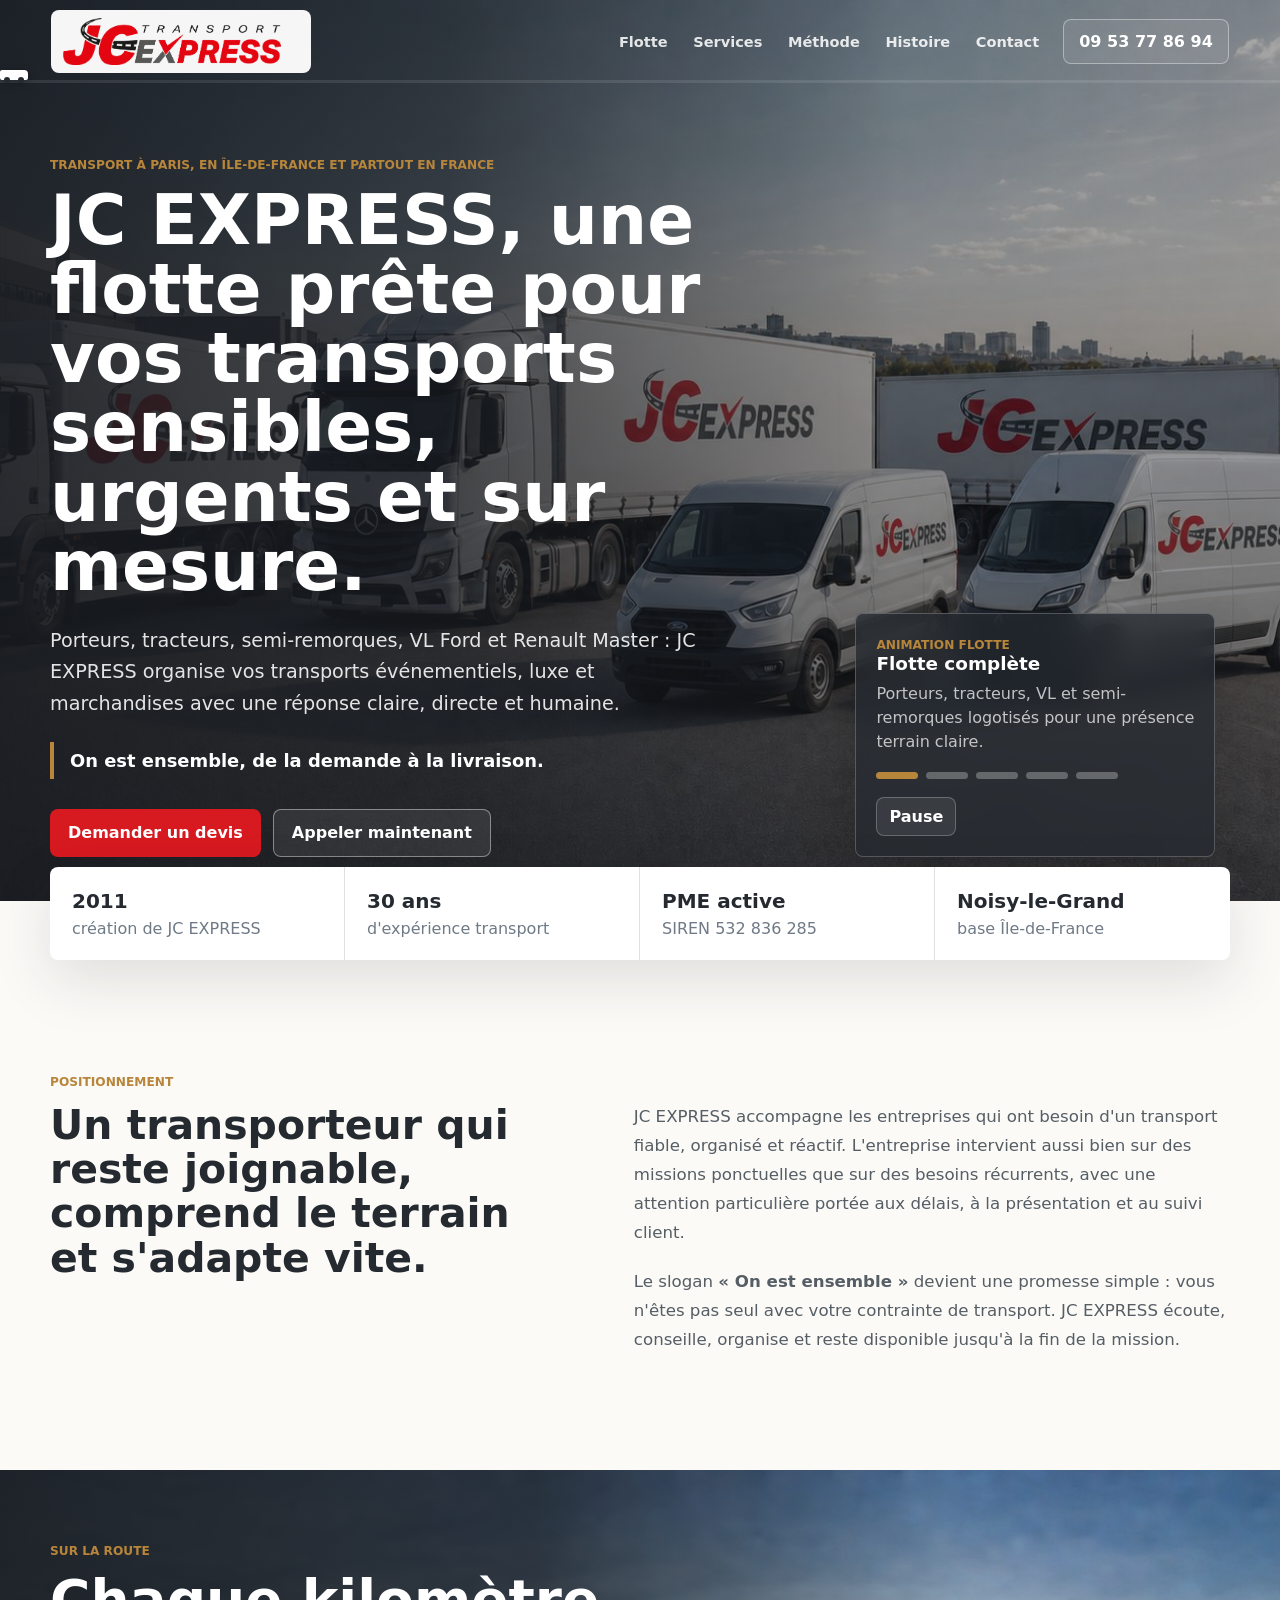
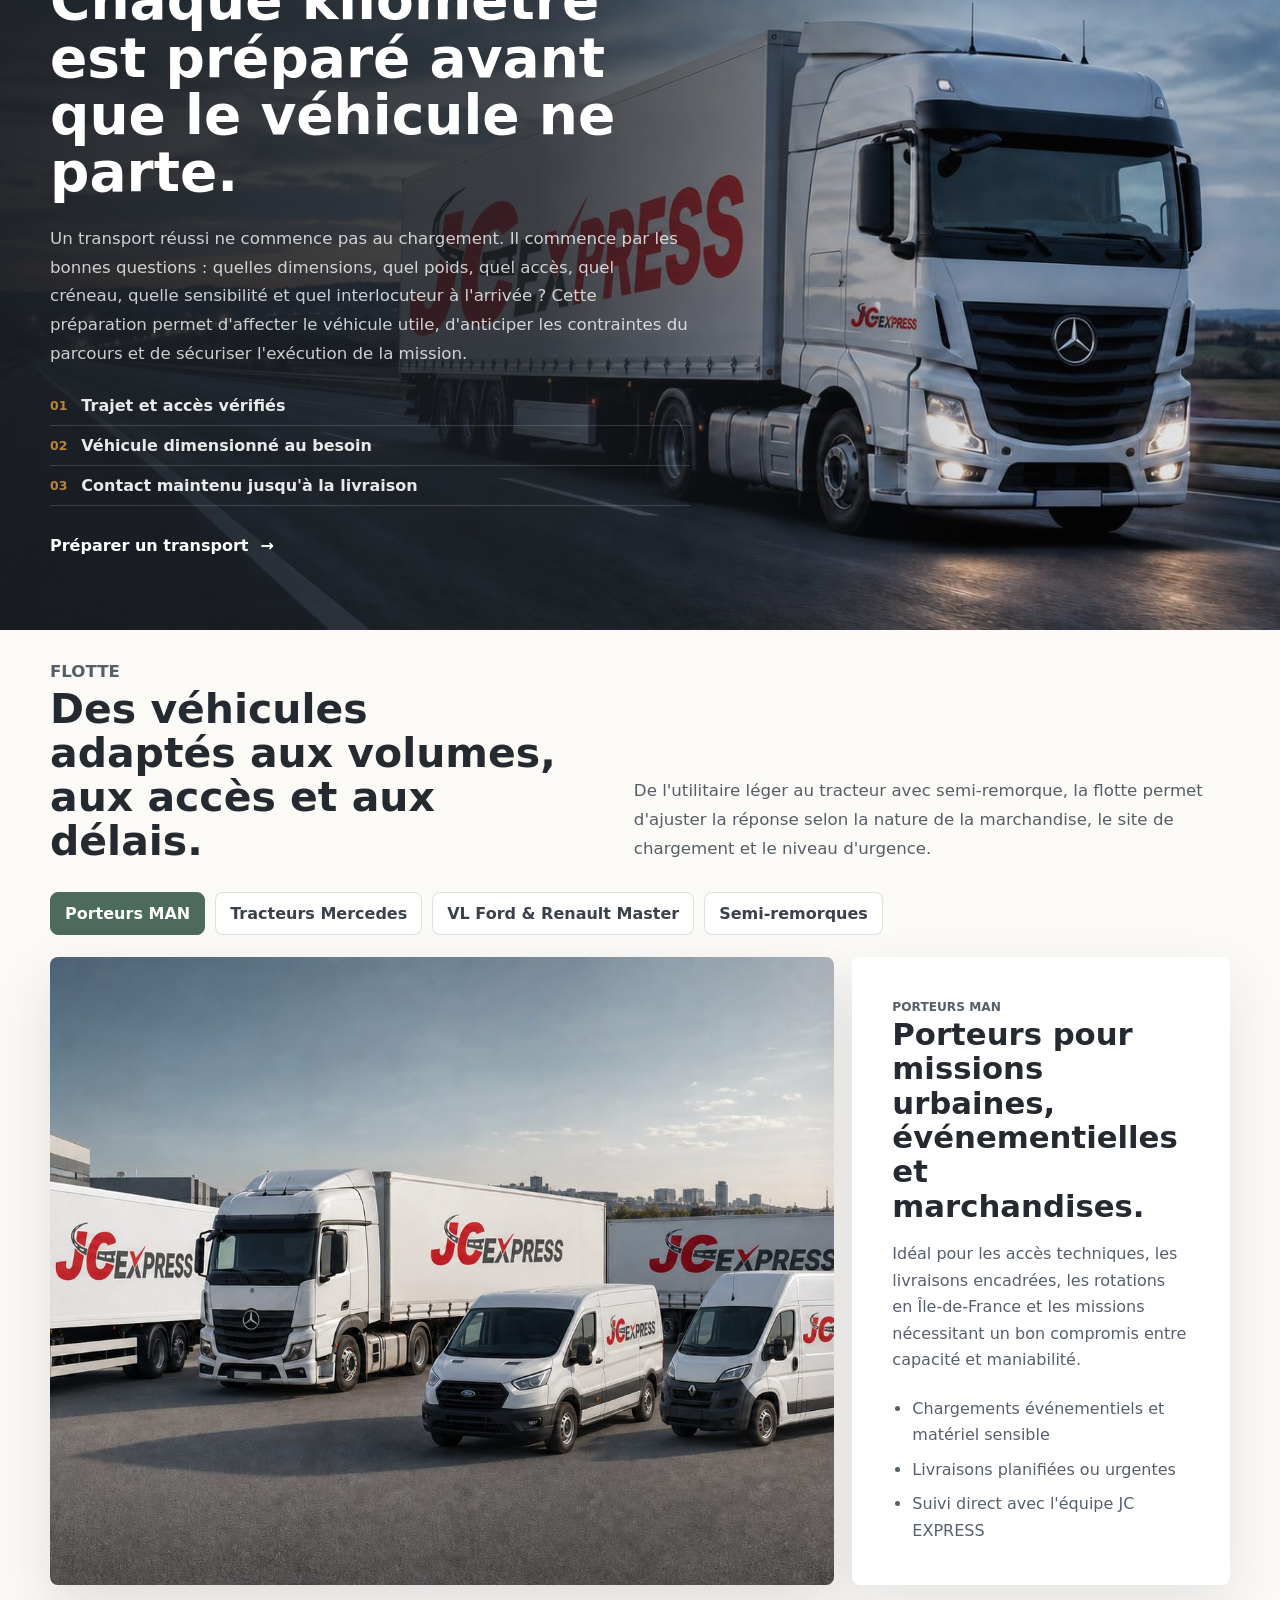
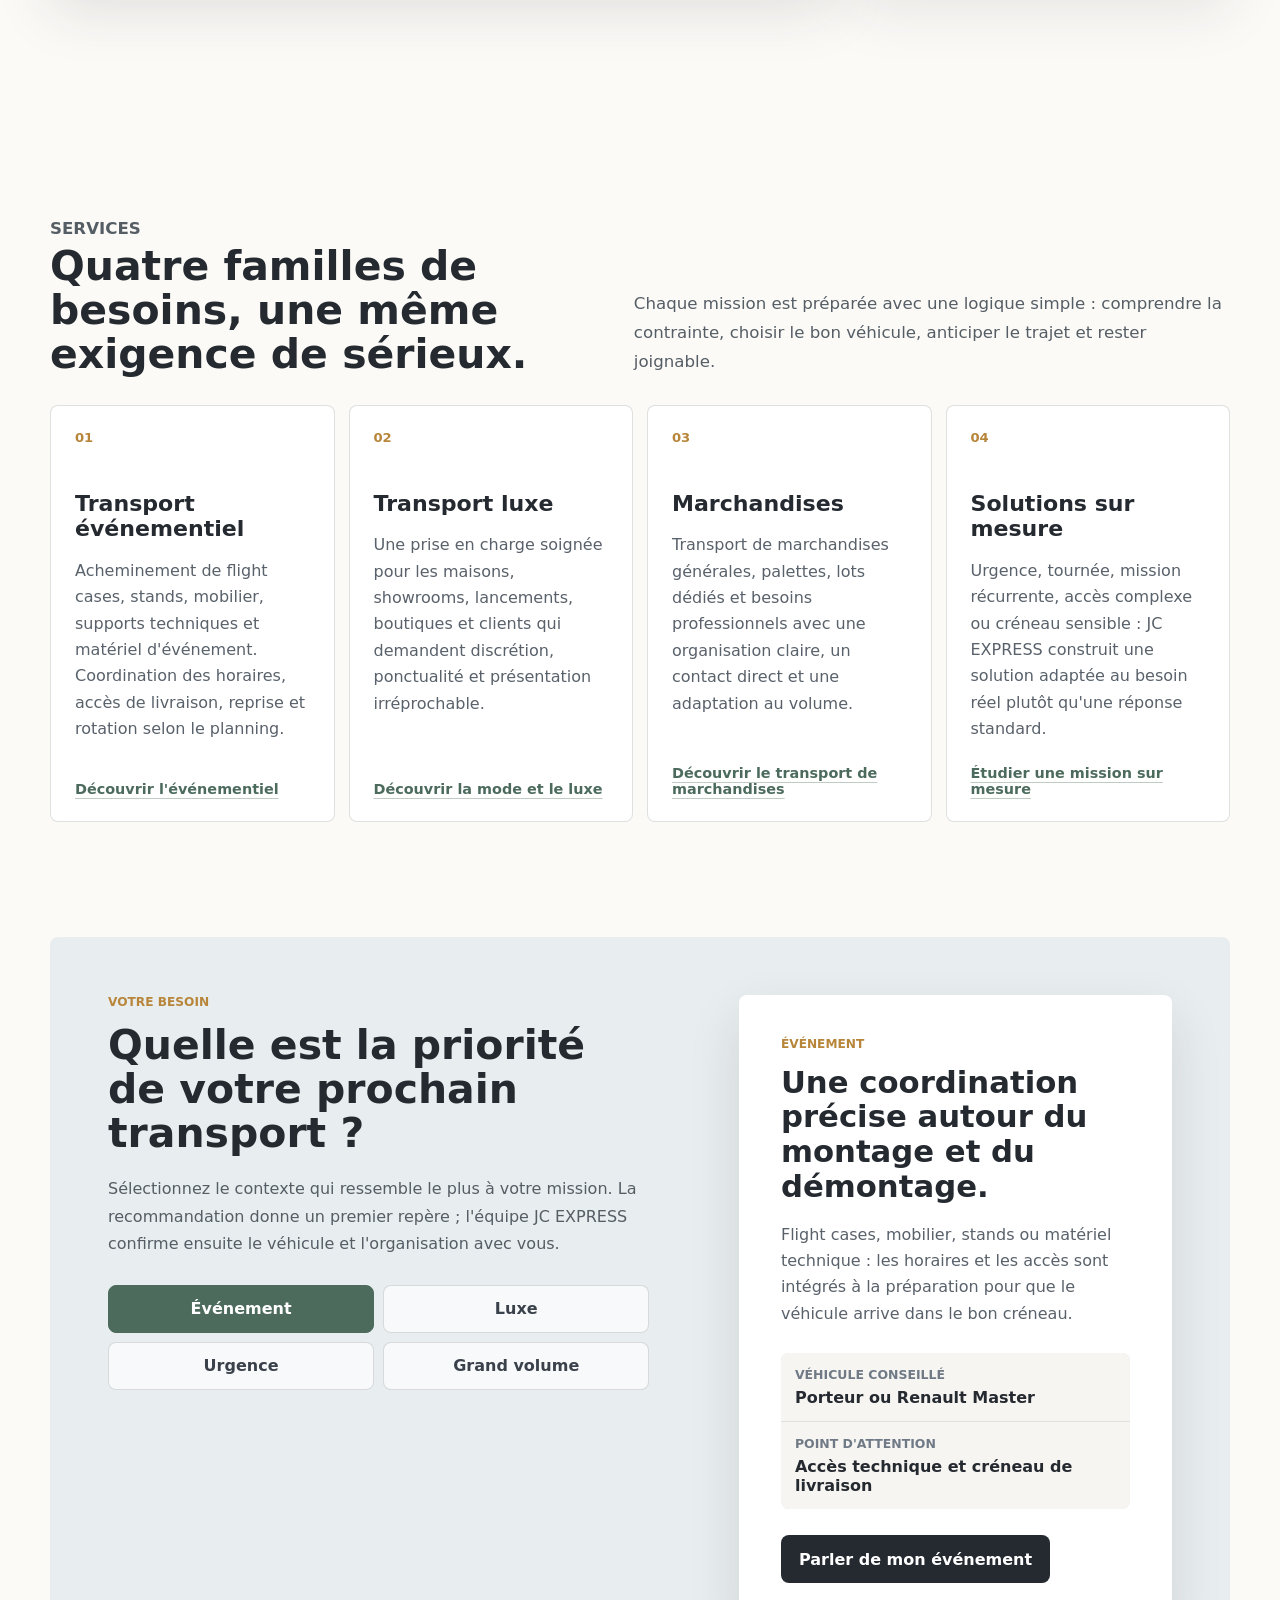
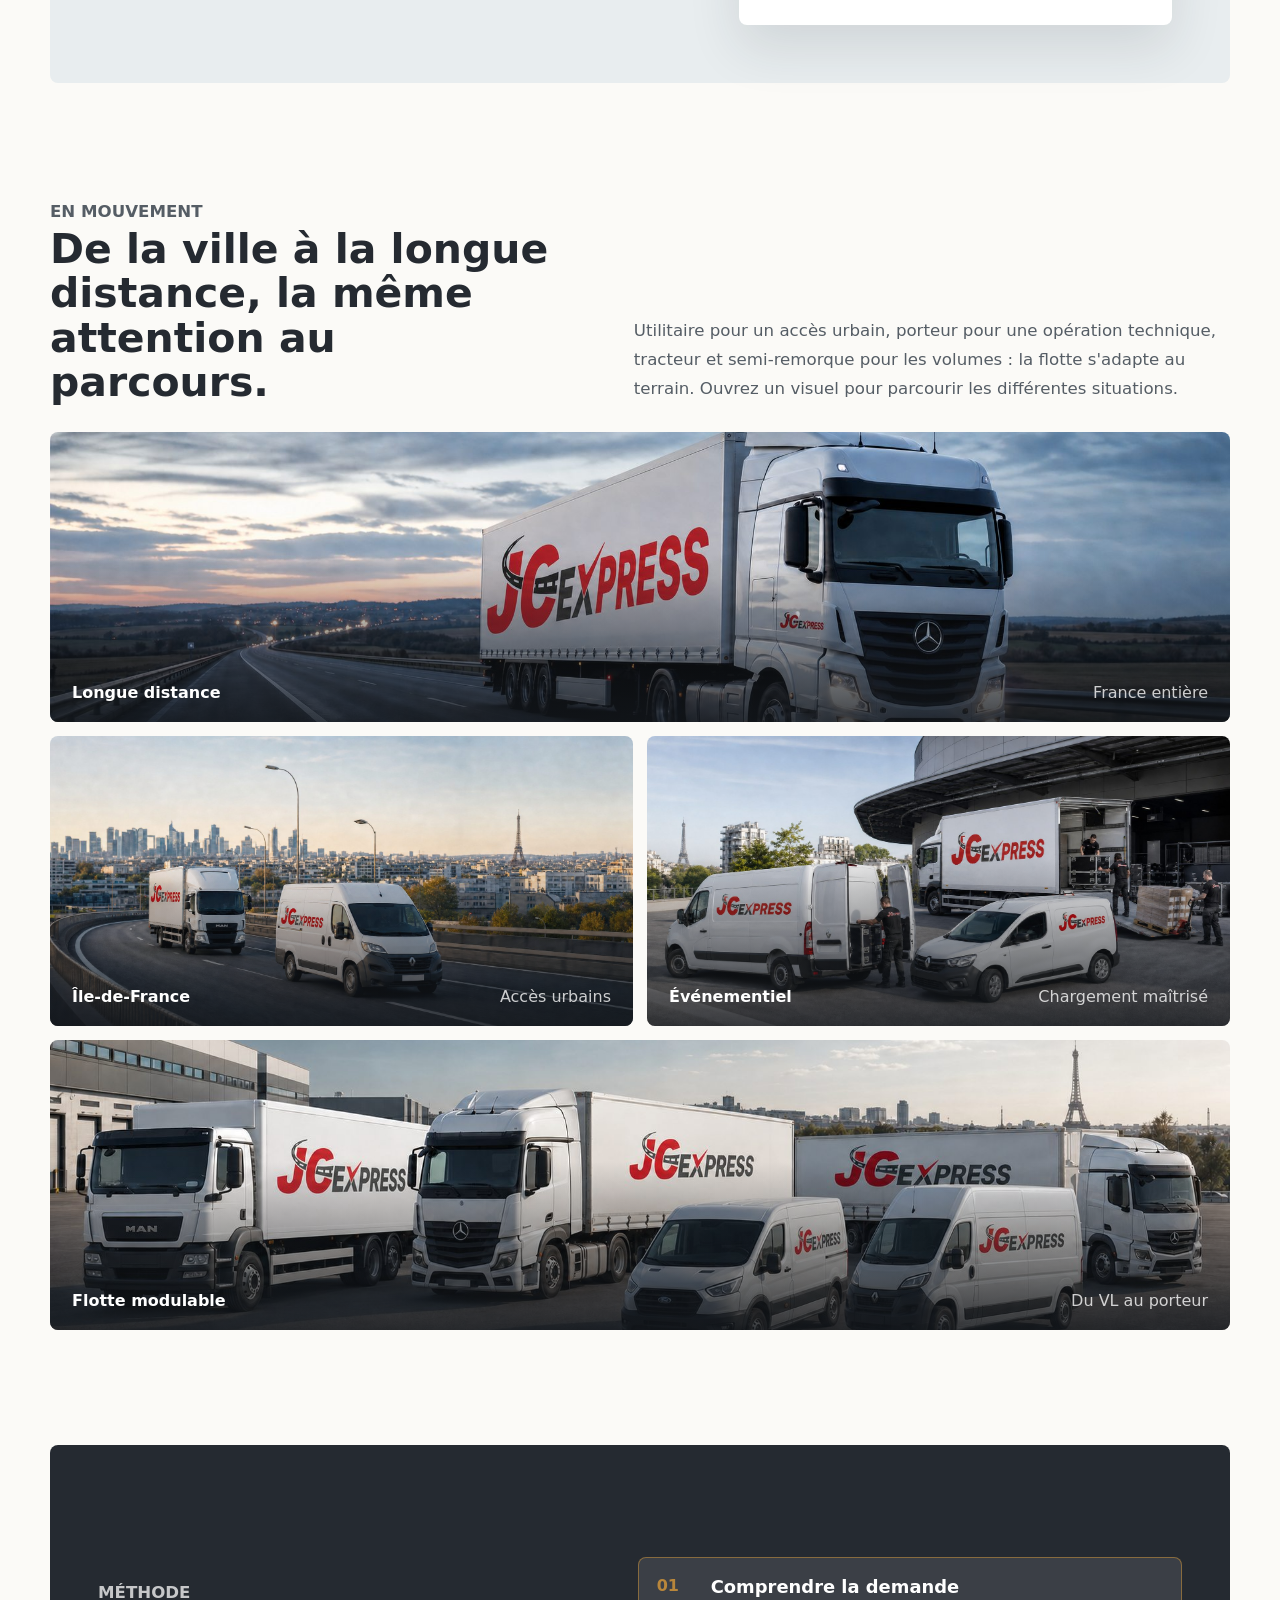
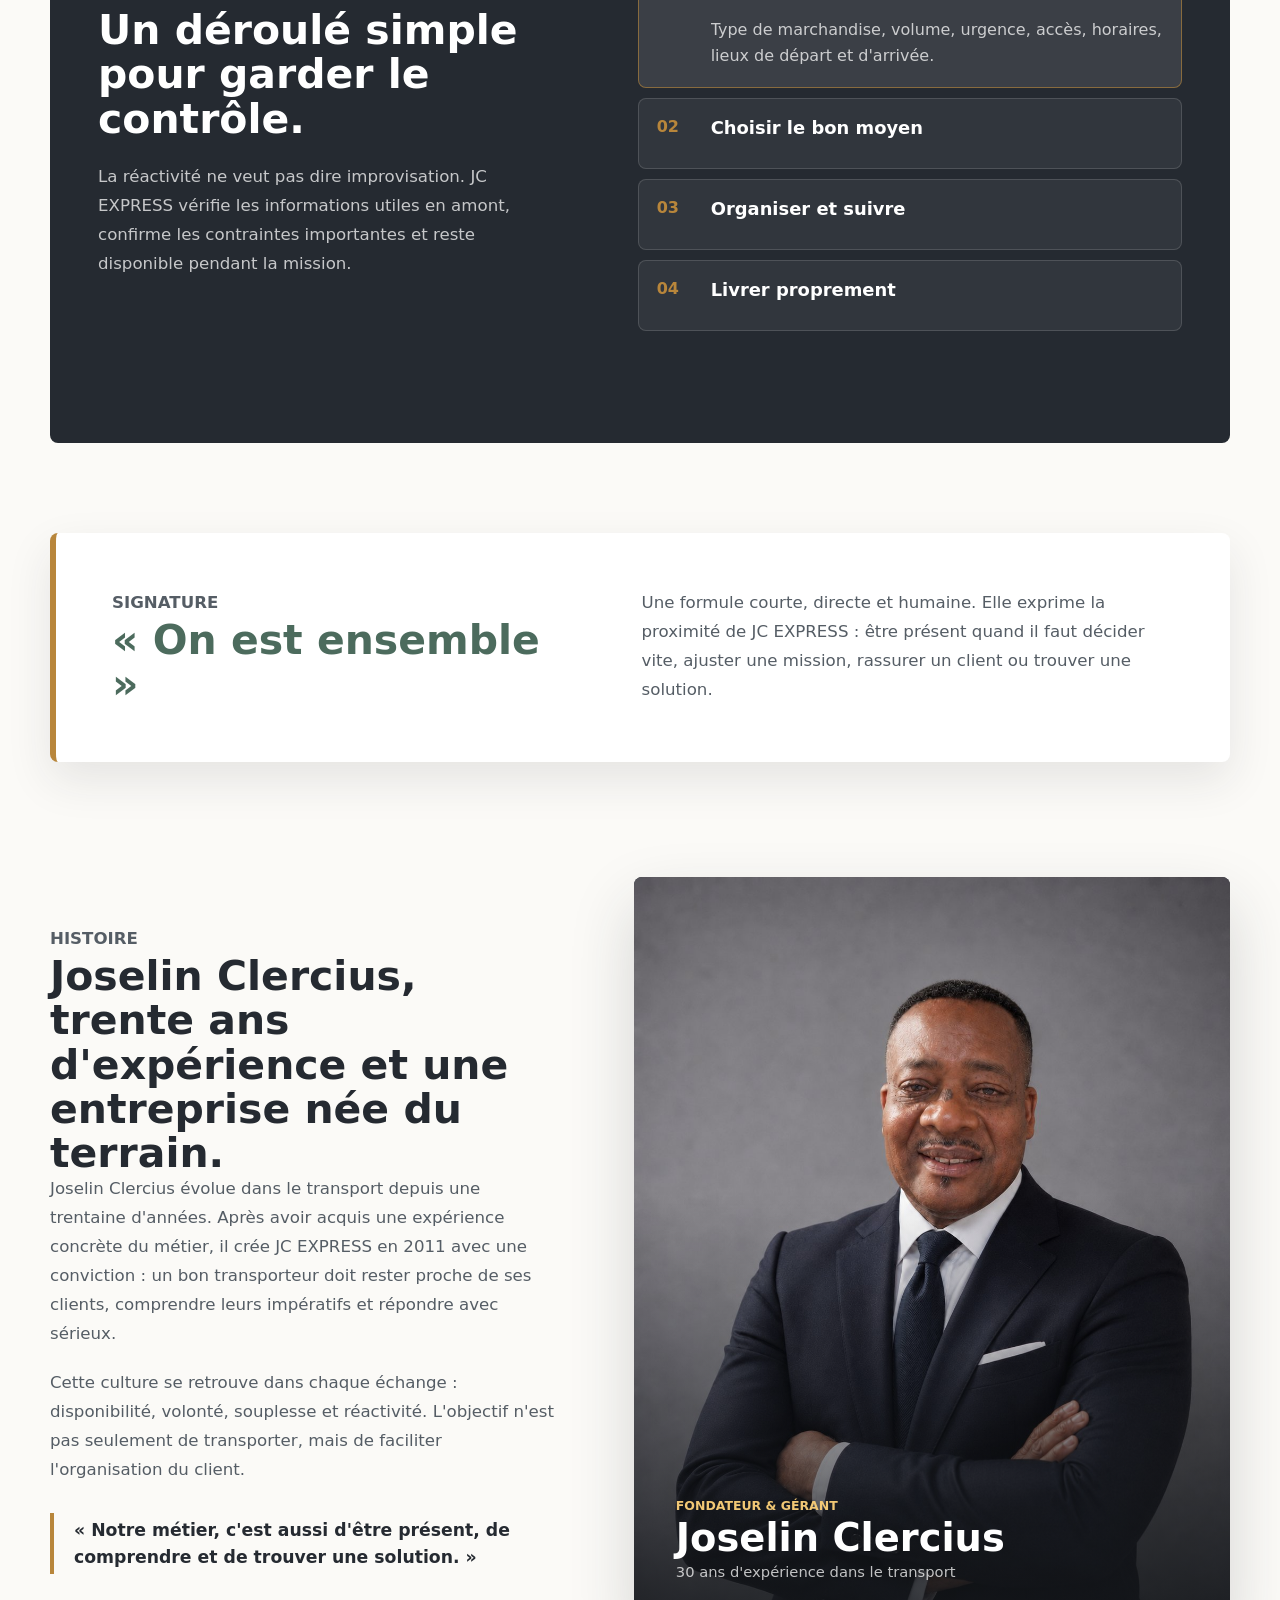
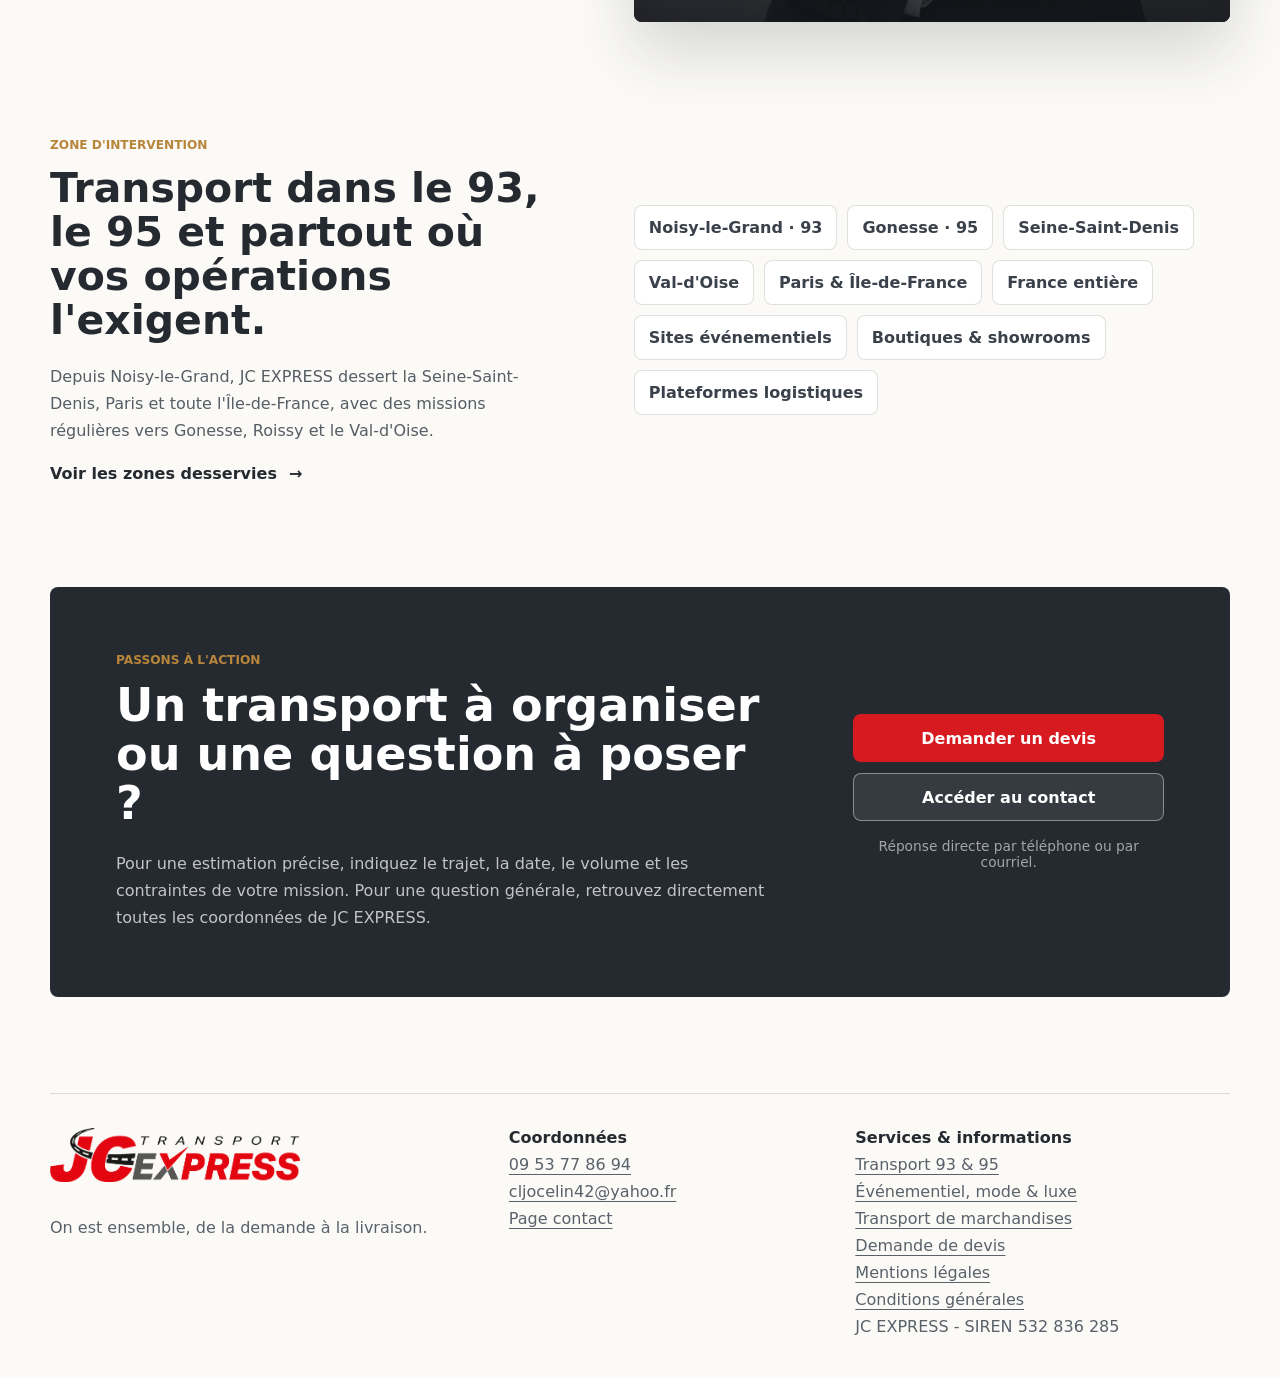
==== commit 314b6a64: "Strengthen branded search signals" ====
--- a/index.html
+++ b/index.html
@@ -3,7 +3,8 @@
   <head>
     <meta charset="utf-8" />
     <meta name="viewport" content="width=device-width, initial-scale=1" />
-    <title>Transport événementiel, luxe et marchandises | JC EXPRESS</title>
+    <title>JC EXPRESS | Transport événementiel, luxe et marchandises</title>
+    <link rel="canonical" href="https://www.jcexpresstransport.fr/" />
     <meta
       name="description"
       content="JC EXPRESS organise vos transports événementiels, mode, luxe et marchandises depuis Noisy-le-Grand (93), vers Gonesse (95), l'Île-de-France et toute la France."
@@ -16,7 +17,10 @@
       content="Une entreprise de transport réactive, flexible et proche de ses clients depuis 2011."
     />
     <meta property="og:type" content="website" />
-    <meta property="og:image" content="assets/fleet-lineup-jc-express-badges.jpg" />
+    <meta property="og:site_name" content="JC EXPRESS" />
+    <meta property="og:locale" content="fr_FR" />
+    <meta property="og:url" content="https://www.jcexpresstransport.fr/" />
+    <meta property="og:image" content="https://www.jcexpresstransport.fr/assets/fleet-lineup-jc-express-badges.jpg" />
     <link rel="icon" type="image/png" href="assets/logo-jc-express.png" />
     <link rel="preload" as="image" href="assets/fleet-lineup-jc-express-badges.jpg" fetchpriority="high" />
     <link rel="stylesheet" href="styles.css" />
@@ -24,21 +28,24 @@
       {
         "@context": "https://schema.org",
         "@type": "LocalBusiness",
+        "@id": "https://www.jcexpresstransport.fr/#organization",
         "name": "JC EXPRESS",
         "legalName": "JC EXPRESS",
+        "alternateName": ["Transport JC EXPRESS", "JC Express Transport"],
         "slogan": "On est ensemble, de la demande à la livraison.",
         "description": "Entreprise de transport spécialisée dans l'organisation de transports événementiels, mode, luxe, marchandises et solutions sur mesure.",
-        "logo": "assets/logo-jc-express.png",
+        "url": "https://www.jcexpresstransport.fr/",
+        "logo": "https://www.jcexpresstransport.fr/assets/logo-jc-express.png",
         "image": [
-          "assets/fleet-lineup-jc-express-badges.jpg",
-          "assets/joselin-clercius-fondateur-officiel.jpg"
+          "https://www.jcexpresstransport.fr/assets/fleet-lineup-jc-express-badges.jpg",
+          "https://www.jcexpresstransport.fr/assets/joselin-clercius-fondateur-officiel.jpg"
         ],
         "foundingDate": "2011-07-01",
         "founder": {
           "@type": "Person",
           "name": "Joselin Clercius",
           "jobTitle": "Fondateur et gérant",
-          "image": "assets/joselin-clercius-fondateur-officiel.jpg"
+          "image": "https://www.jcexpresstransport.fr/assets/joselin-clercius-fondateur-officiel.jpg"
         },
         "priceRange": "Sur devis",
         "identifier": [
@@ -92,7 +99,24 @@
             { "@type": "Offer", "itemOffered": { "@type": "Service", "name": "Transport sur mesure" } }
           ]
         },
-        "sameAs": "https://annuaire-entreprises.data.gouv.fr/entreprise/jc-express-532836285"
+        "sameAs": [
+          "https://annuaire-entreprises.data.gouv.fr/entreprise/jc-express-532836285",
+          "https://www.pagesjaunes.fr/pros/61851001",
+          "https://www.societe.com/societe/jc-express-532836285.html",
+          "https://fr.mappy.com/poi/63425eb551b6101d6eec6eae"
+        ]
+      }
+    </script>
+    <script type="application/ld+json">
+      {
+        "@context": "https://schema.org",
+        "@type": "WebSite",
+        "@id": "https://www.jcexpresstransport.fr/#website",
+        "url": "https://www.jcexpresstransport.fr/",
+        "name": "JC EXPRESS",
+        "alternateName": "Transport JC EXPRESS",
+        "publisher": { "@id": "https://www.jcexpresstransport.fr/#organization" },
+        "inLanguage": "fr-FR"
       }
     </script>
   </head>
@@ -137,7 +161,7 @@
         <div class="hero-inner">
           <div class="hero-copy">
             <p class="eyebrow">Transport à Paris, en Île-de-France et partout en France</p>
-            <h1 id="hero-title">Une flotte prête pour vos transports sensibles, urgents et sur mesure.</h1>
+            <h1 id="hero-title">JC EXPRESS, une flotte prête pour vos transports sensibles, urgents et sur mesure.</h1>
             <p class="hero-lead">
               Porteurs, tracteurs, semi-remorques, VL Ford et Renault Master : JC EXPRESS organise vos
               transports événementiels, luxe et marchandises avec une réponse claire, directe et humaine.
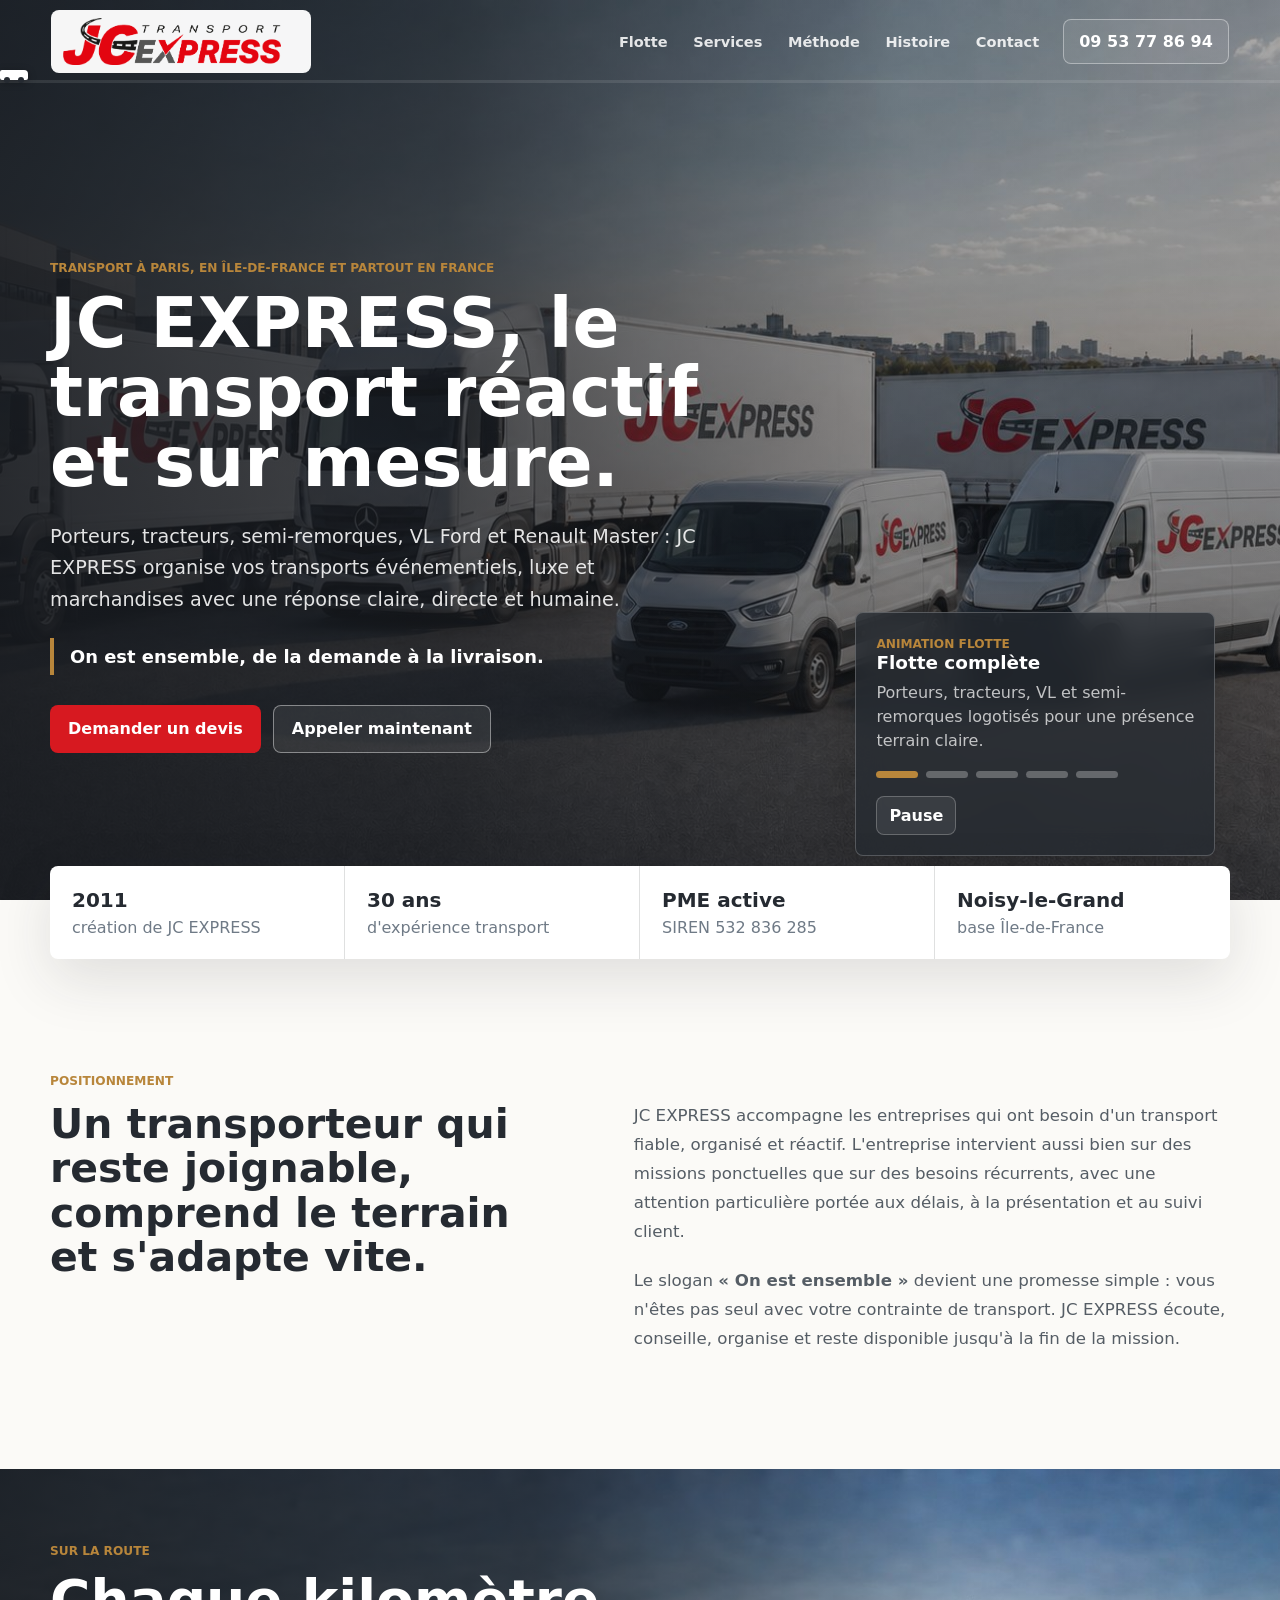
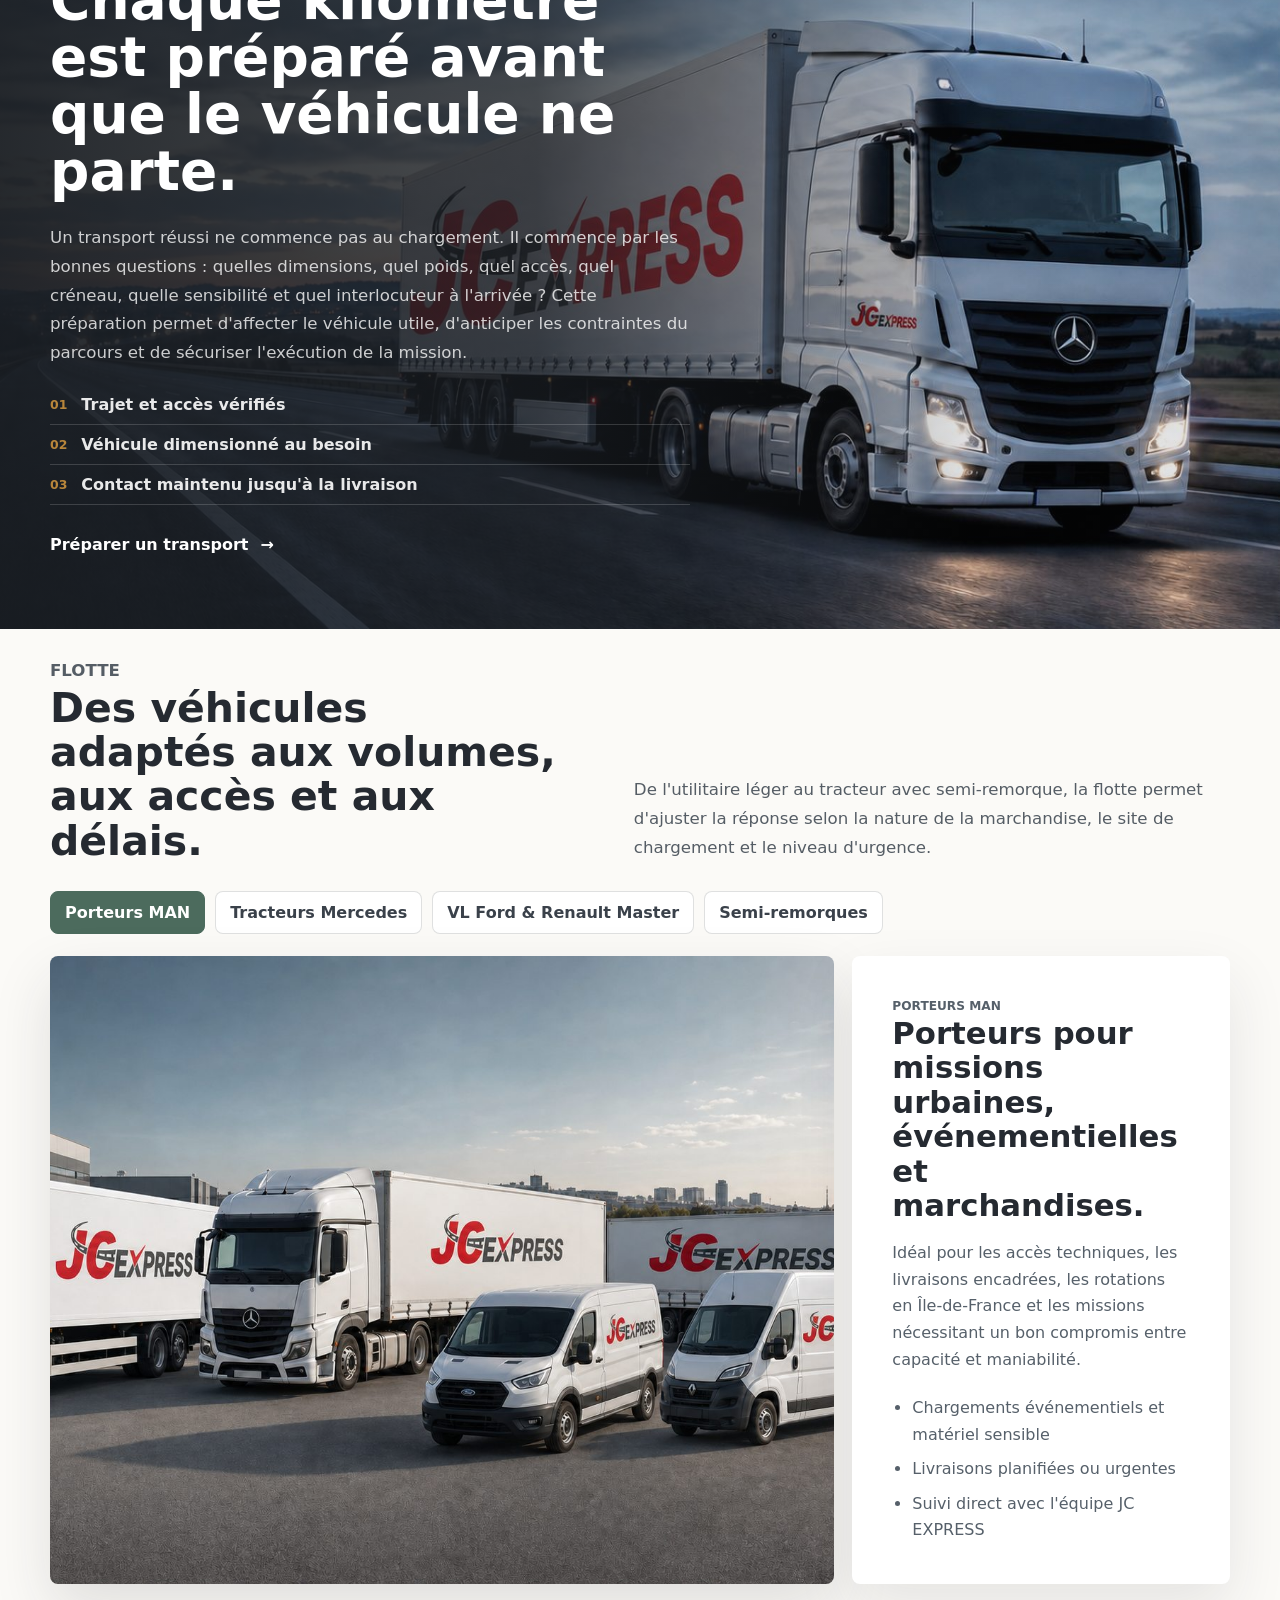
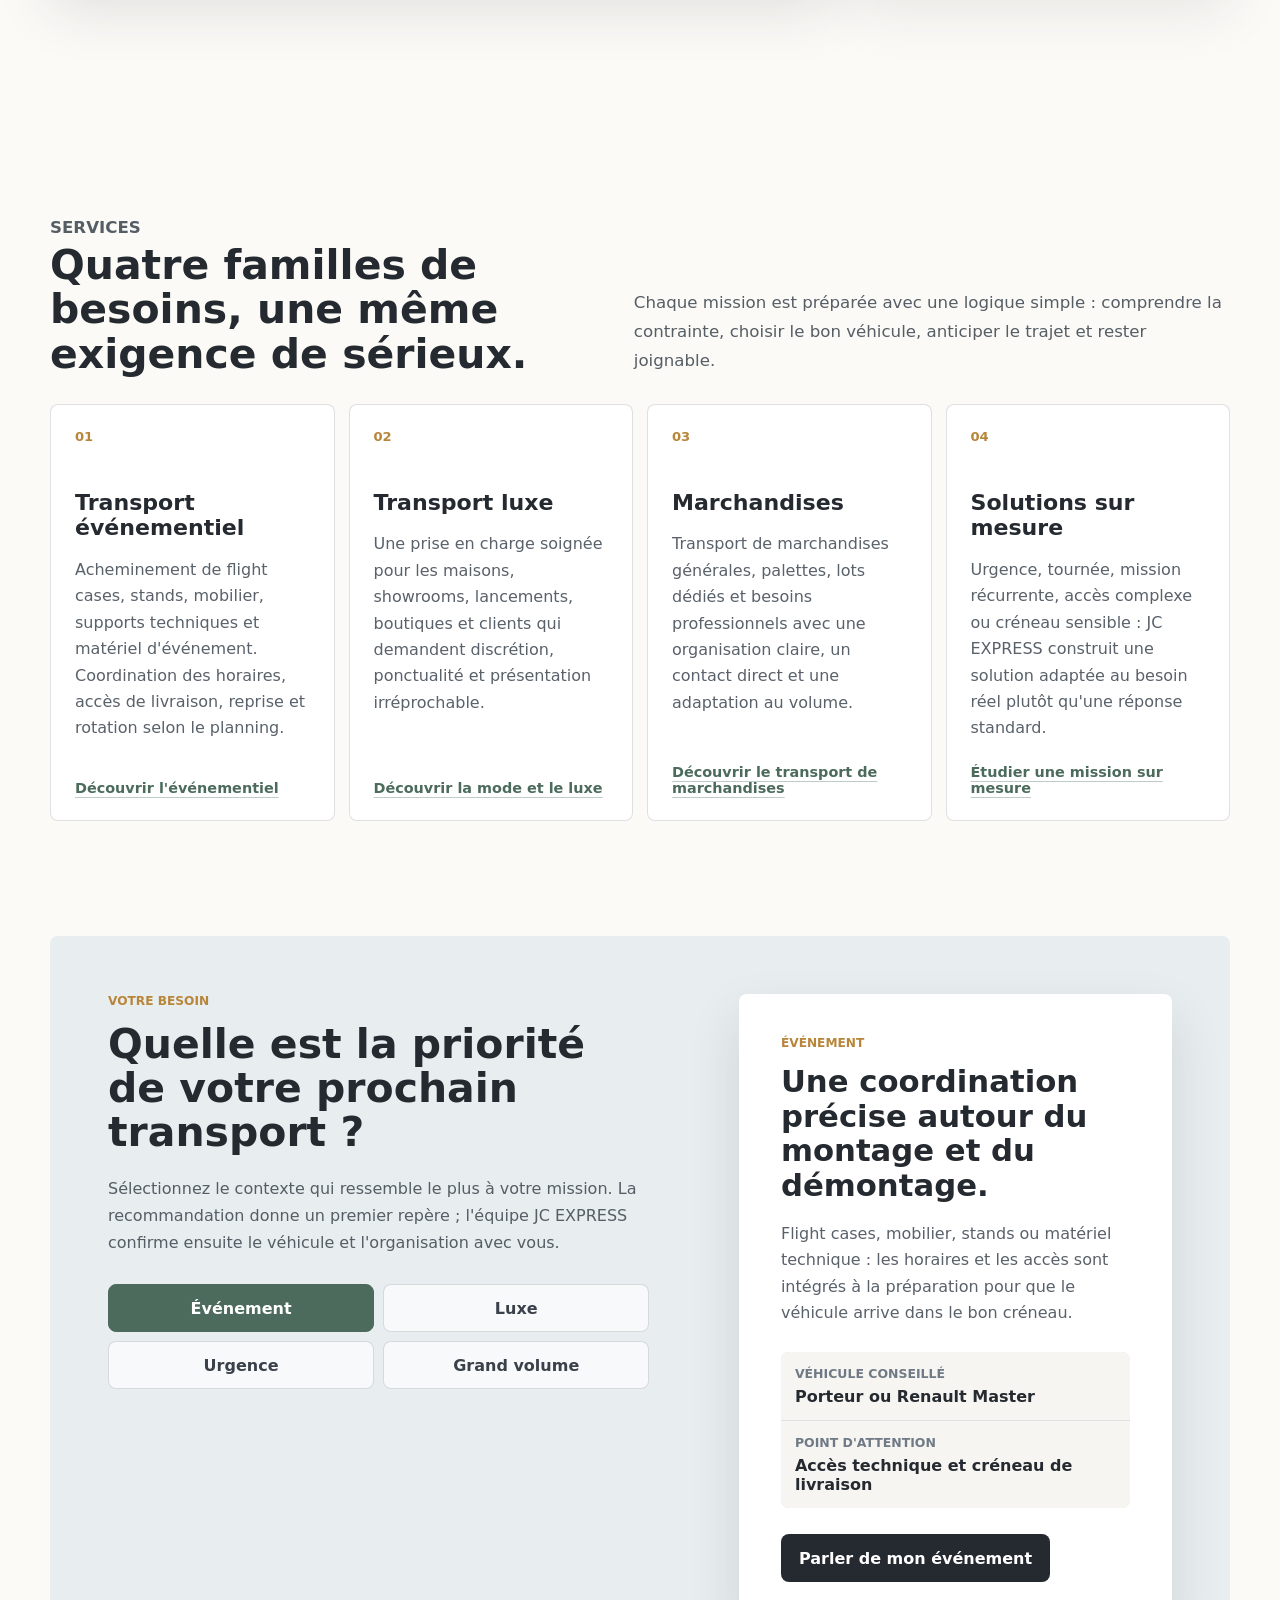
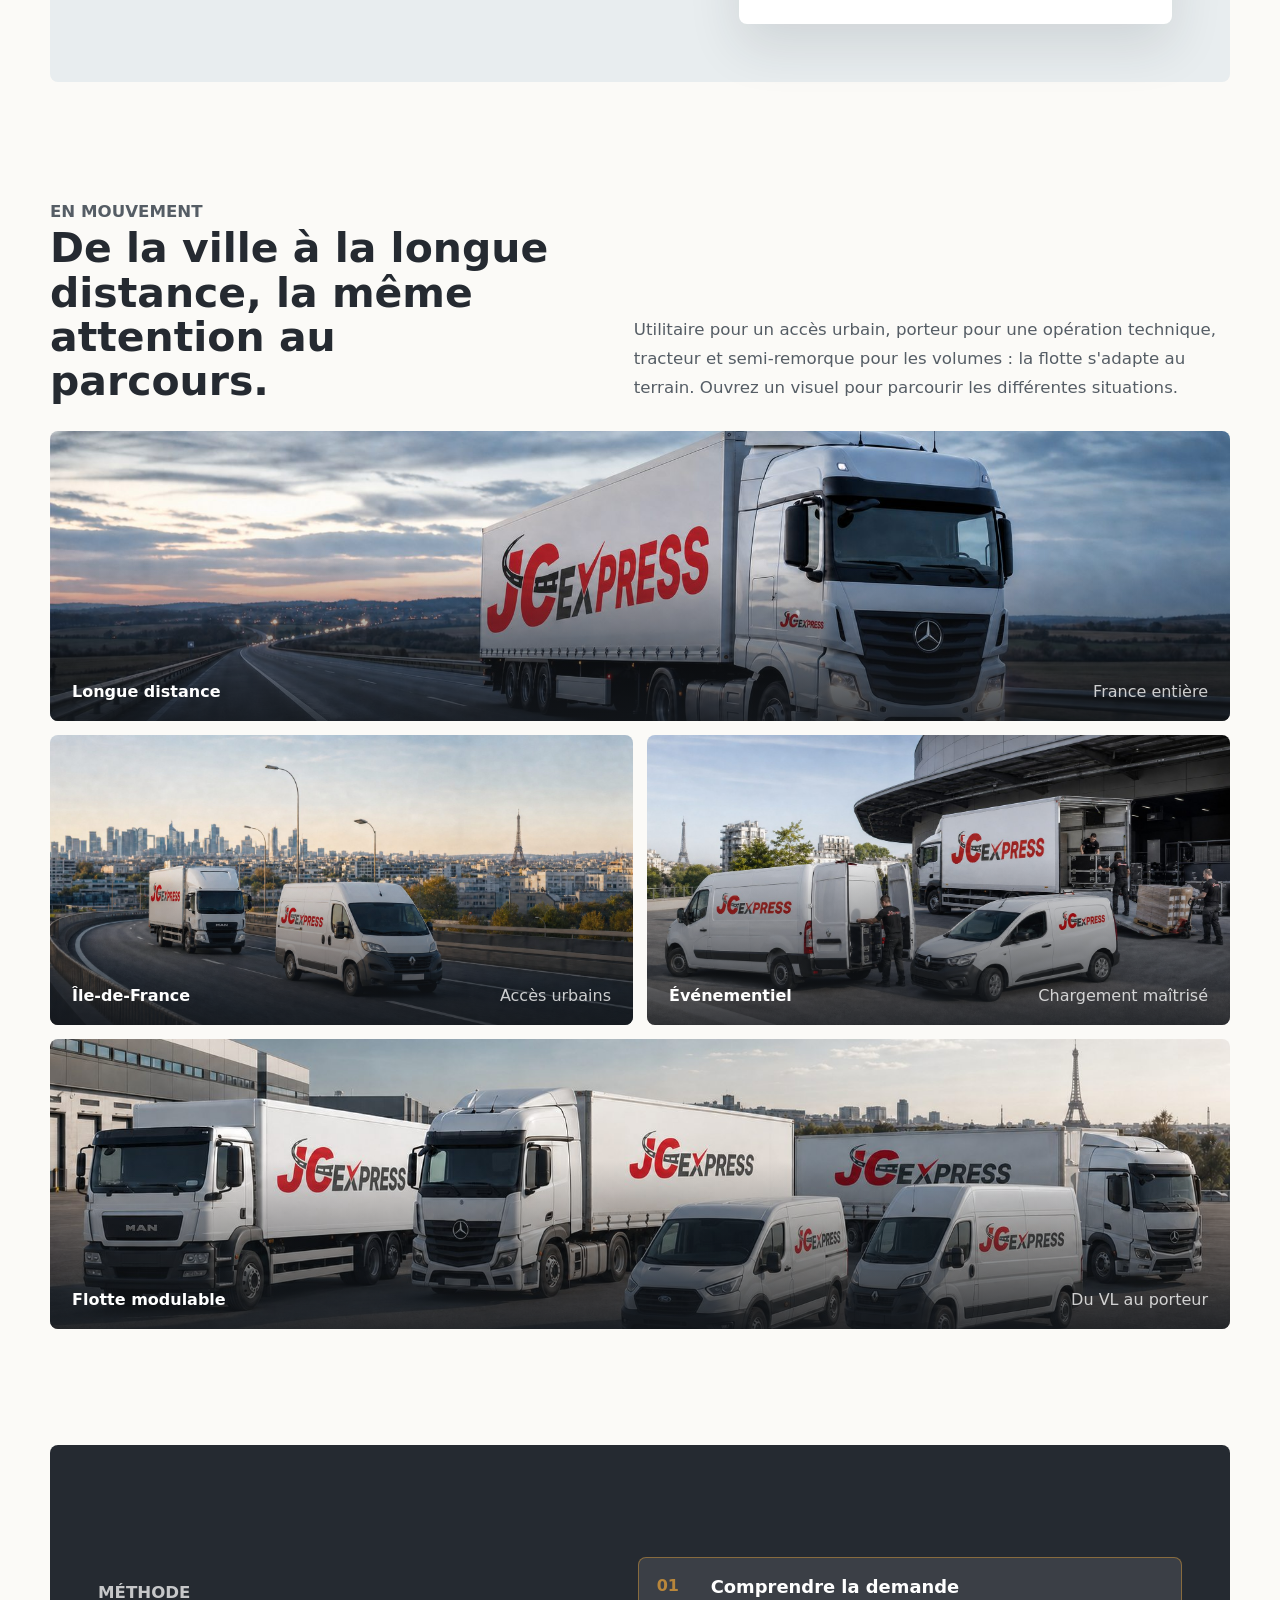
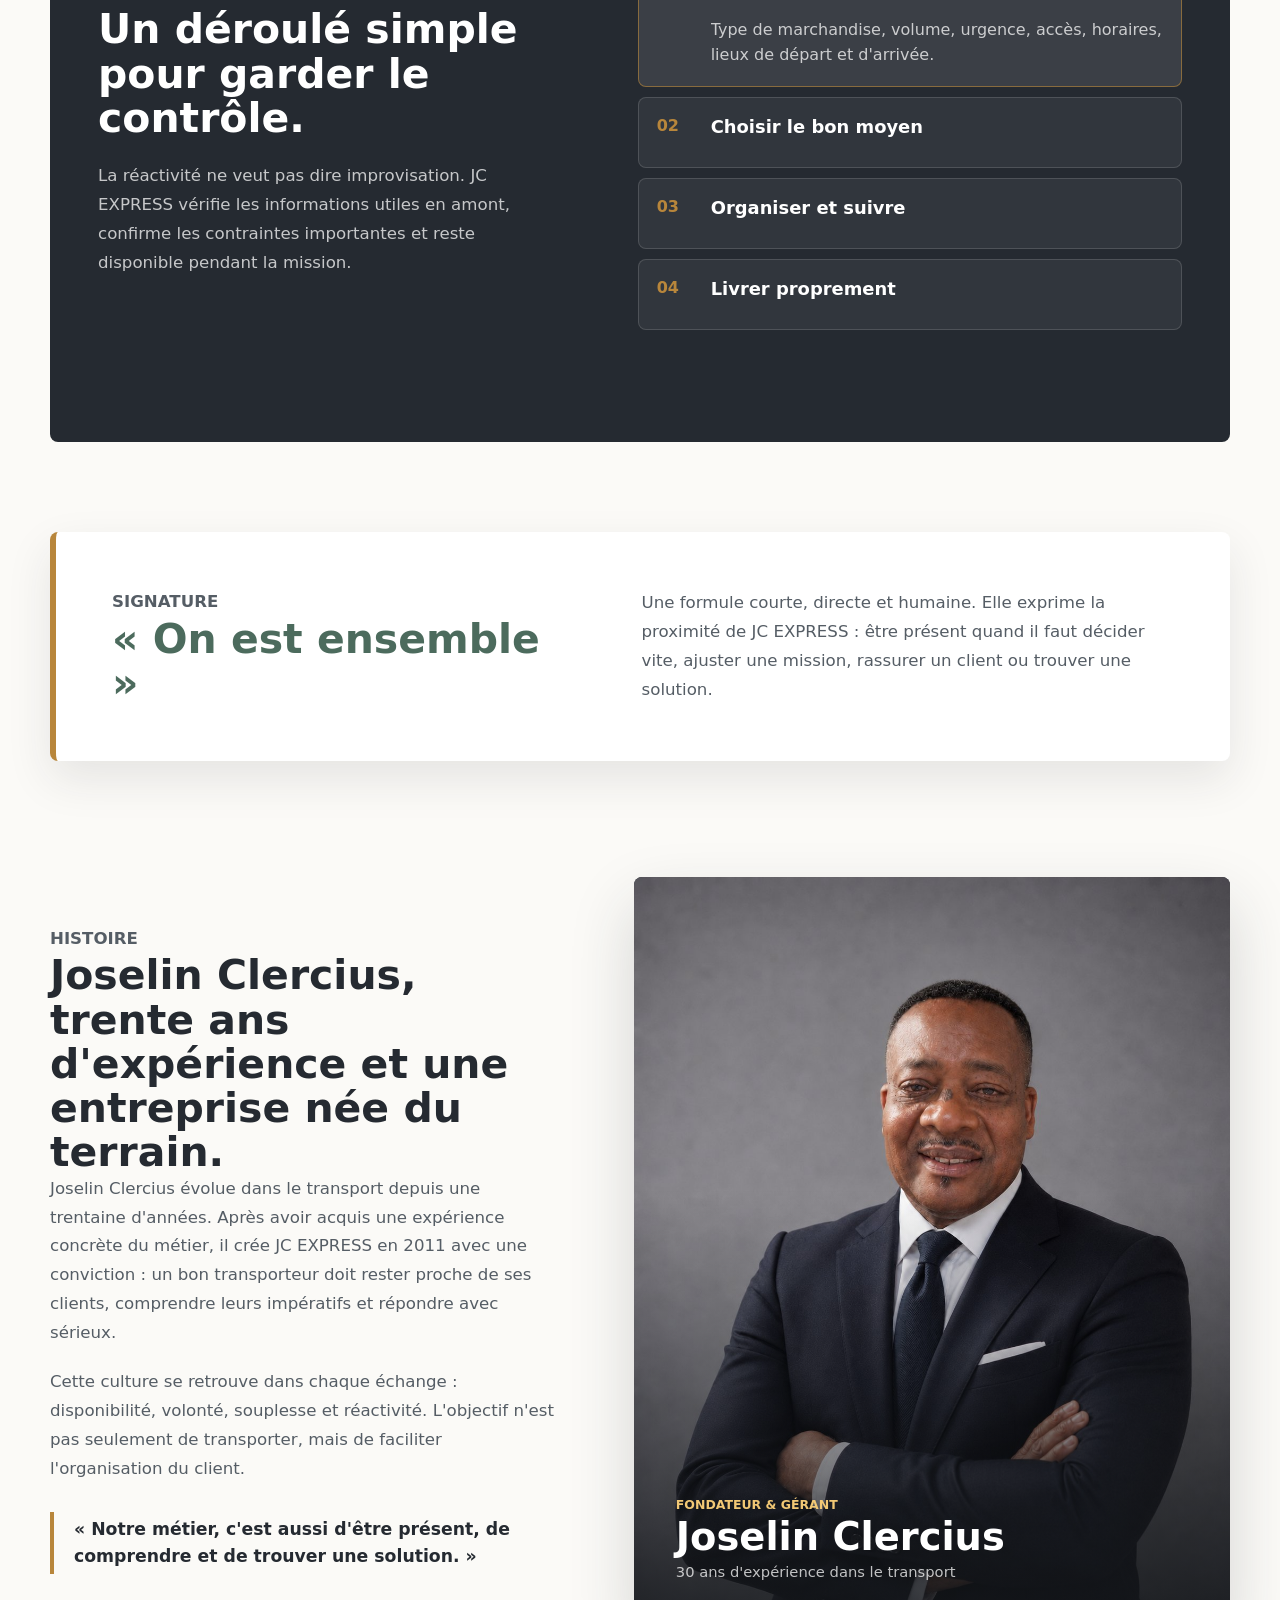
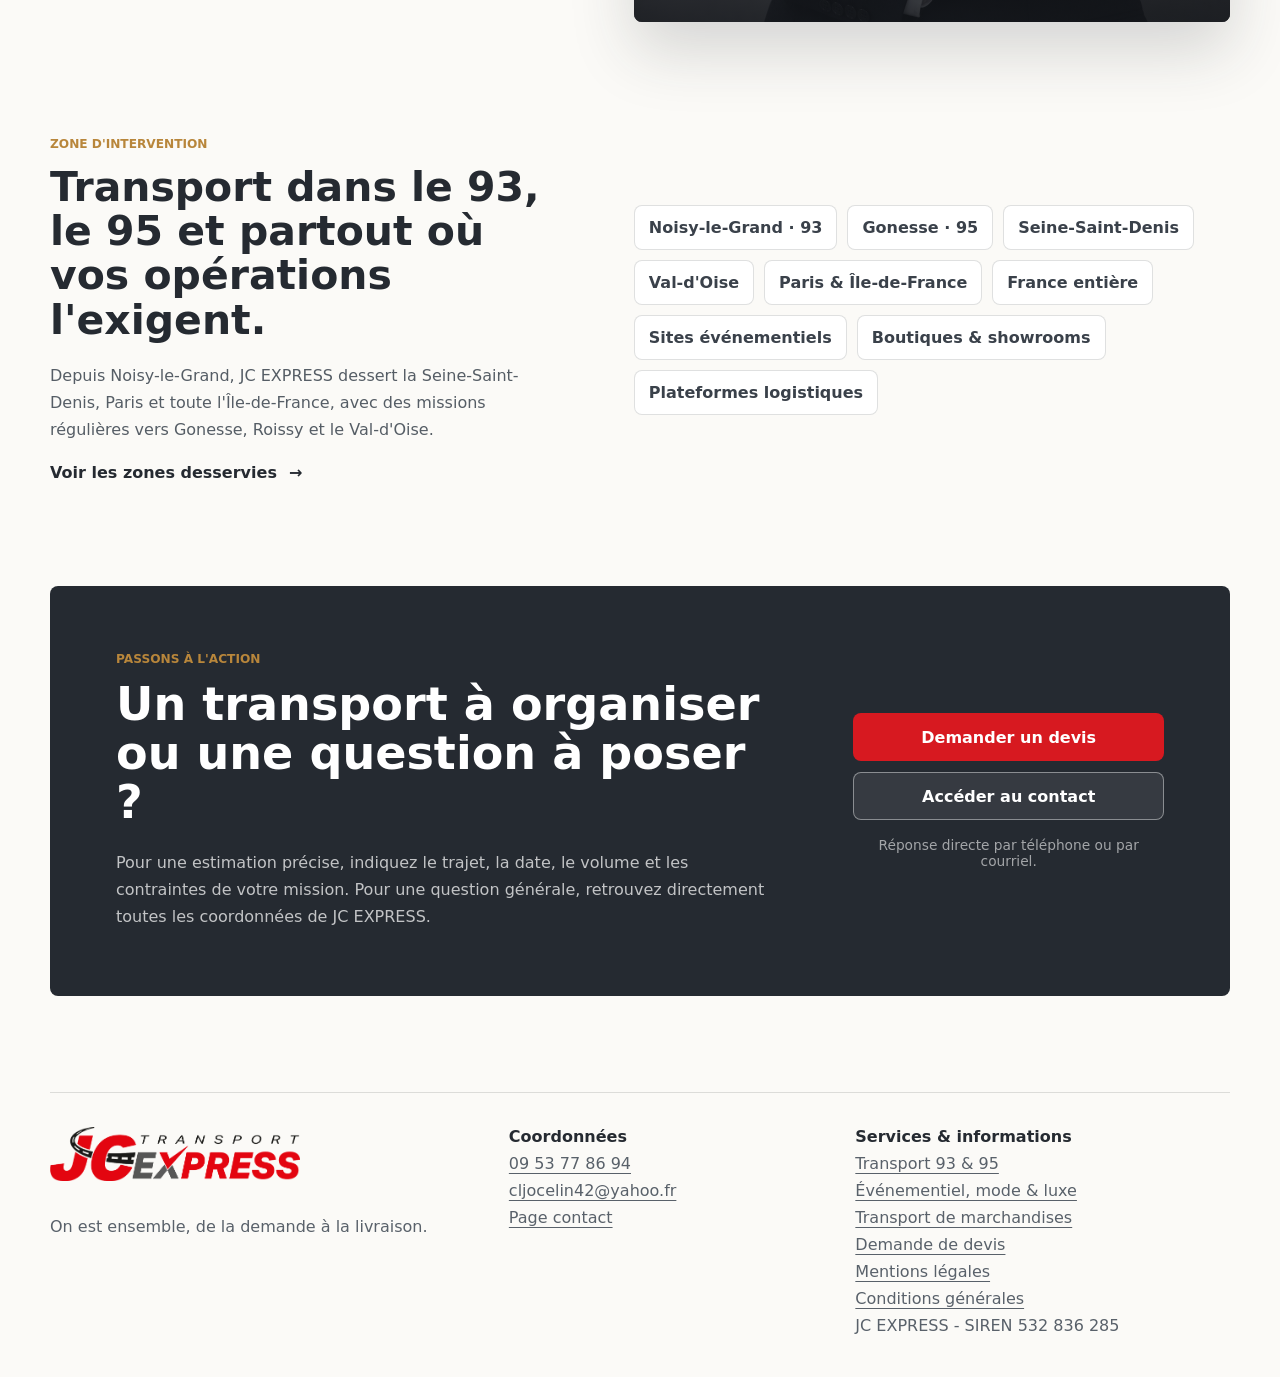
==== commit 536ebff2: "Tighten branded hero headline" ====
--- a/index.html
+++ b/index.html
@@ -161,7 +161,7 @@
         <div class="hero-inner">
           <div class="hero-copy">
             <p class="eyebrow">Transport à Paris, en Île-de-France et partout en France</p>
-            <h1 id="hero-title">JC EXPRESS, une flotte prête pour vos transports sensibles, urgents et sur mesure.</h1>
+            <h1 id="hero-title">JC EXPRESS, le transport réactif et sur mesure.</h1>
             <p class="hero-lead">
               Porteurs, tracteurs, semi-remorques, VL Ford et Renault Master : JC EXPRESS organise vos
               transports événementiels, luxe et marchandises avec une réponse claire, directe et humaine.
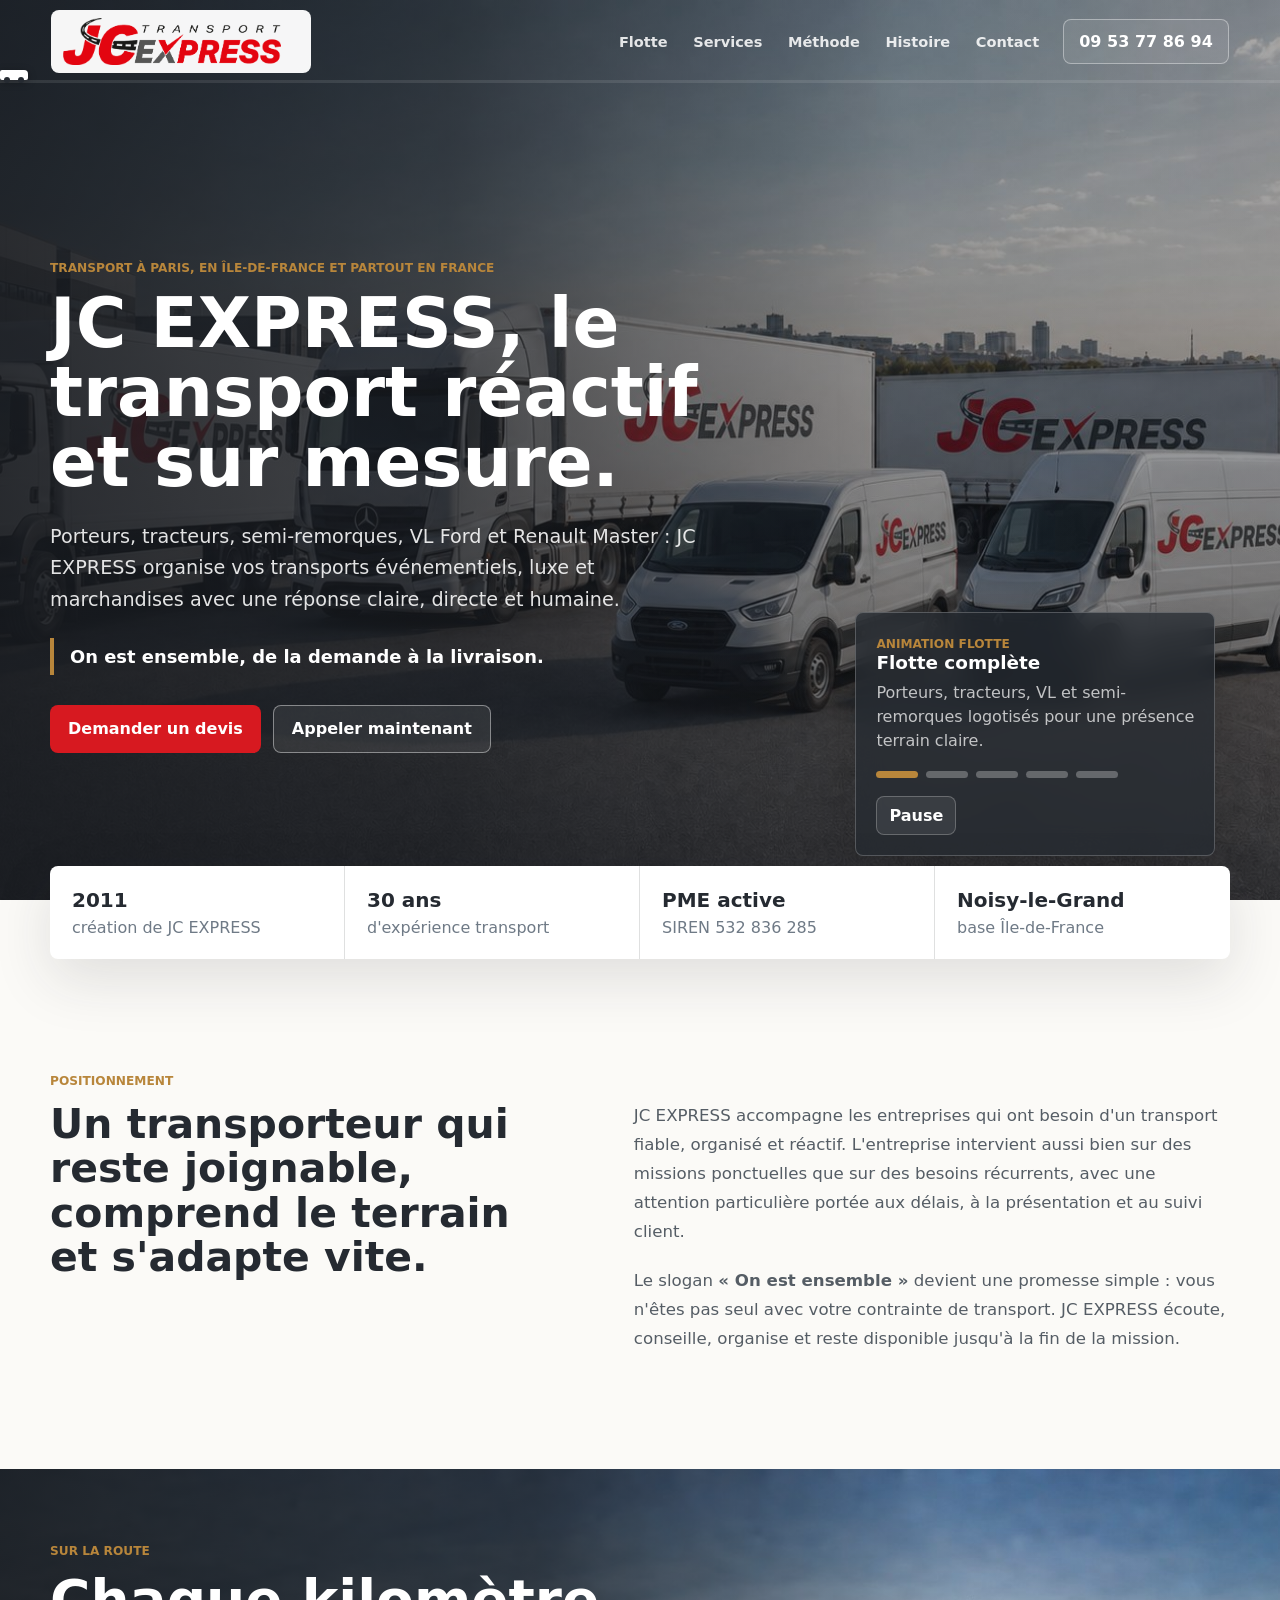
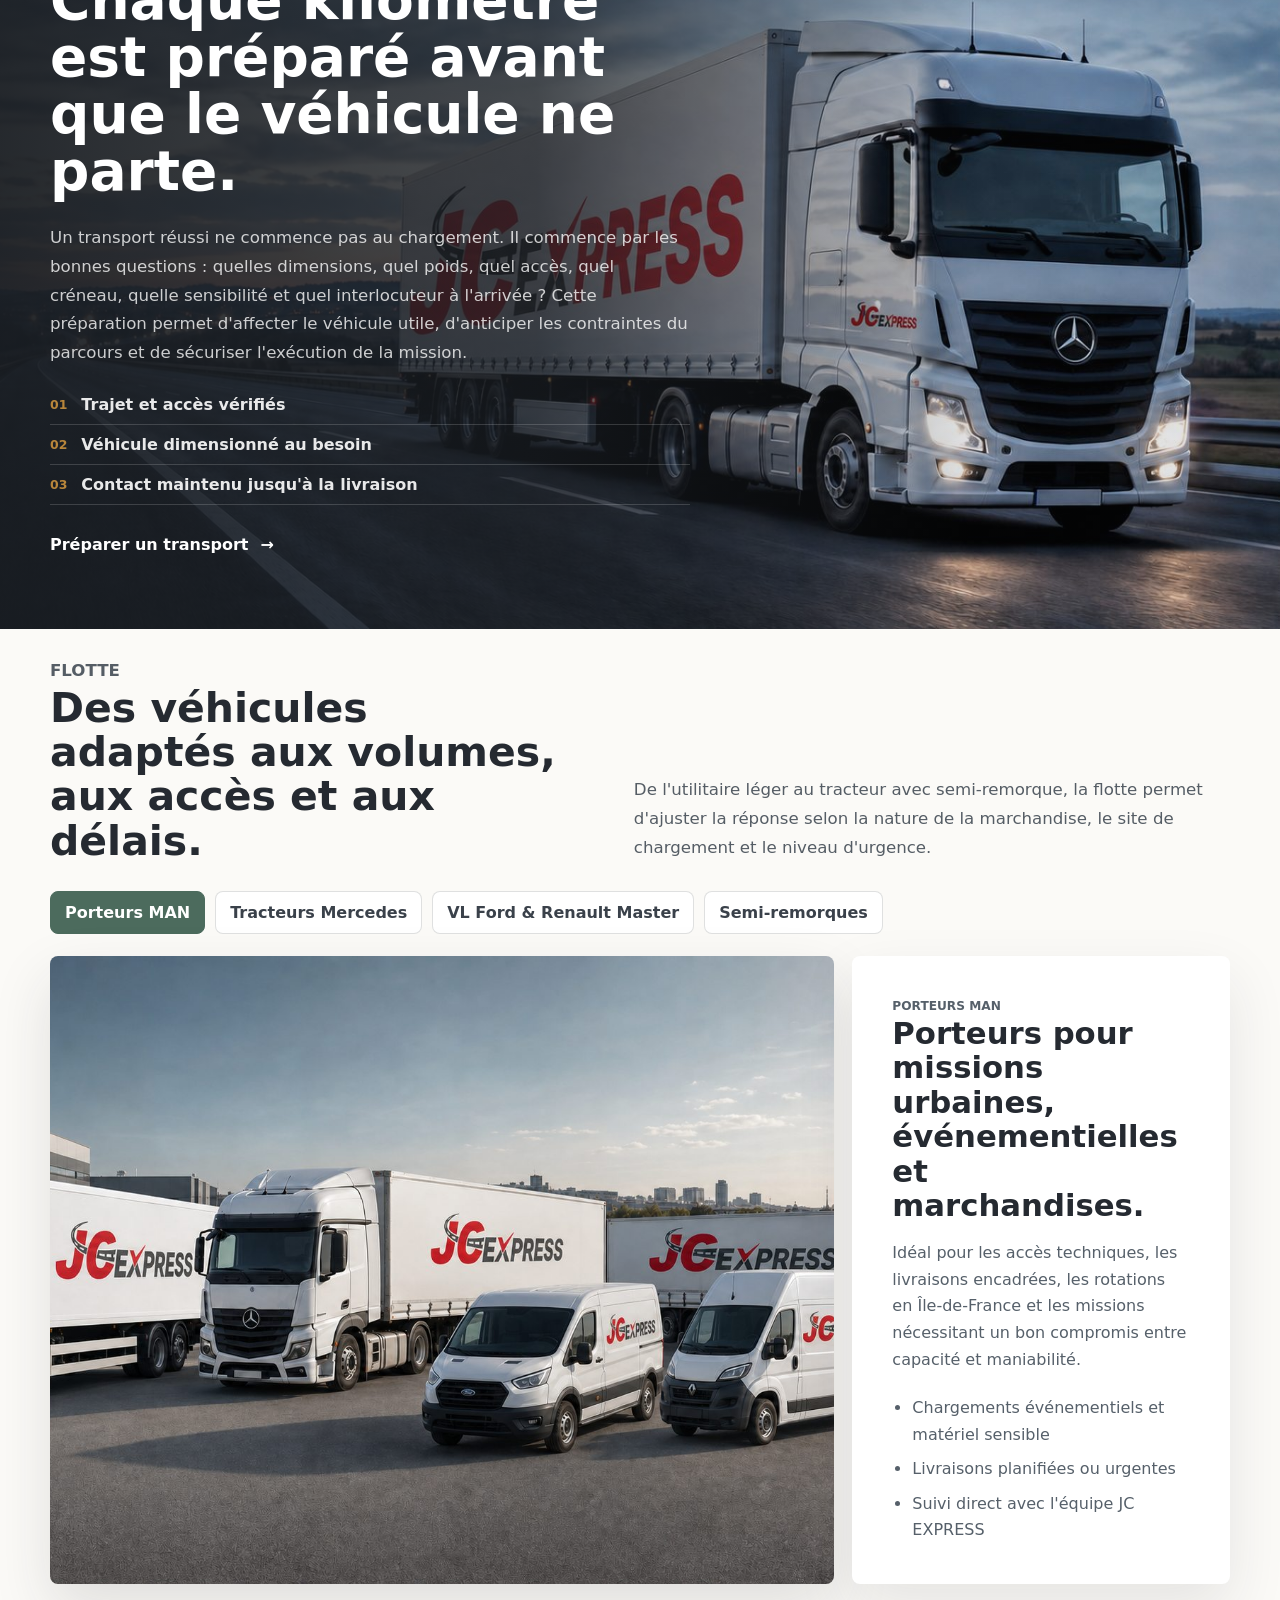
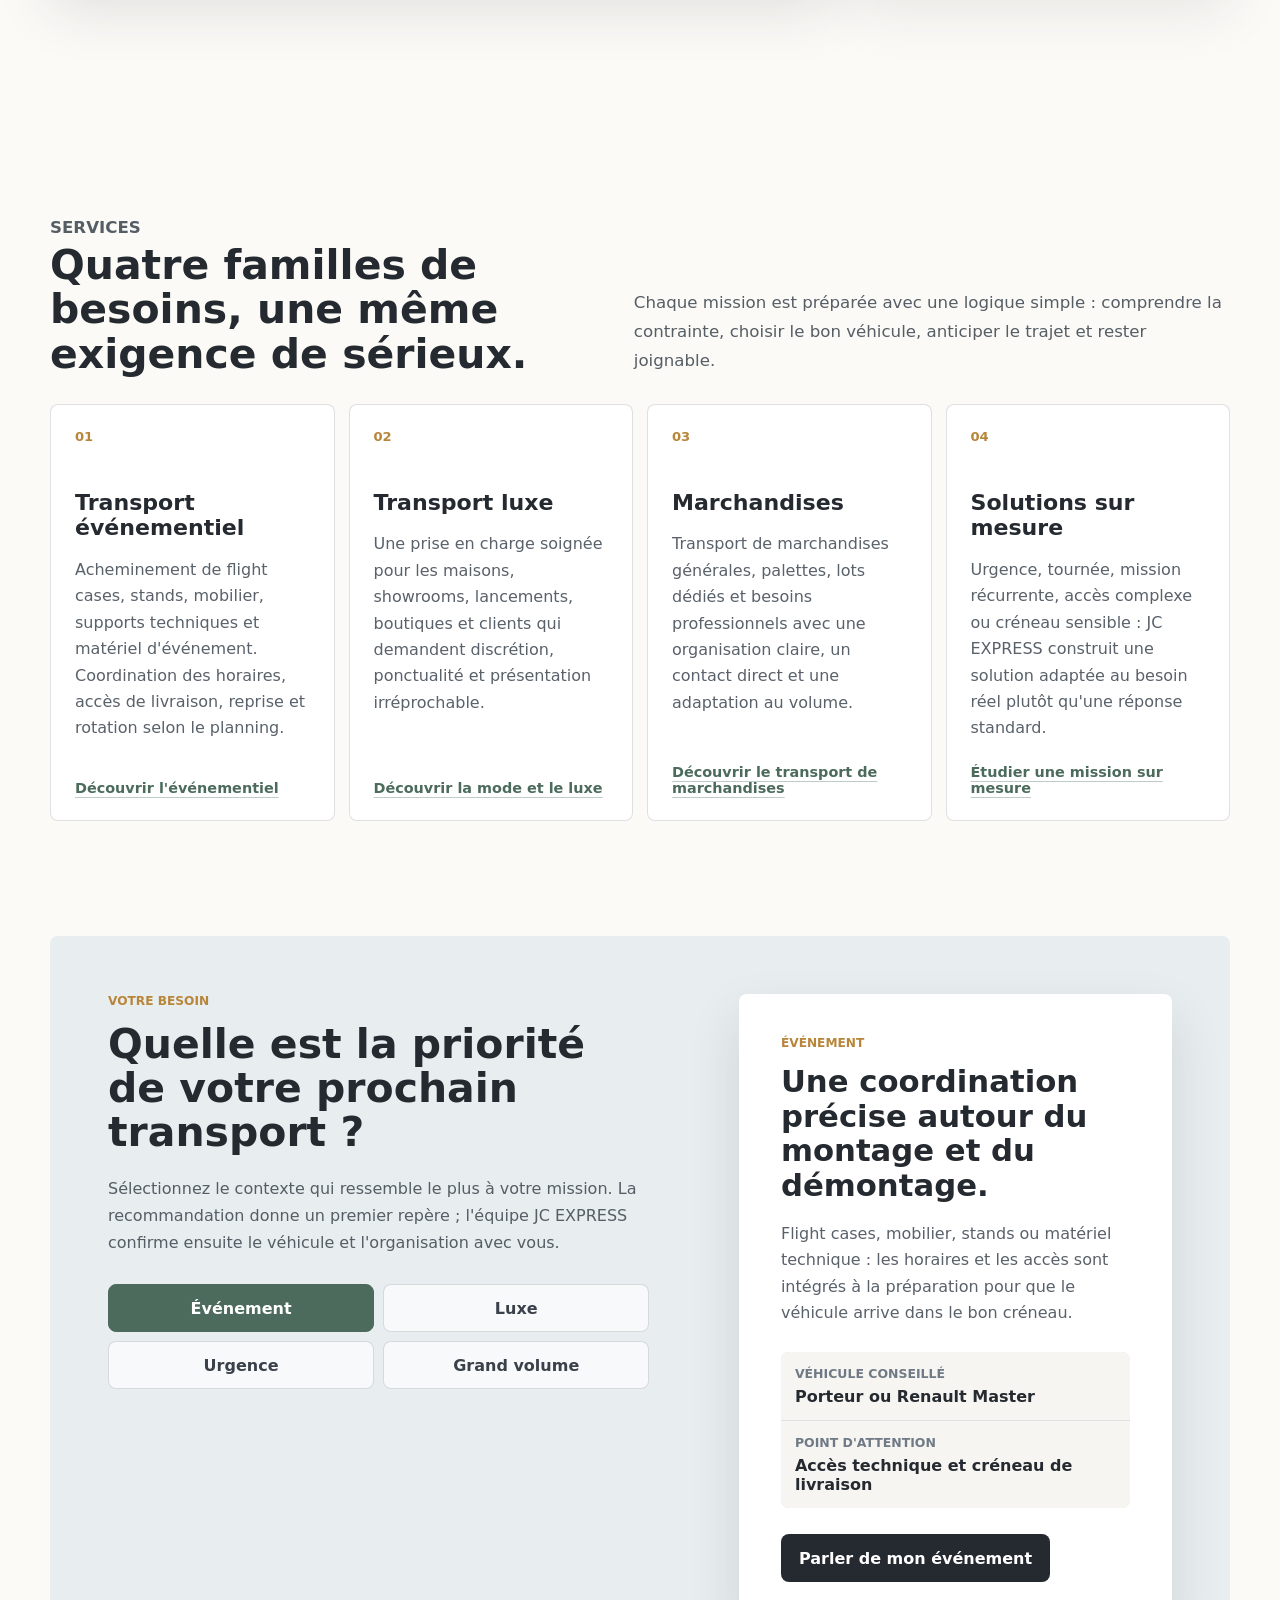
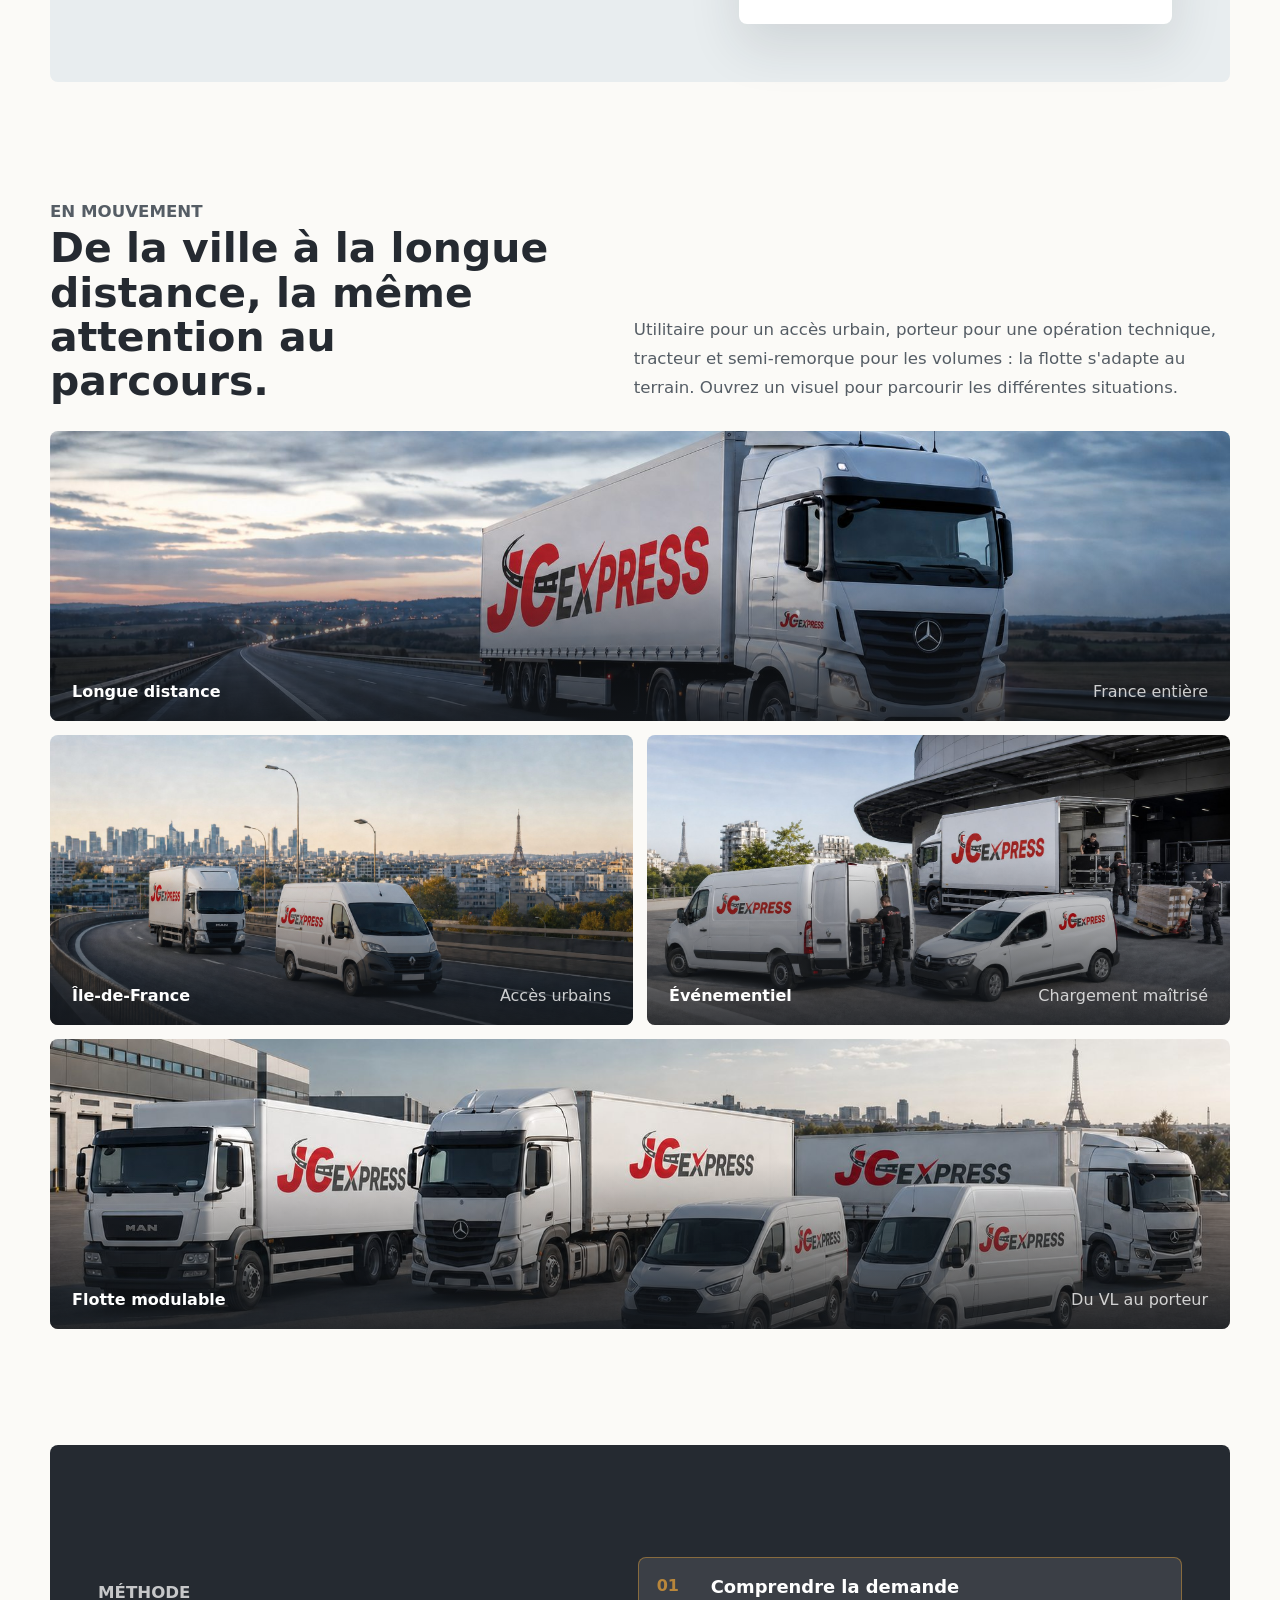
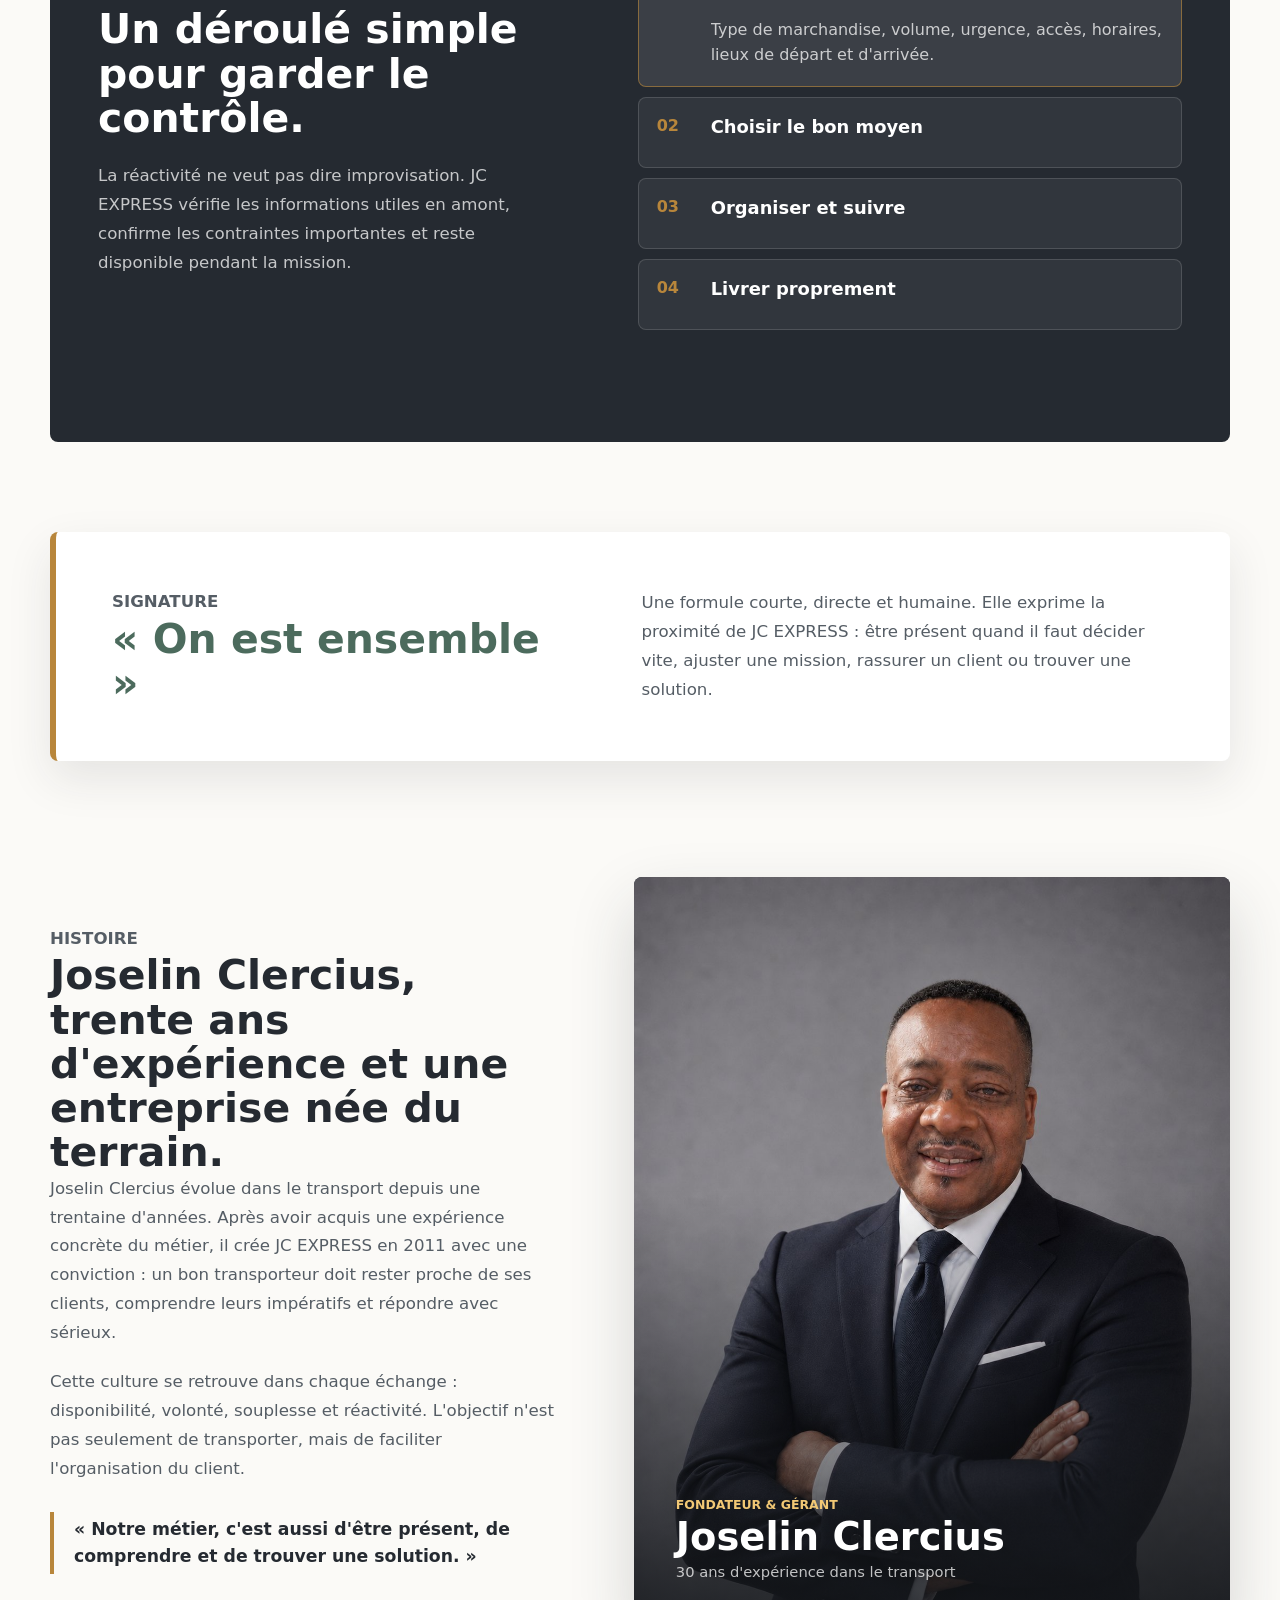
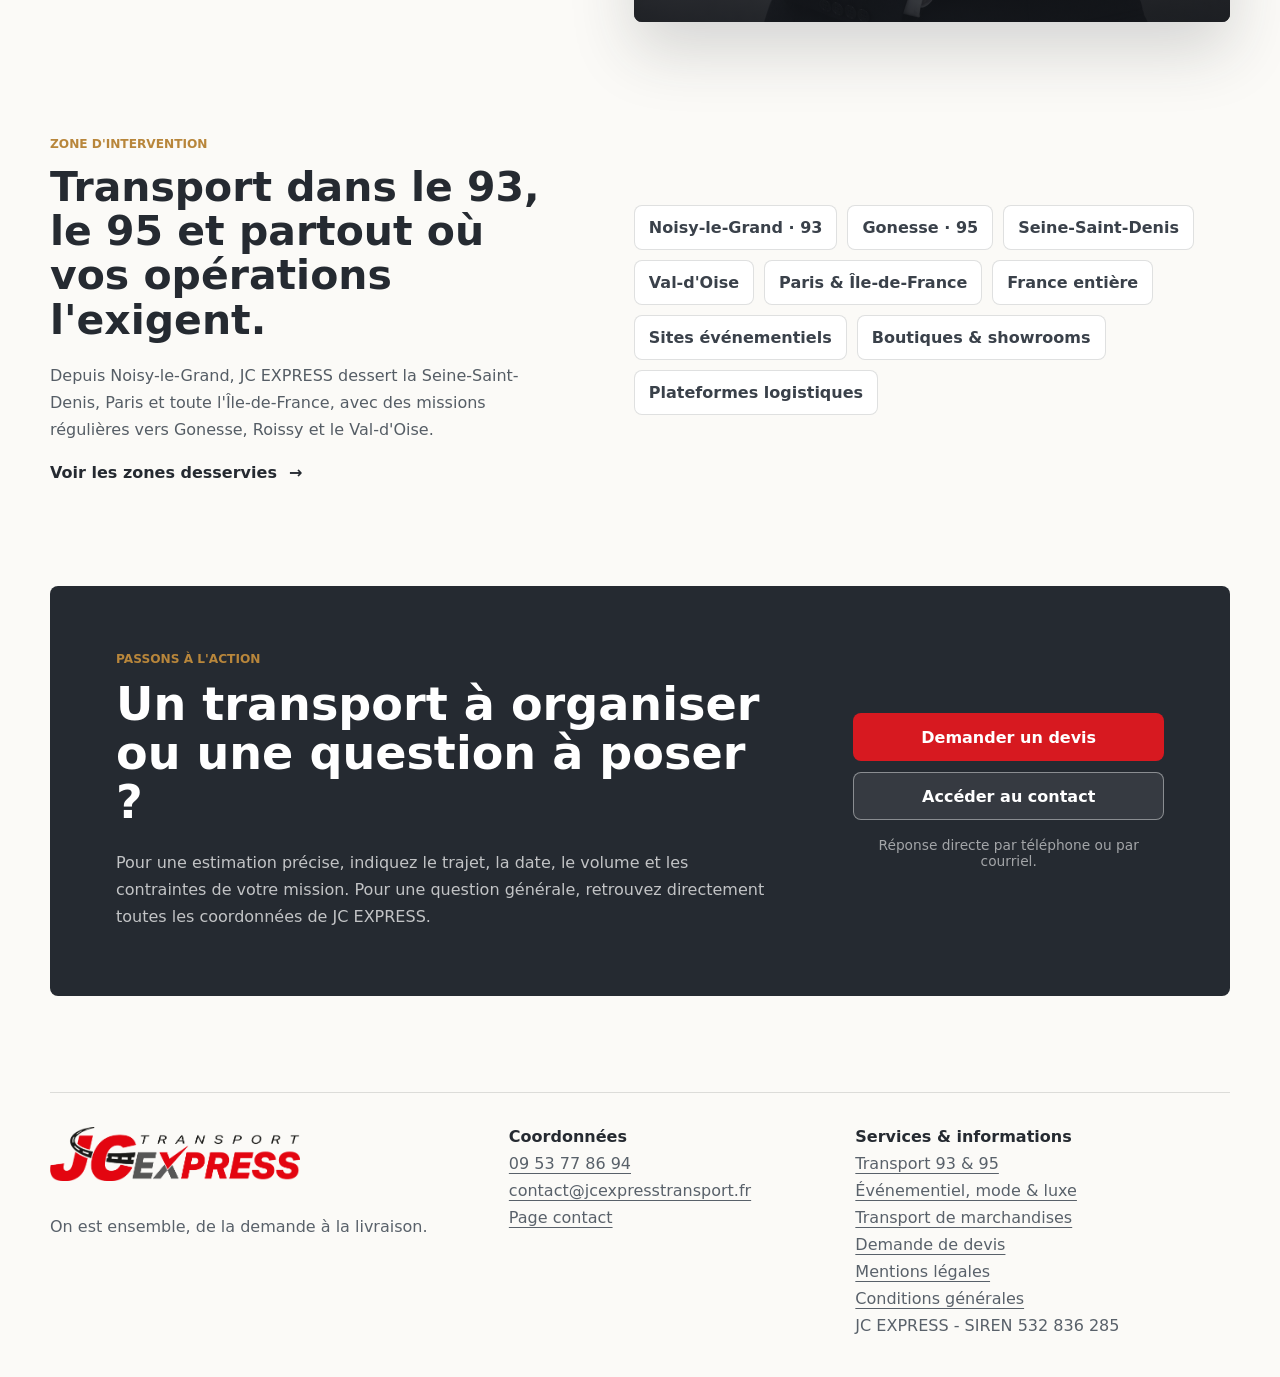
==== commit 895101c7: "Publish business hours and professional email" ====
--- a/index.html
+++ b/index.html
@@ -48,6 +48,20 @@
           "image": "https://www.jcexpresstransport.fr/assets/joselin-clercius-fondateur-officiel.jpg"
         },
         "priceRange": "Sur devis",
+        "openingHoursSpecification": [
+          {
+            "@type": "OpeningHoursSpecification",
+            "dayOfWeek": ["Monday", "Tuesday", "Wednesday", "Thursday", "Friday"],
+            "opens": "07:30",
+            "closes": "19:00"
+          },
+          {
+            "@type": "OpeningHoursSpecification",
+            "dayOfWeek": "Saturday",
+            "opens": "07:30",
+            "closes": "12:00"
+          }
+        ],
         "identifier": [
           {
             "@type": "PropertyValue",
@@ -73,7 +87,7 @@
           "longitude": 2.5540084907
         },
         "telephone": ["+33953778694", "+33621654037", "+33617568161"],
-        "email": "cljocelin42@yahoo.fr",
+        "email": "contact@jcexpresstransport.fr",
         "areaServed": [
           { "@type": "City", "name": "Noisy-le-Grand" },
           { "@type": "City", "name": "Gonesse" },
@@ -531,7 +545,7 @@
       <div>
         <strong>Coordonnées</strong>
         <a href="tel:+33953778694">09 53 77 86 94</a>
-        <a href="mailto:cljocelin42@yahoo.fr">cljocelin42@yahoo.fr</a>
+        <a href="mailto:contact@jcexpresstransport.fr">contact@jcexpresstransport.fr</a>
         <a href="contact.html">Page contact</a>
       </div>
       <div>
--- a/styles.css
+++ b/styles.css
@@ -2385,6 +2385,18 @@
   margin: 24px 0 28px;
 }
 
+.address-hours {
+  display: grid;
+  gap: 5px;
+  margin: -10px 0 28px;
+  color: #4c555d;
+  line-height: 1.5;
+}
+
+.address-hours strong {
+  color: var(--charcoal);
+}
+
 @media (max-width: 1060px) {
   .site-header {
     grid-template-columns: minmax(180px, 230px) auto auto;
